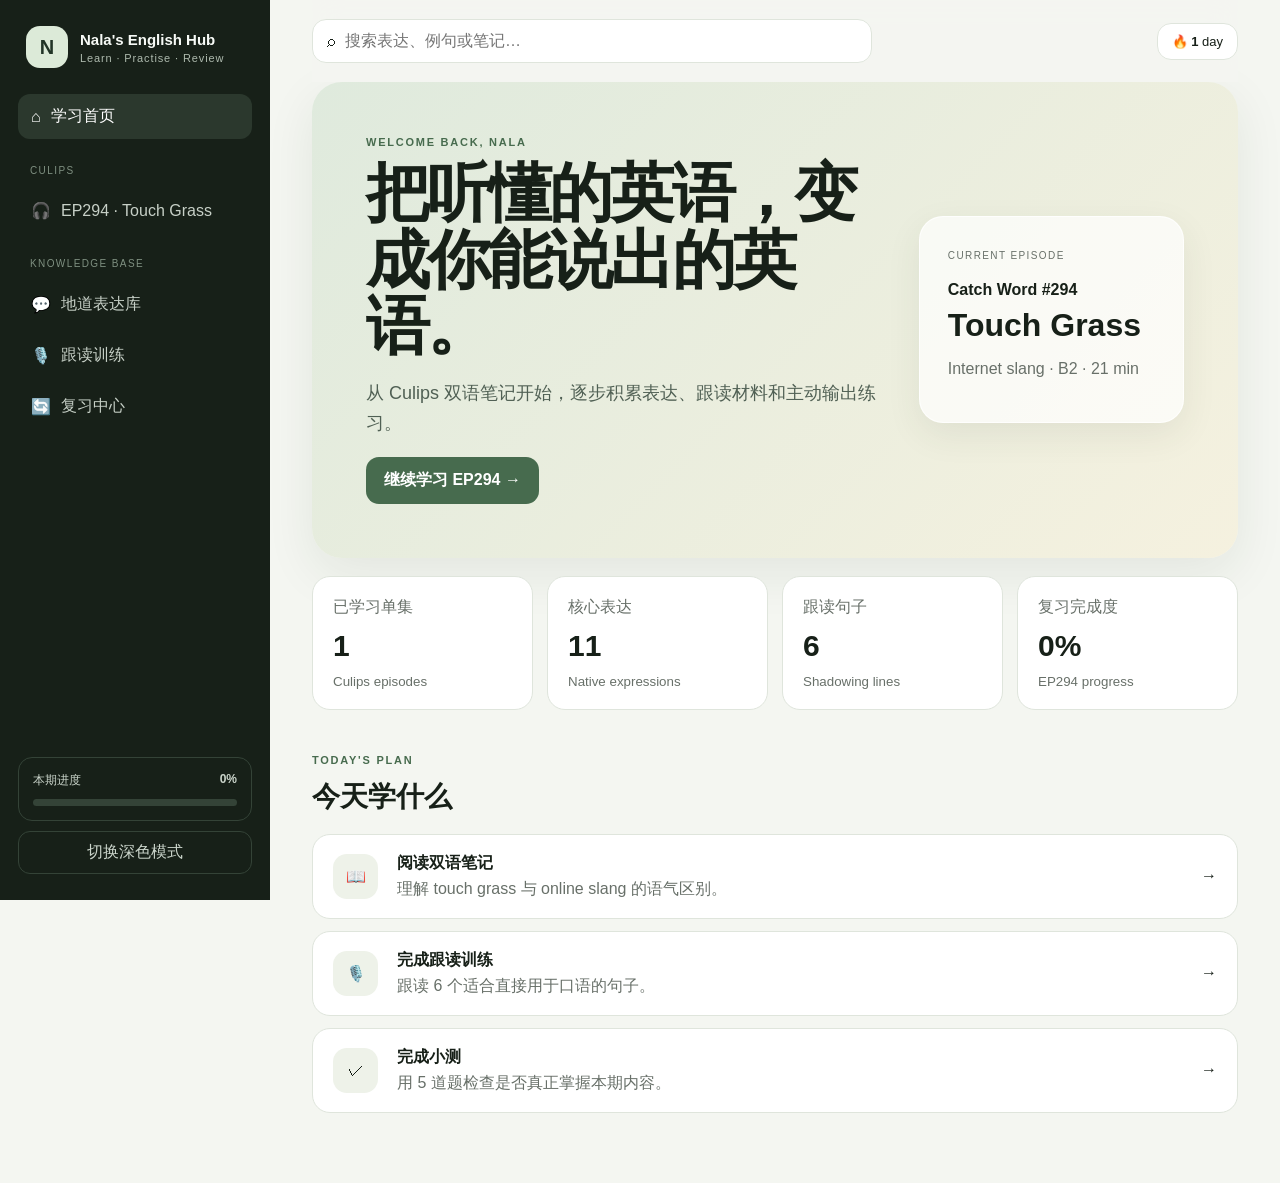
==== index.html @ 91add996 "Add files via upload" ====
<!doctype html>
<html lang="zh-CN">
<head>
  <meta charset="utf-8" />
  <meta name="viewport" content="width=device-width, initial-scale=1" />
  <meta name="description" content="Nala's English Learning Hub — Culips learning notes, vocabulary, shadowing and review." />
  <title>Nala's English Learning Hub</title>
  <link rel="stylesheet" href="styles.css" />
</head>
<body>
  <div class="app-shell">
    <aside class="sidebar" id="sidebar">
      <div class="brand">
        <div class="brand-mark">N</div>
        <div>
          <strong>Nala's English Hub</strong>
          <span>Learn · Practise · Review</span>
        </div>
      </div>

      <nav class="nav">
        <button class="nav-item active" data-page="home"><span>⌂</span>学习首页</button>
        <div class="nav-label">CULIPS</div>
        <button class="nav-item" data-page="ep294"><span>🎧</span>EP294 · Touch Grass</button>
        <div class="nav-label">KNOWLEDGE BASE</div>
        <button class="nav-item" data-page="expressions"><span>💬</span>地道表达库</button>
        <button class="nav-item" data-page="shadowing"><span>🎙️</span>跟读训练</button>
        <button class="nav-item" data-page="review"><span>🔄</span>复习中心</button>
      </nav>

      <div class="sidebar-footer">
        <div class="mini-progress">
          <div class="mini-progress-top"><span>本期进度</span><strong id="sideProgressText">0%</strong></div>
          <div class="progress-track"><div class="progress-bar" id="sideProgressBar"></div></div>
        </div>
        <button class="ghost-button" id="themeToggle">切换深色模式</button>
      </div>
    </aside>

    <main class="main">
      <header class="topbar">
        <button class="menu-button" id="menuButton" aria-label="打开菜单">☰</button>
        <div class="search-wrap">
          <span>⌕</span>
          <input id="globalSearch" type="search" placeholder="搜索表达、例句或笔记…" />
        </div>
        <div class="streak">🔥 <strong id="streakCount">1</strong> day</div>
      </header>

      <section class="page active" id="home">
        <div class="hero">
          <div>
            <p class="eyebrow">WELCOME BACK, NALA</p>
            <h1>把听懂的英语，变成你能说出的英语。</h1>
            <p class="hero-copy">从 Culips 双语笔记开始，逐步积累表达、跟读材料和主动输出练习。</p>
            <button class="primary-button" data-go="ep294">继续学习 EP294 →</button>
          </div>
          <div class="hero-card">
            <span class="hero-card-label">CURRENT EPISODE</span>
            <strong>Catch Word #294</strong>
            <h2>Touch Grass</h2>
            <p>Internet slang · B2 · 21 min</p>
          </div>
        </div>

        <div class="stats-grid">
          <article class="stat-card"><span>已学习单集</span><strong>1</strong><small>Culips episodes</small></article>
          <article class="stat-card"><span>核心表达</span><strong>11</strong><small>Native expressions</small></article>
          <article class="stat-card"><span>跟读句子</span><strong>6</strong><small>Shadowing lines</small></article>
          <article class="stat-card"><span>复习完成度</span><strong id="homeProgress">0%</strong><small>EP294 progress</small></article>
        </div>

        <div class="section-heading">
          <div><p class="eyebrow">TODAY'S PLAN</p><h2>今天学什么</h2></div>
        </div>
        <div class="task-grid">
          <button class="task-card" data-go="ep294">
            <span class="task-icon">📖</span>
            <div><strong>阅读双语笔记</strong><p>理解 touch grass 与 online slang 的语气区别。</p></div>
            <span>→</span>
          </button>
          <button class="task-card" data-go="shadowing">
            <span class="task-icon">🎙️</span>
            <div><strong>完成跟读训练</strong><p>跟读 6 个适合直接用于口语的句子。</p></div>
            <span>→</span>
          </button>
          <button class="task-card" data-go="review">
            <span class="task-icon">✓</span>
            <div><strong>完成小测</strong><p>用 5 道题检查是否真正掌握本期内容。</p></div>
            <span>→</span>
          </button>
        </div>
      </section>

      <section class="page" id="ep294">
        <div class="episode-header">
          <div>
            <p class="eyebrow">CULIPS · CATCH WORD #294</p>
            <h1>Touch Grass</h1>
            <p>如何用英语谈论“泡在网上”“与现实脱节”，以及这些表达在真实交流中的语气差异。</p>
          </div>
          <button class="complete-button" id="markEpisode">标记本期已学完</button>
        </div>

        <div class="toc">
          <button data-anchor="summary">内容摘要</button>
          <button data-anchor="touch-grass">Touch grass</button>
          <button data-anchor="online">Online expressions</button>
          <button data-anchor="vocab">重点表达</button>
          <button data-anchor="output">输出练习</button>
        </div>

        <article class="lesson-card" id="summary">
          <p class="eyebrow">EPISODE SUMMARY</p>
          <h2>本期内容摘要</h2>
          <div class="bilingual-grid">
            <div>
              <h3>English</h3>
              <p>This episode introduces two modern internet expressions: <strong>touch grass</strong> and <strong>chronically/terminally online</strong>. The hosts explain that “touch grass” is a dismissive way to tell someone to log off, reconnect with reality, and spend time with real people. “Chronically online” and “terminally online” describe people who spend too much time online, with “terminally” sounding more exaggerated and humorous.</p>
            </div>
            <div>
              <h3>中文</h3>
              <p>本期介绍了两个现代网络表达：<strong>touch grass</strong> 以及 <strong>chronically/terminally online</strong>。节目说明，touch grass 常用于让某人停止沉迷网络、重新接触现实生活和真实的人；而 chronically online 与 terminally online 都用于形容一个人长期泡在网上，其中 terminally 的夸张和调侃意味更强。</p>
            </div>
          </div>
          <label class="check-row"><input type="checkbox" class="progress-check" data-key="summary"> 我已经读完并理解本期摘要</label>
        </article>

        <article class="lesson-card" id="touch-grass">
          <p class="eyebrow">KEY EXPRESSION 01</p>
          <div class="expression-title">
            <div><h2>touch grass</h2><span class="tone-tag rude">语气较强</span></div>
            <button class="speak-button" data-speak="Go touch grass.">🔊</button>
          </div>
          <p class="definition">To tell someone that they spend too much time online and need to reconnect with real life.</p>
          <div class="meaning-box">
            <strong>自然中文</strong>
            <p>少上点网，回归现实吧；出去接触一下真实世界；别再沉迷网络了。</p>
          </div>
          <h3>核心语感</h3>
          <p>它并不是字面上的“去摸草”，而是一种带有批评、否定或嘲讽意味的网络表达。通常用于一个人过度沉迷网络争论、明星八卦、阴谋论或某个小众网络圈子，以至于对现实产生扭曲认识的情况。</p>
          <div class="warning">
            <strong>使用提醒</strong>
            <p>直接对别人说 <em>Go touch grass</em> 往往显得不耐烦、轻蔑或冒犯。它更常见于网络争论、熟人之间的玩笑，或第三人称吐槽。</p>
          </div>
          <div class="example">
            <span>Podcast example</span>
            <blockquote>John’s a nice guy, but he really needs to touch grass and stop believing in these crazy ideas.</blockquote>
            <p>John 人不错，但他真的应该少泡在网上，别再相信这些疯狂的想法了。</p>
          </div>
          <div class="example">
            <span>Natural example</span>
            <blockquote>You’ve been arguing on Reddit for six hours. Go touch grass.</blockquote>
            <p>你已经在 Reddit 上吵了六个小时了。出去走走、回归现实吧。</p>
          </div>
          <label class="check-row"><input type="checkbox" class="progress-check" data-key="touchgrass"> 我能理解 touch grass 的含义和语气</label>
        </article>

        <article class="lesson-card" id="online">
          <p class="eyebrow">KEY EXPRESSIONS 02–03</p>
          <h2>chronically online vs. terminally online</h2>
          <div class="compare-grid">
            <div class="compare-card">
              <div class="expression-title"><h3>chronically online</h3><button class="speak-button" data-speak="I'm chronically online.">🔊</button></div>
              <p><strong>含义：</strong>长期花很多时间上网，已经形成持续性的习惯。</p>
              <p><strong>语气：</strong>轻度批评，也常用于自嘲。</p>
              <blockquote>I’m chronically online. I check my phone the moment I wake up.</blockquote>
              <p>我真是长期泡在网上，一醒来就看手机。</p>
            </div>
            <div class="compare-card">
              <div class="expression-title"><h3>terminally online</h3><button class="speak-button" data-speak="Everyone is terminally online these days.">🔊</button></div>
              <p><strong>含义：</strong>严重沉迷网络，夸张地形容“上网成瘾到没救”。</p>
              <p><strong>语气：</strong>比 chronically online 更强、更戏谑。</p>
              <blockquote>Everyone’s so terminally online these days.</blockquote>
              <p>现在大家都像是严重沉迷网络一样。</p>
            </div>
          </div>
          <div class="nuance-table">
            <div class="row header"><span>表达</span><span>重点</span><span>常见语气</span></div>
            <div class="row"><span>chronically online</span><span>长期上网过多</span><span>轻微批评／自嘲</span></div>
            <div class="row"><span>terminally online</span><span>夸张强调沉迷</span><span>戏谑／夸张</span></div>
            <div class="row"><span>touch grass</span><span>已经需要回归现实</span><span>强烈／轻蔑／不耐烦</span></div>
          </div>
          <label class="check-row"><input type="checkbox" class="progress-check" data-key="online"> 我能区分这三个表达的语气</label>
        </article>

        <article class="lesson-card" id="vocab">
          <p class="eyebrow">VOCABULARY & CHUNKS</p>
          <h2>本期重点表达</h2>
          <div class="vocab-list">
            <details open>
              <summary><strong>be cooped up inside</strong><span>一直闷在屋里</span></summary>
              <p>She had been cooped up inside all weekend, staring at her laptop.</p>
            </details>
            <details>
              <summary><strong>get too deep into something</strong><span>过度沉迷于某事</span></summary>
              <p>He got too deep into online conspiracy theories.</p>
            </details>
            <details>
              <summary><strong>be wrapped up in</strong><span>全神贯注于／沉浸在</span></summary>
              <p>She is so wrapped up in celebrity drama that she talks about nothing else.</p>
            </details>
            <details>
              <summary><strong>lose touch with reality</strong><span>与现实脱节</span></summary>
              <p>Spending too much time in an online echo chamber can make people lose touch with reality.</p>
            </details>
            <details>
              <summary><strong>a weird corner of the internet</strong><span>互联网某个奇怪的小圈子</span></summary>
              <p>He found the theory in a weird corner of the internet.</p>
            </details>
            <details>
              <summary><strong>get the last word</strong><span>在争论中说最后一句／占据口头上风</span></summary>
              <p>He replied “touch grass” just to get the last word.</p>
            </details>
            <details>
              <summary><strong>one-liner</strong><span>简短有力的一句话</span></summary>
              <p>“Go touch grass” works as a dismissive one-liner online.</p>
            </details>
            <details>
              <summary><strong>doomscroll</strong><span>不停刷负面消息</span></summary>
              <p>I meant to read a book, but I doomscrolled for an hour instead.</p>
            </details>
            <details>
              <summary><strong>That doesn’t shock me one bit.</strong><span>我一点也不意外</span></summary>
              <p>A natural fixed chunk used when something is completely unsurprising.</p>
            </details>
          </div>
          <label class="check-row"><input type="checkbox" class="progress-check" data-key="vocab"> 我已经浏览并朗读重点表达</label>
        </article>

        <article class="lesson-card" id="output">
          <p class="eyebrow">ACTIVE OUTPUT</p>
          <h2>把输入变成输出</h2>
          <div class="prompt-card">
            <h3>Speaking question</h3>
            <p>Do you think people are becoming too chronically online? Why or why not?</p>
            <button class="reveal-button" data-reveal="answerModel">查看参考回答</button>
            <div class="hidden-answer" id="answerModel">
              <p>I think many people are becoming chronically online because our phones are always within reach. Even when we are not actively scrolling, notifications constantly pull our attention back online. I sometimes catch myself doomscrolling before bed, so I’m trying to replace that habit with reading. I don’t think everyone needs to “touch grass,” but most of us could benefit from spending more time away from screens.</p>
            </div>
          </div>
          <div class="writing-area">
            <label for="personalAnswer">写下你的回答（会自动保存在当前浏览器）</label>
            <textarea id="personalAnswer" placeholder="Personally, I think…"></textarea>
          </div>
          <label class="check-row"><input type="checkbox" class="progress-check" data-key="output"> 我已经完成一次口语或写作输出</label>
        </article>
      </section>

      <section class="page" id="expressions">
        <div class="page-header">
          <p class="eyebrow">KNOWLEDGE BASE</p>
          <h1>地道表达库</h1>
          <p>所有从 Culips 中提取的可复用表达，今后会持续累积到这里。</p>
        </div>
        <div class="filter-row">
          <button class="chip active" data-filter="all">全部</button>
          <button class="chip" data-filter="internet">网络生活</button>
          <button class="chip" data-filter="conversation">日常交流</button>
        </div>
        <div class="expression-grid" id="expressionGrid">
          <article class="expression-card" data-category="internet"><span>网络俚语</span><h3>touch grass</h3><p>少上网，回归现实。</p><small>EP294</small></article>
          <article class="expression-card" data-category="internet"><span>网络生活</span><h3>chronically online</h3><p>长期花太多时间上网。</p><small>EP294</small></article>
          <article class="expression-card" data-category="internet"><span>网络生活</span><h3>terminally online</h3><p>夸张地形容严重沉迷网络。</p><small>EP294</small></article>
          <article class="expression-card" data-category="internet"><span>网络生活</span><h3>doomscroll</h3><p>不停地刷负面新闻或内容。</p><small>EP294</small></article>
          <article class="expression-card" data-category="conversation"><span>日常表达</span><h3>That doesn’t shock me one bit.</h3><p>我一点也不意外。</p><small>EP294</small></article>
          <article class="expression-card" data-category="conversation"><span>争论表达</span><h3>get the last word</h3><p>在争论中说最后一句，占据口头上风。</p><small>EP294</small></article>
        </div>
      </section>

      <section class="page" id="shadowing">
        <div class="page-header">
          <p class="eyebrow">SPEAKING LAB</p>
          <h1>跟读训练</h1>
          <p>先听，再模仿节奏和重音，最后脱稿复述。</p>
        </div>
        <div class="shadow-list">
          <article class="shadow-card"><span>01</span><div><p>John really needs to touch grass.</p><small>John 真的需要少上网、回归现实。</small></div><button class="speak-button" data-speak="John really needs to touch grass.">🔊</button></article>
          <article class="shadow-card"><span>02</span><div><p>Everyone is terminally online these days.</p><small>现在大家都像是严重沉迷网络一样。</small></div><button class="speak-button" data-speak="Everyone is terminally online these days.">🔊</button></article>
          <article class="shadow-card"><span>03</span><div><p>That doesn’t shock me one bit.</p><small>我一点也不意外。</small></div><button class="speak-button" data-speak="That doesn't shock me one bit.">🔊</button></article>
          <article class="shadow-card"><span>04</span><div><p>He’s completely lost touch with reality.</p><small>他已经完全与现实脱节了。</small></div><button class="speak-button" data-speak="He's completely lost touch with reality.">🔊</button></article>
          <article class="shadow-card"><span>05</span><div><p>I meant to read, but I doomscrolled instead.</p><small>我本来想读书，结果却一直刷负面消息。</small></div><button class="speak-button" data-speak="I meant to read, but I doomscrolled instead.">🔊</button></article>
          <article class="shadow-card"><span>06</span><div><p>She’s too wrapped up in online drama.</p><small>她太沉迷网络八卦了。</small></div><button class="speak-button" data-speak="She's too wrapped up in online drama.">🔊</button></article>
        </div>
        <label class="check-row standalone"><input type="checkbox" class="progress-check" data-key="shadowing"> 我已经完成本期跟读训练</label>
      </section>

      <section class="page" id="review">
        <div class="page-header">
          <p class="eyebrow">REVIEW SYSTEM</p>
          <h1>EP294 小测</h1>
          <p>完成后点击提交，网站会自动计算得分。</p>
        </div>
        <form class="quiz" id="quizForm">
          <fieldset><legend>1. “Touch grass” 最接近哪一个意思？</legend>
            <label><input type="radio" name="q1" value="a"> 去公园观察植物</label>
            <label><input type="radio" name="q1" value="b"> 停止沉迷网络，重新接触现实</label>
            <label><input type="radio" name="q1" value="c"> 开始户外健身</label>
          </fieldset>
          <fieldset><legend>2. 哪个表达最适合轻松地自嘲自己总在上网？</legend>
            <label><input type="radio" name="q2" value="a"> I’m chronically online.</label>
            <label><input type="radio" name="q2" value="b"> Go touch grass.</label>
            <label><input type="radio" name="q2" value="c"> I’m touching grass.</label>
          </fieldset>
          <fieldset><legend>3. “terminally online” 与 “chronically online” 相比，通常：</legend>
            <label><input type="radio" name="q3" value="a"> 更正式、更中性</label>
            <label><input type="radio" name="q3" value="b"> 更夸张、更有戏谑感</label>
            <label><input type="radio" name="q3" value="c"> 只用于医学场合</label>
          </fieldset>
          <fieldset><legend>4. “doomscroll” 的意思是：</legend>
            <label><input type="radio" name="q4" value="a"> 不停刷负面信息</label>
            <label><input type="radio" name="q4" value="b"> 快速浏览工作邮件</label>
            <label><input type="radio" name="q4" value="c"> 在线阅读小说</label>
          </fieldset>
          <fieldset><legend>5. “That doesn’t shock me one bit.” 表示：</legend>
            <label><input type="radio" name="q5" value="a"> 我非常震惊</label>
            <label><input type="radio" name="q5" value="b"> 我有一点不安</label>
            <label><input type="radio" name="q5" value="c"> 我一点也不意外</label>
          </fieldset>
          <button class="primary-button" type="submit">提交答案</button>
          <div class="quiz-result" id="quizResult"></div>
        </form>
      </section>

      <div class="search-panel" id="searchPanel"></div>
    </main>
  </div>
  <script src="app.js"></script>
</body>
</html>
---- styles.css ----
:root{
  --bg:#f4f6f1;--panel:#ffffff;--panel-soft:#eef2e9;--text:#172018;--muted:#687069;
  --line:#dfe5dc;--accent:#476b4e;--accent-2:#dbe8d8;--shadow:0 16px 50px rgba(27,45,30,.08);
  --danger:#8a4a43;
}
*{box-sizing:border-box}html{scroll-behavior:smooth}body{margin:0;font-family:-apple-system,BlinkMacSystemFont,"Segoe UI","PingFang SC","Hiragino Sans GB","Microsoft YaHei",sans-serif;background:var(--bg);color:var(--text)}
button,input,textarea{font:inherit}.app-shell{min-height:100vh}.sidebar{position:fixed;inset:0 auto 0 0;width:270px;padding:26px 18px;background:#172018;color:#f7faf6;display:flex;flex-direction:column;z-index:20}
.brand{display:flex;align-items:center;gap:12px;padding:0 8px 26px}.brand-mark{width:42px;height:42px;border-radius:14px;background:#dcead8;color:#213426;display:grid;place-items:center;font-weight:800;font-size:20px}.brand strong{display:block;font-size:15px}.brand span{display:block;margin-top:4px;font-size:11px;color:#aebaae;letter-spacing:.08em}
.nav{display:flex;flex-direction:column;gap:6px}.nav-label{padding:20px 12px 7px;color:#7f9081;font-size:10px;letter-spacing:.14em}.nav-item{border:0;background:transparent;color:#c7d0c7;text-align:left;padding:12px 13px;border-radius:12px;cursor:pointer;display:flex;gap:10px;align-items:center}.nav-item:hover,.nav-item.active{background:#2b382d;color:#fff}.sidebar-footer{margin-top:auto}.mini-progress{padding:14px;border:1px solid #344337;border-radius:14px}.mini-progress-top{display:flex;justify-content:space-between;font-size:12px;color:#cbd5cb}.progress-track{height:7px;background:#344337;border-radius:999px;margin-top:10px;overflow:hidden}.progress-bar{height:100%;width:0;background:#c6dfc1;transition:.3s}.ghost-button{width:100%;margin-top:10px;border:1px solid #344337;background:transparent;color:#cbd5cb;border-radius:12px;padding:10px;cursor:pointer}
.main{margin-left:270px;min-height:100vh;padding:0 42px 70px}.topbar{height:82px;display:flex;align-items:center;gap:16px;position:sticky;top:0;background:rgba(244,246,241,.9);backdrop-filter:blur(14px);z-index:10}.menu-button{display:none;border:0;background:var(--panel);border-radius:10px;padding:9px 12px}.search-wrap{max-width:560px;flex:1;background:var(--panel);border:1px solid var(--line);border-radius:14px;padding:0 14px;display:flex;align-items:center;gap:10px}.search-wrap input{width:100%;border:0;outline:0;background:transparent;padding:12px 0;color:var(--text)}.streak{margin-left:auto;background:var(--panel);border:1px solid var(--line);border-radius:14px;padding:10px 14px;font-size:13px}.page{display:none;max-width:1180px;margin:0 auto}.page.active{display:block}.hero{min-height:390px;border-radius:30px;background:linear-gradient(135deg,#dfeadd,#f5f1df);padding:54px;display:grid;grid-template-columns:1.45fr .75fr;gap:40px;align-items:center;box-shadow:var(--shadow)}.eyebrow{font-size:11px;letter-spacing:.16em;color:var(--accent);font-weight:800;margin:0 0 12px}.hero h1,.page-header h1,.episode-header h1{font-size:clamp(34px,5vw,64px);line-height:1.04;margin:0;letter-spacing:-.045em}.hero-copy{font-size:18px;line-height:1.7;color:#506054;max-width:670px}.primary-button,.complete-button{border:0;border-radius:13px;padding:13px 18px;background:var(--accent);color:#fff;font-weight:700;cursor:pointer}.hero-card{background:rgba(255,255,255,.7);border:1px solid rgba(255,255,255,.8);padding:28px;border-radius:24px;box-shadow:0 12px 35px rgba(50,70,48,.08)}.hero-card-label{font-size:10px;letter-spacing:.14em;color:var(--muted)}.hero-card strong{display:block;margin-top:18px}.hero-card h2{font-size:32px;margin:8px 0}.hero-card p{color:var(--muted)}
.stats-grid{display:grid;grid-template-columns:repeat(4,1fr);gap:14px;margin:18px 0 44px}.stat-card{background:var(--panel);border:1px solid var(--line);border-radius:18px;padding:20px}.stat-card span,.stat-card small{display:block;color:var(--muted)}.stat-card strong{display:block;font-size:30px;margin:11px 0}.section-heading h2{font-size:28px;margin:0 0 18px}.task-grid{display:grid;gap:12px}.task-card{width:100%;text-align:left;background:var(--panel);border:1px solid var(--line);border-radius:18px;padding:18px 20px;display:grid;grid-template-columns:48px 1fr auto;align-items:center;gap:16px;cursor:pointer;color:var(--text)}.task-card:hover{transform:translateY(-2px);box-shadow:var(--shadow)}.task-icon{width:45px;height:45px;border-radius:14px;background:var(--panel-soft);display:grid;place-items:center}.task-card p{margin:5px 0 0;color:var(--muted)}
.page-header,.episode-header{padding:36px 0 24px}.page-header p:last-child,.episode-header>div>p:last-child{color:var(--muted);font-size:17px;line-height:1.7;max-width:760px}.episode-header{display:flex;justify-content:space-between;align-items:flex-end;gap:20px}.toc{display:flex;gap:8px;flex-wrap:wrap;position:sticky;top:82px;background:var(--bg);padding:12px 0;z-index:8}.toc button,.chip{border:1px solid var(--line);background:var(--panel);color:var(--text);padding:9px 13px;border-radius:999px;cursor:pointer}.lesson-card{background:var(--panel);border:1px solid var(--line);border-radius:24px;padding:32px;margin:16px 0;box-shadow:0 8px 30px rgba(30,45,32,.035)}.lesson-card h2{font-size:30px;margin:0 0 18px}.lesson-card h3{margin-top:26px}.lesson-card p{line-height:1.8}.bilingual-grid,.compare-grid{display:grid;grid-template-columns:1fr 1fr;gap:18px}.bilingual-grid>div,.compare-card,.meaning-box,.warning,.prompt-card{background:var(--panel-soft);border-radius:18px;padding:20px}.expression-title{display:flex;align-items:center;justify-content:space-between;gap:12px}.expression-title>div{display:flex;align-items:center;gap:12px}.expression-title h2,.expression-title h3{margin:0}.tone-tag{font-size:11px;padding:5px 8px;border-radius:999px;background:#eee}.tone-tag.rude{background:#f3e3df;color:var(--danger)}.speak-button{border:1px solid var(--line);background:var(--panel);border-radius:10px;padding:8px 10px;cursor:pointer}.definition{font-size:20px;color:#3e4a40}.warning{border-left:4px solid #b87567;background:#f6ece9}.example{border-top:1px solid var(--line);padding-top:18px;margin-top:20px}.example span{font-size:11px;text-transform:uppercase;color:var(--accent);font-weight:800;letter-spacing:.12em}blockquote{margin:12px 0;padding-left:16px;border-left:3px solid var(--accent);font-size:18px;line-height:1.65}.check-row{display:flex;gap:10px;align-items:center;margin-top:22px;padding-top:20px;border-top:1px solid var(--line);color:var(--muted)}.check-row input{width:18px;height:18px}.check-row.standalone{background:var(--panel);border:1px solid var(--line);border-radius:18px;padding:18px}.nuance-table{margin-top:20px;border:1px solid var(--line);border-radius:16px;overflow:hidden}.nuance-table .row{display:grid;grid-template-columns:1.2fr 1.2fr 1fr;padding:13px 16px;border-top:1px solid var(--line)}.nuance-table .row:first-child{border-top:0}.nuance-table .header{font-weight:800;background:var(--panel-soft)}.vocab-list details{border-top:1px solid var(--line);padding:14px 0}.vocab-list details:first-child{border-top:0}.vocab-list summary{cursor:pointer;display:flex;justify-content:space-between;gap:12px}.vocab-list summary span{color:var(--muted)}.hidden-answer{display:none;margin-top:14px;border-top:1px solid var(--line);padding-top:12px}.hidden-answer.show{display:block}.reveal-button{border:1px solid var(--line);background:var(--panel);padding:9px 12px;border-radius:10px;cursor:pointer}.writing-area{margin-top:20px}.writing-area label{font-weight:700;display:block;margin-bottom:10px}.writing-area textarea{width:100%;min-height:150px;border:1px solid var(--line);border-radius:14px;padding:14px;background:var(--bg);color:var(--text);resize:vertical}
.filter-row{display:flex;gap:8px;margin-bottom:18px}.chip.active{background:var(--accent);color:#fff;border-color:var(--accent)}.expression-grid{display:grid;grid-template-columns:repeat(3,1fr);gap:14px}.expression-card{background:var(--panel);border:1px solid var(--line);border-radius:18px;padding:20px}.expression-card>span{font-size:10px;color:var(--accent);font-weight:800;letter-spacing:.12em}.expression-card h3{font-size:21px;margin:14px 0 8px}.expression-card p{color:var(--muted);line-height:1.6}.expression-card small{color:var(--muted)}.shadow-list{display:grid;gap:12px}.shadow-card{background:var(--panel);border:1px solid var(--line);border-radius:18px;padding:18px;display:grid;grid-template-columns:44px 1fr auto;gap:14px;align-items:center}.shadow-card>span{width:40px;height:40px;border-radius:13px;background:var(--panel-soft);display:grid;place-items:center;font-weight:800;color:var(--accent)}.shadow-card p{margin:0;font-size:18px}.shadow-card small{display:block;color:var(--muted);margin-top:5px}.quiz{display:grid;gap:14px}.quiz fieldset{border:1px solid var(--line);border-radius:18px;background:var(--panel);padding:20px}.quiz legend{font-weight:800;padding:0 8px}.quiz label{display:block;padding:9px 0;color:var(--muted)}.quiz-result{font-size:20px;font-weight:800;padding:18px 0}.search-panel{display:none;position:fixed;top:72px;left:calc(270px + 42px);right:42px;max-width:720px;background:var(--panel);border:1px solid var(--line);box-shadow:var(--shadow);border-radius:18px;padding:12px;z-index:30}.search-panel.show{display:block}.search-result{padding:12px;border-radius:12px;cursor:pointer}.search-result:hover{background:var(--panel-soft)}.search-result strong{display:block}.search-result small{color:var(--muted)}
body.dark{--bg:#111612;--panel:#192019;--panel-soft:#222b23;--text:#edf4ed;--muted:#a9b3aa;--line:#303b31;--accent:#9bc09f;--accent-2:#2b3b2d;--shadow:0 16px 50px rgba(0,0,0,.25)}body.dark .topbar{background:rgba(17,22,18,.9)}body.dark .hero{background:linear-gradient(135deg,#203225,#3a3528)}
@media(max-width:900px){.sidebar{transform:translateX(-100%);transition:.25s}.sidebar.open{transform:translateX(0)}.main{margin-left:0;padding:0 18px 50px}.menu-button{display:block}.hero{grid-template-columns:1fr;padding:30px}.stats-grid{grid-template-columns:1fr 1fr}.bilingual-grid,.compare-grid,.expression-grid{grid-template-columns:1fr}.search-panel{left:18px;right:18px}.episode-header{align-items:flex-start;flex-direction:column}.toc{top:82px}.topbar{height:70px}.toc{top:70px}}
@media(max-width:560px){.stats-grid{grid-template-columns:1fr}.hero h1,.page-header h1,.episode-header h1{font-size:38px}.lesson-card{padding:22px}.nuance-table .row{grid-template-columns:1fr;gap:4px}.vocab-list summary{display:block}.vocab-list summary span{display:block;margin-top:4px}.streak{display:none}}
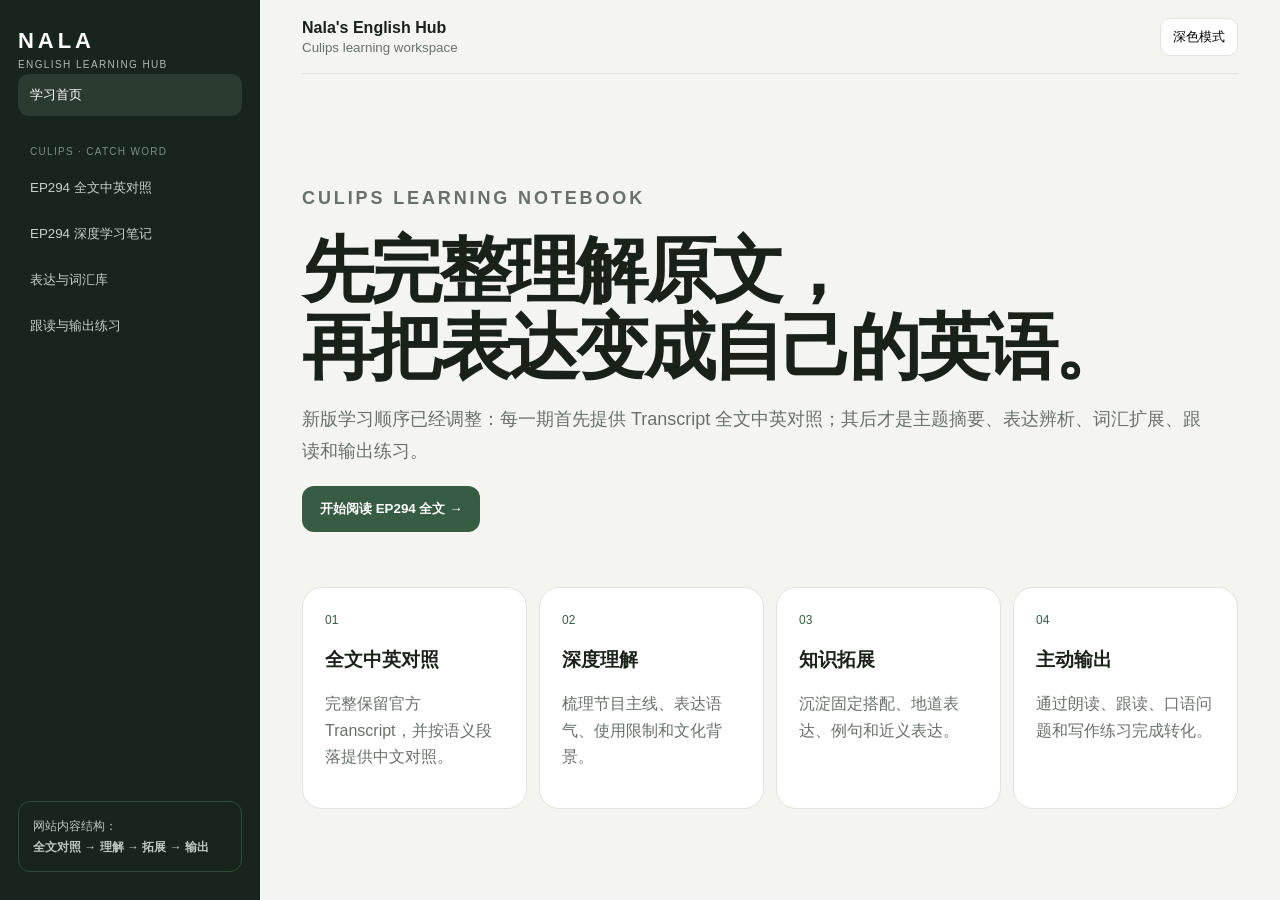
==== commit 337371e4: "Add files via upload" ====
--- a/index.html
+++ b/index.html
@@ -1,330 +1,373 @@
 <!doctype html>
 <html lang="zh-CN">
 <head>
-  <meta charset="utf-8" />
-  <meta name="viewport" content="width=device-width, initial-scale=1" />
-  <meta name="description" content="Nala's English Learning Hub — Culips learning notes, vocabulary, shadowing and review." />
-  <title>Nala's English Learning Hub</title>
-  <link rel="stylesheet" href="styles.css" />
+<meta charset="utf-8"><meta name="viewport" content="width=device-width,initial-scale=1">
+<title>Nala's English Learning Hub</title>
+<link rel="stylesheet" href="styles.css">
 </head>
 <body>
-  <div class="app-shell">
-    <aside class="sidebar" id="sidebar">
-      <div class="brand">
-        <div class="brand-mark">N</div>
-        <div>
-          <strong>Nala's English Hub</strong>
-          <span>Learn · Practise · Review</span>
-        </div>
-      </div>
-
-      <nav class="nav">
-        <button class="nav-item active" data-page="home"><span>⌂</span>学习首页</button>
-        <div class="nav-label">CULIPS</div>
-        <button class="nav-item" data-page="ep294"><span>🎧</span>EP294 · Touch Grass</button>
-        <div class="nav-label">KNOWLEDGE BASE</div>
-        <button class="nav-item" data-page="expressions"><span>💬</span>地道表达库</button>
-        <button class="nav-item" data-page="shadowing"><span>🎙️</span>跟读训练</button>
-        <button class="nav-item" data-page="review"><span>🔄</span>复习中心</button>
-      </nav>
-
-      <div class="sidebar-footer">
-        <div class="mini-progress">
-          <div class="mini-progress-top"><span>本期进度</span><strong id="sideProgressText">0%</strong></div>
-          <div class="progress-track"><div class="progress-bar" id="sideProgressBar"></div></div>
-        </div>
-        <button class="ghost-button" id="themeToggle">切换深色模式</button>
-      </div>
-    </aside>
-
-    <main class="main">
-      <header class="topbar">
-        <button class="menu-button" id="menuButton" aria-label="打开菜单">☰</button>
-        <div class="search-wrap">
-          <span>⌕</span>
-          <input id="globalSearch" type="search" placeholder="搜索表达、例句或笔记…" />
-        </div>
-        <div class="streak">🔥 <strong id="streakCount">1</strong> day</div>
-      </header>
-
-      <section class="page active" id="home">
-        <div class="hero">
-          <div>
-            <p class="eyebrow">WELCOME BACK, NALA</p>
-            <h1>把听懂的英语，变成你能说出的英语。</h1>
-            <p class="hero-copy">从 Culips 双语笔记开始，逐步积累表达、跟读材料和主动输出练习。</p>
-            <button class="primary-button" data-go="ep294">继续学习 EP294 →</button>
-          </div>
-          <div class="hero-card">
-            <span class="hero-card-label">CURRENT EPISODE</span>
-            <strong>Catch Word #294</strong>
-            <h2>Touch Grass</h2>
-            <p>Internet slang · B2 · 21 min</p>
-          </div>
-        </div>
-
-        <div class="stats-grid">
-          <article class="stat-card"><span>已学习单集</span><strong>1</strong><small>Culips episodes</small></article>
-          <article class="stat-card"><span>核心表达</span><strong>11</strong><small>Native expressions</small></article>
-          <article class="stat-card"><span>跟读句子</span><strong>6</strong><small>Shadowing lines</small></article>
-          <article class="stat-card"><span>复习完成度</span><strong id="homeProgress">0%</strong><small>EP294 progress</small></article>
-        </div>
-
-        <div class="section-heading">
-          <div><p class="eyebrow">TODAY'S PLAN</p><h2>今天学什么</h2></div>
-        </div>
-        <div class="task-grid">
-          <button class="task-card" data-go="ep294">
-            <span class="task-icon">📖</span>
-            <div><strong>阅读双语笔记</strong><p>理解 touch grass 与 online slang 的语气区别。</p></div>
-            <span>→</span>
-          </button>
-          <button class="task-card" data-go="shadowing">
-            <span class="task-icon">🎙️</span>
-            <div><strong>完成跟读训练</strong><p>跟读 6 个适合直接用于口语的句子。</p></div>
-            <span>→</span>
-          </button>
-          <button class="task-card" data-go="review">
-            <span class="task-icon">✓</span>
-            <div><strong>完成小测</strong><p>用 5 道题检查是否真正掌握本期内容。</p></div>
-            <span>→</span>
-          </button>
-        </div>
-      </section>
-
-      <section class="page" id="ep294">
-        <div class="episode-header">
-          <div>
-            <p class="eyebrow">CULIPS · CATCH WORD #294</p>
-            <h1>Touch Grass</h1>
-            <p>如何用英语谈论“泡在网上”“与现实脱节”，以及这些表达在真实交流中的语气差异。</p>
-          </div>
-          <button class="complete-button" id="markEpisode">标记本期已学完</button>
-        </div>
-
-        <div class="toc">
-          <button data-anchor="summary">内容摘要</button>
-          <button data-anchor="touch-grass">Touch grass</button>
-          <button data-anchor="online">Online expressions</button>
-          <button data-anchor="vocab">重点表达</button>
-          <button data-anchor="output">输出练习</button>
-        </div>
-
-        <article class="lesson-card" id="summary">
-          <p class="eyebrow">EPISODE SUMMARY</p>
-          <h2>本期内容摘要</h2>
-          <div class="bilingual-grid">
-            <div>
-              <h3>English</h3>
-              <p>This episode introduces two modern internet expressions: <strong>touch grass</strong> and <strong>chronically/terminally online</strong>. The hosts explain that “touch grass” is a dismissive way to tell someone to log off, reconnect with reality, and spend time with real people. “Chronically online” and “terminally online” describe people who spend too much time online, with “terminally” sounding more exaggerated and humorous.</p>
-            </div>
-            <div>
-              <h3>中文</h3>
-              <p>本期介绍了两个现代网络表达：<strong>touch grass</strong> 以及 <strong>chronically/terminally online</strong>。节目说明，touch grass 常用于让某人停止沉迷网络、重新接触现实生活和真实的人；而 chronically online 与 terminally online 都用于形容一个人长期泡在网上，其中 terminally 的夸张和调侃意味更强。</p>
-            </div>
-          </div>
-          <label class="check-row"><input type="checkbox" class="progress-check" data-key="summary"> 我已经读完并理解本期摘要</label>
-        </article>
-
-        <article class="lesson-card" id="touch-grass">
-          <p class="eyebrow">KEY EXPRESSION 01</p>
-          <div class="expression-title">
-            <div><h2>touch grass</h2><span class="tone-tag rude">语气较强</span></div>
-            <button class="speak-button" data-speak="Go touch grass.">🔊</button>
-          </div>
-          <p class="definition">To tell someone that they spend too much time online and need to reconnect with real life.</p>
-          <div class="meaning-box">
-            <strong>自然中文</strong>
-            <p>少上点网，回归现实吧；出去接触一下真实世界；别再沉迷网络了。</p>
-          </div>
-          <h3>核心语感</h3>
-          <p>它并不是字面上的“去摸草”，而是一种带有批评、否定或嘲讽意味的网络表达。通常用于一个人过度沉迷网络争论、明星八卦、阴谋论或某个小众网络圈子，以至于对现实产生扭曲认识的情况。</p>
-          <div class="warning">
-            <strong>使用提醒</strong>
-            <p>直接对别人说 <em>Go touch grass</em> 往往显得不耐烦、轻蔑或冒犯。它更常见于网络争论、熟人之间的玩笑，或第三人称吐槽。</p>
-          </div>
-          <div class="example">
-            <span>Podcast example</span>
-            <blockquote>John’s a nice guy, but he really needs to touch grass and stop believing in these crazy ideas.</blockquote>
-            <p>John 人不错，但他真的应该少泡在网上，别再相信这些疯狂的想法了。</p>
-          </div>
-          <div class="example">
-            <span>Natural example</span>
-            <blockquote>You’ve been arguing on Reddit for six hours. Go touch grass.</blockquote>
-            <p>你已经在 Reddit 上吵了六个小时了。出去走走、回归现实吧。</p>
-          </div>
-          <label class="check-row"><input type="checkbox" class="progress-check" data-key="touchgrass"> 我能理解 touch grass 的含义和语气</label>
-        </article>
-
-        <article class="lesson-card" id="online">
-          <p class="eyebrow">KEY EXPRESSIONS 02–03</p>
-          <h2>chronically online vs. terminally online</h2>
-          <div class="compare-grid">
-            <div class="compare-card">
-              <div class="expression-title"><h3>chronically online</h3><button class="speak-button" data-speak="I'm chronically online.">🔊</button></div>
-              <p><strong>含义：</strong>长期花很多时间上网，已经形成持续性的习惯。</p>
-              <p><strong>语气：</strong>轻度批评，也常用于自嘲。</p>
-              <blockquote>I’m chronically online. I check my phone the moment I wake up.</blockquote>
-              <p>我真是长期泡在网上，一醒来就看手机。</p>
-            </div>
-            <div class="compare-card">
-              <div class="expression-title"><h3>terminally online</h3><button class="speak-button" data-speak="Everyone is terminally online these days.">🔊</button></div>
-              <p><strong>含义：</strong>严重沉迷网络，夸张地形容“上网成瘾到没救”。</p>
-              <p><strong>语气：</strong>比 chronically online 更强、更戏谑。</p>
-              <blockquote>Everyone’s so terminally online these days.</blockquote>
-              <p>现在大家都像是严重沉迷网络一样。</p>
-            </div>
-          </div>
-          <div class="nuance-table">
-            <div class="row header"><span>表达</span><span>重点</span><span>常见语气</span></div>
-            <div class="row"><span>chronically online</span><span>长期上网过多</span><span>轻微批评／自嘲</span></div>
-            <div class="row"><span>terminally online</span><span>夸张强调沉迷</span><span>戏谑／夸张</span></div>
-            <div class="row"><span>touch grass</span><span>已经需要回归现实</span><span>强烈／轻蔑／不耐烦</span></div>
-          </div>
-          <label class="check-row"><input type="checkbox" class="progress-check" data-key="online"> 我能区分这三个表达的语气</label>
-        </article>
-
-        <article class="lesson-card" id="vocab">
-          <p class="eyebrow">VOCABULARY & CHUNKS</p>
-          <h2>本期重点表达</h2>
-          <div class="vocab-list">
-            <details open>
-              <summary><strong>be cooped up inside</strong><span>一直闷在屋里</span></summary>
-              <p>She had been cooped up inside all weekend, staring at her laptop.</p>
-            </details>
-            <details>
-              <summary><strong>get too deep into something</strong><span>过度沉迷于某事</span></summary>
-              <p>He got too deep into online conspiracy theories.</p>
-            </details>
-            <details>
-              <summary><strong>be wrapped up in</strong><span>全神贯注于／沉浸在</span></summary>
-              <p>She is so wrapped up in celebrity drama that she talks about nothing else.</p>
-            </details>
-            <details>
-              <summary><strong>lose touch with reality</strong><span>与现实脱节</span></summary>
-              <p>Spending too much time in an online echo chamber can make people lose touch with reality.</p>
-            </details>
-            <details>
-              <summary><strong>a weird corner of the internet</strong><span>互联网某个奇怪的小圈子</span></summary>
-              <p>He found the theory in a weird corner of the internet.</p>
-            </details>
-            <details>
-              <summary><strong>get the last word</strong><span>在争论中说最后一句／占据口头上风</span></summary>
-              <p>He replied “touch grass” just to get the last word.</p>
-            </details>
-            <details>
-              <summary><strong>one-liner</strong><span>简短有力的一句话</span></summary>
-              <p>“Go touch grass” works as a dismissive one-liner online.</p>
-            </details>
-            <details>
-              <summary><strong>doomscroll</strong><span>不停刷负面消息</span></summary>
-              <p>I meant to read a book, but I doomscrolled for an hour instead.</p>
-            </details>
-            <details>
-              <summary><strong>That doesn’t shock me one bit.</strong><span>我一点也不意外</span></summary>
-              <p>A natural fixed chunk used when something is completely unsurprising.</p>
-            </details>
-          </div>
-          <label class="check-row"><input type="checkbox" class="progress-check" data-key="vocab"> 我已经浏览并朗读重点表达</label>
-        </article>
-
-        <article class="lesson-card" id="output">
-          <p class="eyebrow">ACTIVE OUTPUT</p>
-          <h2>把输入变成输出</h2>
-          <div class="prompt-card">
-            <h3>Speaking question</h3>
-            <p>Do you think people are becoming too chronically online? Why or why not?</p>
-            <button class="reveal-button" data-reveal="answerModel">查看参考回答</button>
-            <div class="hidden-answer" id="answerModel">
-              <p>I think many people are becoming chronically online because our phones are always within reach. Even when we are not actively scrolling, notifications constantly pull our attention back online. I sometimes catch myself doomscrolling before bed, so I’m trying to replace that habit with reading. I don’t think everyone needs to “touch grass,” but most of us could benefit from spending more time away from screens.</p>
-            </div>
-          </div>
-          <div class="writing-area">
-            <label for="personalAnswer">写下你的回答（会自动保存在当前浏览器）</label>
-            <textarea id="personalAnswer" placeholder="Personally, I think…"></textarea>
-          </div>
-          <label class="check-row"><input type="checkbox" class="progress-check" data-key="output"> 我已经完成一次口语或写作输出</label>
-        </article>
-      </section>
-
-      <section class="page" id="expressions">
-        <div class="page-header">
-          <p class="eyebrow">KNOWLEDGE BASE</p>
-          <h1>地道表达库</h1>
-          <p>所有从 Culips 中提取的可复用表达，今后会持续累积到这里。</p>
-        </div>
-        <div class="filter-row">
-          <button class="chip active" data-filter="all">全部</button>
-          <button class="chip" data-filter="internet">网络生活</button>
-          <button class="chip" data-filter="conversation">日常交流</button>
-        </div>
-        <div class="expression-grid" id="expressionGrid">
-          <article class="expression-card" data-category="internet"><span>网络俚语</span><h3>touch grass</h3><p>少上网，回归现实。</p><small>EP294</small></article>
-          <article class="expression-card" data-category="internet"><span>网络生活</span><h3>chronically online</h3><p>长期花太多时间上网。</p><small>EP294</small></article>
-          <article class="expression-card" data-category="internet"><span>网络生活</span><h3>terminally online</h3><p>夸张地形容严重沉迷网络。</p><small>EP294</small></article>
-          <article class="expression-card" data-category="internet"><span>网络生活</span><h3>doomscroll</h3><p>不停地刷负面新闻或内容。</p><small>EP294</small></article>
-          <article class="expression-card" data-category="conversation"><span>日常表达</span><h3>That doesn’t shock me one bit.</h3><p>我一点也不意外。</p><small>EP294</small></article>
-          <article class="expression-card" data-category="conversation"><span>争论表达</span><h3>get the last word</h3><p>在争论中说最后一句，占据口头上风。</p><small>EP294</small></article>
-        </div>
-      </section>
-
-      <section class="page" id="shadowing">
-        <div class="page-header">
-          <p class="eyebrow">SPEAKING LAB</p>
-          <h1>跟读训练</h1>
-          <p>先听，再模仿节奏和重音，最后脱稿复述。</p>
-        </div>
-        <div class="shadow-list">
-          <article class="shadow-card"><span>01</span><div><p>John really needs to touch grass.</p><small>John 真的需要少上网、回归现实。</small></div><button class="speak-button" data-speak="John really needs to touch grass.">🔊</button></article>
-          <article class="shadow-card"><span>02</span><div><p>Everyone is terminally online these days.</p><small>现在大家都像是严重沉迷网络一样。</small></div><button class="speak-button" data-speak="Everyone is terminally online these days.">🔊</button></article>
-          <article class="shadow-card"><span>03</span><div><p>That doesn’t shock me one bit.</p><small>我一点也不意外。</small></div><button class="speak-button" data-speak="That doesn't shock me one bit.">🔊</button></article>
-          <article class="shadow-card"><span>04</span><div><p>He’s completely lost touch with reality.</p><small>他已经完全与现实脱节了。</small></div><button class="speak-button" data-speak="He's completely lost touch with reality.">🔊</button></article>
-          <article class="shadow-card"><span>05</span><div><p>I meant to read, but I doomscrolled instead.</p><small>我本来想读书，结果却一直刷负面消息。</small></div><button class="speak-button" data-speak="I meant to read, but I doomscrolled instead.">🔊</button></article>
-          <article class="shadow-card"><span>06</span><div><p>She’s too wrapped up in online drama.</p><small>她太沉迷网络八卦了。</small></div><button class="speak-button" data-speak="She's too wrapped up in online drama.">🔊</button></article>
-        </div>
-        <label class="check-row standalone"><input type="checkbox" class="progress-check" data-key="shadowing"> 我已经完成本期跟读训练</label>
-      </section>
-
-      <section class="page" id="review">
-        <div class="page-header">
-          <p class="eyebrow">REVIEW SYSTEM</p>
-          <h1>EP294 小测</h1>
-          <p>完成后点击提交，网站会自动计算得分。</p>
-        </div>
-        <form class="quiz" id="quizForm">
-          <fieldset><legend>1. “Touch grass” 最接近哪一个意思？</legend>
-            <label><input type="radio" name="q1" value="a"> 去公园观察植物</label>
-            <label><input type="radio" name="q1" value="b"> 停止沉迷网络，重新接触现实</label>
-            <label><input type="radio" name="q1" value="c"> 开始户外健身</label>
-          </fieldset>
-          <fieldset><legend>2. 哪个表达最适合轻松地自嘲自己总在上网？</legend>
-            <label><input type="radio" name="q2" value="a"> I’m chronically online.</label>
-            <label><input type="radio" name="q2" value="b"> Go touch grass.</label>
-            <label><input type="radio" name="q2" value="c"> I’m touching grass.</label>
-          </fieldset>
-          <fieldset><legend>3. “terminally online” 与 “chronically online” 相比，通常：</legend>
-            <label><input type="radio" name="q3" value="a"> 更正式、更中性</label>
-            <label><input type="radio" name="q3" value="b"> 更夸张、更有戏谑感</label>
-            <label><input type="radio" name="q3" value="c"> 只用于医学场合</label>
-          </fieldset>
-          <fieldset><legend>4. “doomscroll” 的意思是：</legend>
-            <label><input type="radio" name="q4" value="a"> 不停刷负面信息</label>
-            <label><input type="radio" name="q4" value="b"> 快速浏览工作邮件</label>
-            <label><input type="radio" name="q4" value="c"> 在线阅读小说</label>
-          </fieldset>
-          <fieldset><legend>5. “That doesn’t shock me one bit.” 表示：</legend>
-            <label><input type="radio" name="q5" value="a"> 我非常震惊</label>
-            <label><input type="radio" name="q5" value="b"> 我有一点不安</label>
-            <label><input type="radio" name="q5" value="c"> 我一点也不意外</label>
-          </fieldset>
-          <button class="primary-button" type="submit">提交答案</button>
-          <div class="quiz-result" id="quizResult"></div>
-        </form>
-      </section>
-
-      <div class="search-panel" id="searchPanel"></div>
-    </main>
-  </div>
-  <script src="app.js"></script>
-</body>
-</html>
+<aside>
+  <div class="brand"><b>NALA</b><span>ENGLISH LEARNING HUB</span></div>
+  <nav>
+    <button class="active" data-page="home">学习首页</button>
+    <div class="label">CULIPS · CATCH WORD</div>
+    <button data-page="transcript">EP294 全文中英对照</button>
+    <button data-page="notes">EP294 深度学习笔记</button>
+    <button data-page="expressions">表达与词汇库</button>
+    <button data-page="practice">跟读与输出练习</button>
+  </nav>
+  <div class="side-note">网站内容结构：<br><strong>全文对照 → 理解 → 拓展 → 输出</strong></div>
+</aside>
+
+<main>
+<header>
+  <button id="menu">☰</button>
+  <div><strong>Nala's English Hub</strong><small>Culips learning workspace</small></div>
+  <button id="theme">深色模式</button>
+</header>
+
+<section class="page active" id="home">
+  <div class="hero">
+    <p class="eyebrow">CULIPS LEARNING NOTEBOOK</p>
+    <h1>先完整理解原文，<br>再把表达变成自己的英语。</h1>
+    <p>新版学习顺序已经调整：每一期首先提供 Transcript 全文中英对照；其后才是主题摘要、表达辨析、词汇扩展、跟读和输出练习。</p>
+    <button class="primary" data-go="transcript">开始阅读 EP294 全文 →</button>
+  </div>
+  <div class="overview">
+    <article><span>01</span><h3>全文中英对照</h3><p>完整保留官方 Transcript，并按语义段落提供中文对照。</p></article>
+    <article><span>02</span><h3>深度理解</h3><p>梳理节目主线、表达语气、使用限制和文化背景。</p></article>
+    <article><span>03</span><h3>知识拓展</h3><p>沉淀固定搭配、地道表达、例句和近义表达。</p></article>
+    <article><span>04</span><h3>主动输出</h3><p>通过朗读、跟读、口语问题和写作练习完成转化。</p></article>
+  </div>
+</section>
+
+<section class="page" id="transcript">
+  <div class="page-title">
+    <p class="eyebrow">CATCH WORD #294 · 21:03</p>
+    <h1>Touch Grass</h1>
+    <p>全文按照节目时间顺序呈现。左侧为 Transcript 原文，右侧为中文对照。原文保留上传文件中的措辞和时间戳。</p>
+  </div>
+  <div class="toolbar">
+    <button class="view active" data-view="both">中英对照</button>
+    <button class="view" data-view="en">仅英文</button>
+    <button class="view" data-view="zh">仅中文</button>
+    <input id="findText" placeholder="在全文中搜索…">
+  </div>
+  <div id="transcriptContent">
+    <article class="transcript-block" id="part-1">
+      <div class="block-head">
+        <div><span class="part-no">PART 01</span><h2>节目开场与本期主题</h2></div>
+        <span class="time">00:00–02:28</span>
+      </div>
+      <div class="parallel">
+        <section class="lang english"><div class="lang-label">ENGLISH TRANSCRIPT</div><pre>[00:00 - 00:06] Hello and welcome to Catch Word, the QLips vocabulary series where we teach you idioms, slang,
+[00:06 - 00:13] expressions, phrase-overbes and more that will help you build your English vocabulary which will
+[00:13 - 00:19] improve your speaking and listening skills. Joining me today as my co-host is Indiana. Hey there,
+[00:19 - 00:26] Indiana, how are you? Hey, Andrew, I am doing well. How have you been? I&#x27;m doing well as well,
+[00:26 - 00:33] and Indiana, I think we have a couple of fun expressions today. I think maybe to an extent,
+[00:34 - 00:40] they are appropriate for us because I think sometimes you could use these expressions maybe to
+[00:40 - 00:48] talk about the kinds of lifestyles that we have, Indiana, and in fact, maybe you don&#x27;t realize it,
+[00:48 - 00:55] but you are the inspiration for this episode because you used one of these expressions in a recent
+[00:55 - 01:02] QLips episode and I noticed that and I thought, we got to expand on it and teach our listeners
+[01:02 - 01:07] this expression in more detail in Catch Word. And so that&#x27;s what we&#x27;re doing here today.
+[01:07 - 01:13] Guys, we&#x27;re going to teach you two expressions that are kind of new and kind of like hip, slangy
+[01:13 - 01:20] internet expressions that we use to talk about people who are always online and are always using
+[01:20 - 01:26] the internet and in fact, Indiana, I think it&#x27;s not just you and me. It&#x27;s like everybody these days,
+[01:26 - 01:32] we&#x27;re always connected, always online, always using apps and our phones and all of our devices.
+[01:32 - 01:38] So these are very appropriate expressions, I think, for today&#x27;s modern lifestyle. Guys, we&#x27;ll get
+[01:38 - 01:43] into our lesson here in a second and explain them and give you some examples of how to use these
+[01:43 - 01:49] two great expressions. But before we do, I want to let you know that there&#x27;s an interactive transcript
+[01:49 - 01:56] and a study guide that is available for this episode for all QLips members. Inside the study
+[01:56 - 02:03] guide, there will be detailed explanations and real world examples of how you can use all of the
+[02:03 - 02:10] interesting vocabulary that you hear me and Indiana use in this episode. There&#x27;s also a quiz
+[02:10 - 02:16] and more. So all QLips members can get the study guide and the interactive transcript. If you&#x27;re
+[02:16 - 02:21] not a QLips member yet, but you&#x27;d like to sign up, then just visit our website, QLips.com.
+[02:21 - 02:28] You can learn about all of the details and do that there. Okay, let&#x27;s get started with the lesson</pre></section>
+        <section class="lang chinese"><div class="lang-label">中文对照</div><p>大家好，欢迎收听 Catch Word。这个 Culips 词汇系列会教授习语、俚语、固定表达、短语动词等内容，帮助大家扩充英语词汇量，从而提升口语和听力能力。今天和 Andrew 一起主持节目的是 Indiana。两人互相问候后，Andrew 表示，本期要讲的两个表达既有趣，也很符合他们自己的生活方式。事实上，Indiana 还是这一期节目的灵感来源，因为她最近在另一集 Culips 节目中使用了其中一个表达，Andrew 注意到后，觉得应该在 Catch Word 里进行更详细的讲解。</p><p>本期将介绍两个比较新、很流行、带有网络俚语色彩的表达，用来谈论那些总是在线、一直使用互联网的人。Andrew 指出，这种状态并不只属于他和 Indiana，如今几乎每个人都一直保持连接，不断使用应用程序、手机和各种电子设备，所以这些表达非常符合现代生活。</p><p>正式开始讲解前，Andrew 介绍了本期配套的互动式逐字稿和学习指南。Culips 会员可以在学习指南中看到详细解释、真实语境中的例句、测验以及更多学习内容；尚未成为会员的听众可以前往 Culips 官网了解并注册。随后，Andrew 请 Indiana 介绍今天的两个核心表达。</p></section>
+      </div>
+    </article>
+    <article class="transcript-block" id="part-2">
+      <div class="block-head">
+        <div><span class="part-no">PART 02</span><h2>Touch grass 的基本含义</h2></div>
+        <span class="time">02:28–04:36</span>
+      </div>
+      <div class="parallel">
+        <section class="lang english"><div class="lang-label">ENGLISH TRANSCRIPT</div><pre>[02:28 - 02:33] today, Indiana. I&#x27;ll let you do the honors. What are the two key expressions that we&#x27;re going to
+[02:33 - 02:43] teach everyone today? Today we&#x27;re talking about the expression touch grass as an go-touch grass.
+[02:43 - 02:47] You may have seen this online a few times or maybe even heard it in real life.
+[02:47 - 02:56] And we are also talking about being terminally or chronically online. So just grabbing a person
+[02:56 - 03:05] as terminally or chronically online. Okay, very good. The first expression touch grass and the second
+[03:05 - 03:12] one chronically online or terminally online. I think we use them both and they both have the same
+[03:12 - 03:19] meaning. But let&#x27;s start with touch grass. So we know grass is like this plant that grows outside,
+[03:19 - 03:25] right? Maybe you&#x27;d see grass growing in a park or maybe you&#x27;d see grass growing in a field.
+[03:26 - 03:33] So just plant outside. Why would we tell someone to touch grass? When would we use this expression?
+[03:34 - 03:40] You might expect that this would be something like you should reconnect with nature or enjoy
+[03:40 - 03:46] some time outside, get some sun. But it&#x27;s really specifically to tell somebody that they have been
+[03:46 - 03:54] cooped up inside, staring at their phone or computer too long and getting way too deep into the
+[03:54 - 04:02] internet, getting too disconnected from reality and what really matters. So this is sort of like
+[04:02 - 04:09] almost an insult or a joke that you could say. You could tell somebody you need to go touch grass
+[04:09 - 04:15] or Samantha has been online way too much recently. She really needs to touch grass. It&#x27;s this
+[04:15 - 04:20] criticism that you would make saying that somebody needs to reconnect with reality. Like they&#x27;re
+[04:20 - 04:27] getting too deep into the weeds, perhaps in conspiracy theories or like celebrity drama on social
+[04:27 - 04:36] media and no longer in touch with what matters. Yeah, it reminds me of like when I look on Instagram</pre></section>
+        <section class="lang chinese"><div class="lang-label">中文对照</div><p>Indiana 说明，第一个表达是 touch grass，常见形式是 Go touch grass。听众可能已经在网上见过，也可能在现实生活中听别人说过。第二组表达是 terminally online 和 chronically online，用来形容一个人长期或严重地泡在网上。Andrew 总结说，本期重点就是 touch grass，以及 chronically online / terminally online。</p><p>接着，两人从 touch grass 的字面意思讲起。grass 是生长在公园、田野等户外环境中的草。那么，为什么要叫别人“去摸草”呢？表面上看，它好像是在建议某人亲近自然、出去晒太阳，但它实际有非常具体的网络含义：一个人长时间闷在室内，盯着手机或电脑，在互联网里越陷越深，逐渐脱离现实，也忘记真正重要的事情。</p><p>因此，touch grass 往往接近一句带有讽刺意味的批评，有时像玩笑，有时也像轻微侮辱。你可以说 You need to go touch grass，或者说 Samantha 最近上网太多了，她真的需要 touch grass。它是在批评某人应该重新和现实建立联系，因为对方可能在阴谋论、明星八卦等网络内容中钻得太深，已经忽视现实中真正重要的事情。</p></section>
+      </div>
+    </article>
+    <article class="transcript-block" id="part-3">
+      <div class="block-head">
+        <div><span class="part-no">PART 03</span><h2>社交媒体如何扭曲现实</h2></div>
+        <span class="time">04:36–06:46</span>
+      </div>
+      <div class="parallel">
+        <section class="lang english"><div class="lang-label">ENGLISH TRANSCRIPT</div><pre>[04:36 - 04:44] and all I see on Instagram are beautiful people wearing expensive clothes, driving the nicest cars,
+[04:44 - 04:51] traveling all the time. And their lifestyles look really amazing, right? And it&#x27;s really natural to
+[04:51 - 04:56] feel jealous in those kinds of situations. It feels like everybody is living this extravagant,
+[04:56 - 05:03] wonderful lifestyle except me. But then I close the app and I go outside and I notice, well,
+[05:03 - 05:10] the world is filled with just regular people like me. Like Instagram is this weird place where
+[05:10 - 05:17] all we see are these, you know, really fantastic lifestyles that are not really what most people
+[05:17 - 05:25] actually live is not really reality. And so some people don&#x27;t have that experience of seeing
+[05:25 - 05:32] the real world and they&#x27;re just so wrapped up in what they see online and they get a distorted
+[05:32 - 05:38] view of reality. And so we use this expression often to talk about these people where they&#x27;ve lost
+[05:38 - 05:45] what reality actually is. And they found themselves in like a weird corner of the internet or a dark
+[05:45 - 05:52] corner of the internet. It might be about politics, it might be about conspiracy theories, it might be
+[05:52 - 06:00] about ideas, about society. It could be like gender roles in society. It could be religious. It could
+[06:00 - 06:07] be anything, but it&#x27;s like how most normal people think it&#x27;s very different from that. That&#x27;s the
+[06:07 - 06:15] key point. So anyone who has had this break with reality and found themselves in a weird corner
+[06:15 - 06:20] of the internet and are spending too much time there, then we say, hey, you got to touch grass,
+[06:20 - 06:26] you have to go outside and well, actually, it&#x27;s not. This is a good point. When we say touch
+[06:26 - 06:32] grass, we don&#x27;t actually mean for someone to go outside and touch grass, right? It just means
+[06:32 - 06:39] log off the internet, go spend some time with real people and connect and try and get back
+[06:40 - 06:46] to ordinary life. I think that&#x27;s the meaning here. Indiana, did you have anything else to add to that?</pre></section>
+        <section class="lang chinese"><div class="lang-label">中文对照</div><p>Andrew 联想到自己刷 Instagram 时的感受：平台上似乎到处都是外表出众的人，他们穿昂贵的衣服、开最好的车、不断旅行，生活看起来非常精彩。在这种情况下，人很自然会产生嫉妒，好像所有人都过着奢华而美好的生活，只有自己没有。但当他关掉应用、走到外面，就会发现现实世界里大多数都是和自己一样的普通人。Instagram 展示的是一种非常特殊、并不代表多数人真实生活的景象。</p><p>有些人缺少这种“重新看见现实”的过程。他们完全被网上看到的内容包围，因此形成扭曲的现实观。人可能陷入互联网某个奇怪甚至阴暗的角落，内容可能涉及政治、阴谋论、社会观念、性别角色、宗教等。关键在于，这些圈子中的想法往往与普通社会对现实的基本理解相差很大。对于这种已经与现实产生断裂、又在某个网络角落花费过多时间的人，人们就可能说：你得去 touch grass。</p><p>不过，这并不是要求对方真的走出去摸草。它真正的意思是：退出网络，去和现实中的人相处，重新连接普通生活。Indiana 补充说，当一个人把大量注意力和心理能量投入某个主要存在于网络中的小众圈子、阴谋论或明星八卦，并且这种投入已经影响心理健康或人际关系时，就很适合说这个人需要 touch grass。Andrew 也认同：当这种兴趣或执念开始给生活制造问题时，就是这个表达最典型的使用场景。</p></section>
+      </div>
+    </article>
+    <article class="transcript-block" id="part-4">
+      <div class="block-head">
+        <div><span class="part-no">PART 04</span><h2>使用场景、语气与网络争论</h2></div>
+        <span class="time">06:47–10:46</span>
+      </div>
+      <div class="parallel">
+        <section class="lang english"><div class="lang-label">ENGLISH TRANSCRIPT</div><pre>[06:47 - 06:54] Yeah, I think just jumping off on what you said there, like when you&#x27;re spending so much mental
+[06:54 - 07:01] energy and focus on something that really largely just exists online, like you mentioned,
+[07:01 - 07:06] some niche corner of the internet, some small community, maybe you&#x27;re getting really deep into
+[07:06 - 07:14] conspiracy theories, or you&#x27;re just super, super focused on this very kind of small community
+[07:14 - 07:19] of people or small interest, right? And it could be like we mentioned celebrity drama or like
+[07:19 - 07:24] yeah, conspiracy theories. If you&#x27;re spending so much time and energy on that that it&#x27;s affecting
+[07:24 - 07:29] your like mental health relationships, that&#x27;s when I would say, okay, touch grass.
+[07:30 - 07:35] Right. It&#x27;s really causing problems for you, you know, this interest or the subcession.
+[07:36 - 07:42] Yeah, yeah, when it&#x27;s causing problems, right? That&#x27;s a good time to use it. Now, Indiana, I don&#x27;t
+[07:42 - 07:48] know if I would actually say this to somebody&#x27;s face, like for example, Indiana, if you were spending
+[07:48 - 07:54] too much time online and I noticed you behaving in some weird ways because of this, I don&#x27;t think
+[07:54 - 08:00] I would say Indiana go touch grass. Like to me, that seems too rude and too strong and I&#x27;m sure you
+[08:00 - 08:06] probably feel the same way. Now, maybe if I was like in an argument, maybe with a family member,
+[08:06 - 08:11] like if my brother were spending too much time online or something, I could maybe say,
+[08:11 - 08:16] bro, go touch grass dude, like what? You&#x27;ve lost track of what&#x27;s real, you know, maybe in this
+[08:16 - 08:22] situation, I would say something like that. But in general, I don&#x27;t think I would use this with,
+[08:22 - 08:29] you know, work colleagues or acquaintances or even friends, really, it seems too strong.
+[08:29 - 08:33] So what kind of situations would you actually use this expression in?
+[08:33 - 08:40] Yeah, I think it&#x27;s, it sounds very dismissive and insulting. I agree with you to say directly
+[08:40 - 08:44] to somebody, right? If you&#x27;re trying to end an argument and just get the last word, yeah, you say
+[08:45 - 08:52] a touch grass, bro, like come on. But if I was complaining about someone, maybe somebody&#x27;s behavior
+[08:52 - 08:59] to somebody else, I might say like, yeah, Michael really needs to touch grass or Bethany cannot
+[08:59 - 09:04] stop talking about this weird conspiracy theory she&#x27;s getting into, like touch grass girl. Like,
+[09:04 - 09:10] I would say it complaining like that. But yeah, it&#x27;s quite rude to say to someone&#x27;s face about them.
+[09:11 - 09:17] Yeah, or I think we would maybe use it to talk about different groups of people, right? Like in
+[09:17 - 09:22] society, you could say, maybe I don&#x27;t know, high school kids these days, they need to touch grass
+[09:22 - 09:28] or something, right? You could use it to talk about a certain segment of society. But using it to
+[09:28 - 09:36] somebody&#x27;s face, I think, yeah, it is not really how we&#x27;d use it. And I do see this expression
+[09:36 - 09:44] a ton online. So one of my addictions, maybe I need to touch grass, but one of my social media
+[09:44 - 09:50] addictions that&#x27;s hard for me to break is Reddit. So I spend a little bit too much time on Reddit,
+[09:50 - 09:56] probably just reading through different discussions about news and different topics. And I see this
+[09:56 - 10:02] one on Reddit often people will get into an online argument and they&#x27;ll say to somebody, go touch grass,
+[10:02 - 10:09] meaning like log out of Reddit, stop posting so much, it goes spend some time with your family,
+[10:09 - 10:16] this kind of thing. Exactly. It&#x27;s a good one liner to just end an argument or to be dismissive.
+[10:16 - 10:22] So yeah, exactly because everything is so brief, comment based and write X formerly known as
+[10:22 - 10:27] Twitter, like you only have so many characters to use, like these short replies, it&#x27;s easy to just
+[10:27 - 10:34] insult somebody or get the last word. So go touch grass, bro. Yeah. It makes sense. I also see it
+[10:34 - 10:40] mostly online. And then I occasionally will hear it in day-to-day conversation, but mostly on
+[10:40 - 10:46] social media. Yep. Good. Okay. Well, we have one example prepared for you guys. We&#x27;re cutting it</pre></section>
+        <section class="lang chinese"><div class="lang-label">中文对照</div><p>Andrew 接着讨论这个表达的礼貌程度。他表示，即使 Indiana 因为上网太多而表现得有些奇怪，他也不太会当面直接说 Indiana, go touch grass，因为这听起来太强硬、太无礼。若是在和家人争论，例如弟弟因为长期泡在网上而失去对现实的判断，他或许会说 Bro, go touch grass, dude，意思是“你已经搞不清什么是真的了”。但在一般情况下，他不会对同事、普通熟人，甚至朋友直接使用。</p><p>Indiana 同意，这句话当面对别人说时非常轻蔑、很像在侮辱人。如果只是想终止争论并抢到最后一句，可以说 Touch grass, bro。但更常见的是在向第三个人抱怨某人的行为，例如 Michael really needs to touch grass，或者 Bethany 不停谈论她最近沉迷的奇怪阴谋论，于是吐槽说 Touch grass, girl。也可以把它用于某类群体，例如说现在的高中生需要多回归现实。</p><p>Andrew 还提到，他在 Reddit 上经常见到这个表达。他承认自己也有点沉迷 Reddit，经常浏览新闻及各种话题的讨论。在网络争论中，人们会用 Go touch grass 来表示：退出 Reddit，别再发这么多内容，去陪陪家人、过现实生活。Indiana 认为它很适合作为结束争论的简短一句话，因为在 X（原 Twitter）等平台上，人们只能用很短的评论互相回应，于是这种一句话式的嘲讽非常常见。两位主持人都认为，它主要出现在社交媒体上，现实日常对话中偶尔能听到，但频率较低。</p></section>
+      </div>
+    </article>
+    <article class="transcript-block" id="part-5">
+      <div class="block-head">
+        <div><span class="part-no">PART 05</span><h2>节目示例：相信地平说的 John</h2></div>
+        <span class="time">10:46–12:24</span>
+      </div>
+      <div class="parallel">
+        <section class="lang english"><div class="lang-label">ENGLISH TRANSCRIPT</div><pre>[10:46 - 10:51] down just to one example today because like we said, we don&#x27;t really use this expression
+[10:51 - 10:57] too often when talking to people directly. So we have just one example and let&#x27;s take a listen to
+[10:57 - 11:06] it now. Here we go. Oh, I just saw John walk in the door. Listen, if he comes around talking to
+[11:06 - 11:11] about his flat or theory, just try to change the subject. Is he talking about that again?
+[11:12 - 11:18] Man, John&#x27;s a nice guy, but he really needs to touch grass and stop believing in these crazy ideas.
+[11:18 - 11:26] All right. In this example, we heard two friends at a party and they were hanging out at the party,
+[11:26 - 11:32] maybe just talking together and they noticed a new guest arrive at the party. John walked in the
+[11:32 - 11:41] door and John&#x27;s a nice guy, but he seems to really be obsessed and believe in this conspiracy theory,
+[11:41 - 11:47] which is called the flat earth theory. Do you guys know this one? The flat earth theory? Some people
+[11:47 - 11:53] believe that the earth is not round, that it&#x27;s flat. And yeah, there are some people online.
+[11:53 - 11:59] There&#x27;s a community of we call them flat earthers who believe this idea. Now, of course, we know
+[11:59 - 12:05] that the world is not flat. It&#x27;s round. So the two friends are talking about John and they say he
+[12:05 - 12:12] needs to touch grass, meaning he needs to stop believing in these conspiracy theories and instead just
+[12:13 - 12:18] not waste his time doing that kind of thing. So I think this is the kind of situation where you
+[12:18 - 12:24] would hear this expression used and maybe use it in your speaking as well, this kind of situation.</pre></section>
+        <section class="lang chinese"><div class="lang-label">中文对照</div><p>由于 touch grass 很少适合直接对人说，节目只准备了一个示例。情境是两位朋友在聚会上聊天，其中一人看到 John 走进门，便提醒另一人：如果 John 又开始讲他的地平说理论，就想办法换个话题。另一位朋友很惊讶 John 竟然还在谈这个，并说 John 人不错，但他真的需要 touch grass，不要再相信这些疯狂的想法。</p><p>Andrew 解释说，所谓 flat earth theory 就是认为地球不是圆的，而是平的。网上确实存在相信这种观点的群体，人们称他们为 flat earthers。当然，现实中我们知道地球不是平的。两位朋友说 John needs to touch grass，意思并不是让他去户外碰草，而是希望他停止相信这些网络阴谋论，不要继续把时间浪费在这些事情上。主持人认为，这种第三人称谈论某人沉迷网络观念的情境，正是听众最可能听到或使用 touch grass 的场景。</p></section>
+      </div>
+    </article>
+    <article class="transcript-block" id="part-6">
+      <div class="block-head">
+        <div><span class="part-no">PART 06</span><h2>Chronically / terminally online 的来源与含义</h2></div>
+        <span class="time">12:25–15:27</span>
+      </div>
+      <div class="parallel">
+        <section class="lang english"><div class="lang-label">ENGLISH TRANSCRIPT</div><pre>[12:25 - 12:31] In the end, let&#x27;s move on to our second key expression for this episode, which as you mentioned
+[12:31 - 12:40] earlier is terminally online or chronically online. And perhaps we should start by defining
+[12:40 - 12:49] these two words terminally and chronically. What do these mean? So these are both adverbs that are
+[12:49 - 13:00] often used in medical contexts. So if I said terminal illness or terminally ill, this means a
+[13:00 - 13:07] disease that is going to kill you, right? Quite serious. Terminal means like you will die or it will end.
+[13:08 - 13:15] And chronically or chronic, we use this to talk about diseases that are ongoing or conditions
+[13:15 - 13:22] that are ongoing. So like if I said, I have chronically dry skin, then that means like this isn&#x27;t
+[13:22 - 13:28] just oh, this week because it&#x27;s really cold and dry out my skin is dry. Now this means this is
+[13:28 - 13:34] an ongoing problem for me. So it&#x27;s something that I deal with regularly. This is the opposite of
+[13:34 - 13:40] acute, for example. So those are those medical origins with these. We usually see these.
+[13:40 - 13:46] But the reason that we&#x27;re using them for to describe online is because we&#x27;re kind of talking about
+[13:46 - 13:53] this in a negative way. Our internet usage is so problematic that we&#x27;re talking about it like it&#x27;s
+[13:53 - 14:00] a disease. Right. So right, I could say I am terminally online admitting that I am way too
+[14:00 - 14:05] addicted to being online and paying attention to my little corner of the internet, whatever that
+[14:05 - 14:12] is, probably scrolling on X or Reddit, like you mentioned, or chronically online, which is basically
+[14:12 - 14:17] the same thing. But I do think terminally online is just a little stronger because it has this like
+[14:17 - 14:22] this is a fatal disease. I&#x27;m going to die from my internet addiction kind of joke behind it. So
+[14:23 - 14:29] yeah, exactly. And I think a lot of people do use this as a joke, right? You could say,
+[14:29 - 14:34] oh, I&#x27;m terminally online. You know, I think most people these days are really terminally online
+[14:34 - 14:41] because even though we might not be sitting at our device, scrolling 24, 7, we all have smartphones
+[14:41 - 14:48] that are around us, almost 24 hours a day, seven days a week. And we have notifications. And
+[14:48 - 14:54] like anybody can send me a message. And I&#x27;ll pick it up right away and see it. And so that means
+[14:55 - 15:01] we&#x27;re almost always connected 24, seven, right? So we use these expressions terminally online,
+[15:01 - 15:09] chronically online, just to emphasize how much someone does spend on the internet or on apps or
+[15:09 - 15:15] on social media, all of these different things. Okay, so what would be the difference then between
+[15:15 - 15:22] terminally online, chronically online and touch grass? I have a feeling that they&#x27;re pretty
+[15:22 - 15:27] different, although they&#x27;re similar, but the nuance is quite different. What is that nuance exactly?</pre></section>
+        <section class="lang chinese"><div class="lang-label">中文对照</div><p>随后节目进入第二组核心表达：terminally online 和 chronically online。Indiana 先解释 terminally 与 chronically 的原始含义。这两个副词常用于医疗语境。terminal illness 或 terminally ill 指会导致死亡的绝症或病入膏肓的状态，terminal 带有“走到终点、最终会死亡”的意思。chronic / chronically 则描述持续存在、长期反复的问题。例如 I have chronically dry skin，不是说皮肤只在这个星期因为天气寒冷而干燥，而是长期都要面对这个问题。它与 acute，也就是急性的、短期突然发生的情况相反。</p><p>把这些医学词汇与 online 搭配，是为了用负面而夸张的方式形容网络使用：一个人上网的习惯已经严重到像疾病一样。I’m terminally online 是承认自己太沉迷网络，总是在关注属于自己的某个网络角落，可能不停刷 X、Reddit 等。chronically online 的含义基本相同，但 terminally online 更强，因为背后带有“这像致命疾病，我会死于网瘾”的黑色幽默。</p><p>Andrew 认为很多人会把这些表达当作自嘲。现代人即使没有一天二十四小时盯着屏幕，智能手机也几乎始终在身边，各种通知随时出现，别人发来消息后，我们通常马上就会拿起手机查看。因此，人们几乎一直处于连接状态。terminally online 和 chronically online 都是在强调一个人在互联网、应用程序或社交媒体上花费了太多时间。</p></section>
+      </div>
+    </article>
+    <article class="transcript-block" id="part-7">
+      <div class="block-head">
+        <div><span class="part-no">PART 07</span><h2>三个表达的细微差别</h2></div>
+        <span class="time">15:28–17:50</span>
+      </div>
+      <div class="parallel">
+        <section class="lang english"><div class="lang-label">ENGLISH TRANSCRIPT</div><pre>[15:28 - 15:34] I would say like, you know, you could call yourself terminally online or chronically online and
+[15:34 - 15:40] kind of you&#x27;re lightly criticizing your own bad habits of using the internet too much. And you
+[15:40 - 15:46] could say this about a lot of people. And it&#x27;s just not as hurtful or dismissive as touch grass,
+[15:47 - 15:54] you really say touch grass when something is, somebody is online way too much and they&#x27;re way too
+[15:54 - 15:59] deep in some corner of the internet. And it&#x27;s causing a lot of issues for their perception of
+[15:59 - 16:05] reality and their relationships with others. Terminally online, chronically online, like this is not
+[16:05 - 16:12] so strong of a situation. I would say that about, yeah, like if somebody is scrolling through X all
+[16:12 - 16:18] the time and tweeting all the time and checking like, you know, the latest news from their favorite
+[16:18 - 16:22] celebrities. And it&#x27;s just kind of like one of their big interests and, you know, maybe they spent
+[16:22 - 16:28] a little too much time on it, but they&#x27;re not like their life is not being hugely impacted by this.
+[16:28 - 16:33] Like you could just say, yeah, if this terminally online would you agree with me on this one, Andrew,
+[16:33 - 16:38] or do you think there&#x27;s some other distinctions here that I haven&#x27;t covered? No, I think you did a
+[16:38 - 16:45] great job there. I would say, yeah, touch grass is for a very serious situation where somebody has
+[16:45 - 16:52] a break from the mainstream view about how reality works. And they have like these very, very
+[16:52 - 16:58] different ideas about society, politics, science, these kinds of things. That would be somebody who
+[16:58 - 17:04] needs to touch grass because they&#x27;ve lost that connection with reality. Terminally online, chronically
+[17:04 - 17:11] online just means you spend too much time online. I think I realized I was a terminally online
+[17:11 - 17:17] person when, you know, maybe I&#x27;m out for the day in Indiana and then I come home in the evening
+[17:17 - 17:24] and instead of relaxing in the evening before I go to sleep by reading a book, I scroll on my phone,
+[17:24 - 17:30] I doom scroll on my phone. That&#x27;s like terminally online. So when you&#x27;re reaching for your device
+[17:30 - 17:35] instead of doing some other activity and I think, yeah, I probably should be reaching for a book
+[17:35 - 17:41] and reading a novel or something, but instead I look at my phone. That&#x27;s like terminally online.
+[17:43 - 17:50] Not so great, but I admit it&#x27;s true most days. Okay, so now that we&#x27;re clear about what the</pre></section>
+        <section class="lang chinese"><div class="lang-label">中文对照</div><p>Andrew 接着询问：terminally online、chronically online 和 touch grass 到底有什么不同？Indiana 认为，一个人可以说自己 terminally online 或 chronically online，用比较轻松的方式批评自己上网过多的坏习惯；也可以这样形容很多人。这两种说法通常没有 touch grass 那么伤人或轻蔑。</p><p>touch grass 更适合严重情况：某人不仅上网时间太长，还深陷互联网某个角落，以至于现实认知和人际关系都受到明显影响。相较之下，terminally online 或 chronically online 可以只是形容某人不断刷 X、频繁发帖、总在追踪喜欢的明星新闻，并把上网当作很大的兴趣。虽然花费的时间可能有点多，但生活并没有受到巨大破坏。</p><p>Andrew 完全同意。他进一步区分说，touch grass 常用于一个人已经偏离主流社会对现实的基本认识，对社会、政治、科学等形成非常极端且异常的理解，也就是和现实失去连接。terminally online 和 chronically online 通常只是表示花太多时间在线。Andrew 发现自己“病入膏肓地在线”的一个迹象是：白天在外面忙完回家后，他本可以在睡前读书或放松，却选择拿手机不停 doomscroll。明明应该拿起一本小说，最后却伸手去拿手机，这就是 terminally online。他承认，这种情况在多数日子里都真实存在。</p></section>
+      </div>
+    </article>
+    <article class="transcript-block" id="part-8">
+      <div class="block-head">
+        <div><span class="part-no">PART 08</span><h2>第二个示例、实用句块与节目结尾</h2></div>
+        <span class="time">17:50–21:03</span>
+      </div>
+      <div class="parallel">
+        <section class="lang english"><div class="lang-label">ENGLISH TRANSCRIPT</div><pre>[17:50 - 17:56] meaning is and the kind of situations when we use it, let&#x27;s hear an example. Again, we have
+[17:56 - 18:02] another one prepared for you guys. It&#x27;s a little drama here in Indiana and I will read it for you.
+[18:02 - 18:14] So let&#x27;s take a listen now. Here we go. I read that book sales are way, way, way down from a decade ago.
+[18:15 - 18:21] I mean, are you surprised? Everyone&#x27;s so terminally online these days that does not shock me one bit.
+[18:21 - 18:28] All right, so in this short dialogue, a couple of friends are talking about book sales and that
+[18:28 - 18:33] they have become way less than they used to be. They&#x27;re way down from a decade ago.
+[18:34 - 18:39] But one friend is really not so surprised about that because, yeah, everybody is using their phones
+[18:39 - 18:45] all the time. Everybody&#x27;s online. There&#x27;s some, this, this bright screen in our hands is drawing
+[18:45 - 18:51] way more attention from us than the boring flat paper book. And yeah, people just are
+[18:51 - 18:58] truly reading less these days. So she is not surprised. She says everybody is terminally online.
+[18:58 - 19:04] So it&#x27;s really not a shocking piece of news. Indiana, I like that expression that we heard in the
+[19:04 - 19:10] example. That doesn&#x27;t shock me one bit. That doesn&#x27;t shock me one bit, which is just a great, like,
+[19:10 - 19:17] chunk to memorize, right? A really natural phrase that you could say when something is not
+[19:17 - 19:23] shocking or not surprising at all. That doesn&#x27;t shock me one bit. I&#x27;d encourage all of our listeners
+[19:23 - 19:28] just to memorize that chunk. And you can use it when you&#x27;re not surprised by something. Your English
+[19:28 - 19:34] will sound super, super natural. Okay, well, I think we&#x27;re pretty much at the end here for this
+[19:34 - 19:38] episode. Everyone, thank you for listening all the way to the end. You can pat yourself on the
+[19:38 - 19:44] back for finishing a great English lesson here today with me and with Indiana. Of course,
+[19:44 - 19:50] we&#x27;d like to turn things over to you now. You&#x27;ve done some English listening, but it&#x27;s time to be
+[19:50 - 19:58] active with your English. And you can do that by being terminally online. I&#x27;m sorry. The, the,
+[19:58 - 20:03] the ways that we have to connect with you guys are all online. So we do have to be terminally
+[20:03 - 20:09] online to do this, but we have our discord server, which is the place where our community gathers
+[20:09 - 20:14] and we practice our English and grow our skills together. It would be a great place to practice
+[20:14 - 20:19] using some of these expressions. And you could make some example sentences and share them with us.
+[20:19 - 20:25] And our community there, of course, it&#x27;s free to join and the link to do so is in the description
+[20:25 - 20:31] for this episode. Plus, we&#x27;re going to have some speaking classes about this episode. And we&#x27;ll talk
+[20:31 - 20:37] about some of these issues that we&#x27;ve discussed in more detail. It&#x27;s a cool way to talk with me
+[20:37 - 20:43] and to talk with Indiana and other awesome, highly motivated English learners from around the
+[20:43 - 20:48] world, just like yourself. If you want to join the speaking classes, though, you do have to be a
+[20:48 - 20:54] member. Check out our website, qlubs.com for all of the details about membership. And you can sign
+[20:54 - 21:01] up and become a member today. Guys, take care and we&#x27;ll catch you in the next episode. Until then,
+[21:01 - 21:03] goodbye. Bye everybody.</pre></section>
+        <section class="lang chinese"><div class="lang-label">中文对照</div><p>在第二个简短对话中，一位朋友说自己看到一则消息：与十年前相比，如今图书销量大幅下降。另一位朋友回答，她一点也不惊讶，因为现在所有人都太 terminally online 了。主持人解释，大家总在使用手机、始终在线，手中明亮的屏幕比平淡的纸质书更能吸引注意力，因此人们确实比以前读得更少。正因为大家都沉迷网络，图书销量下降并不是什么令人震惊的消息。</p><p>Andrew 特别指出对话中的句块 That doesn’t shock me one bit。这是一个非常自然、值得整体记忆的固定说法，用于表示“这完全不令我意外”或“我一点也不惊讶”。听众可以直接背下整个句块，在遇到毫不意外的事情时使用，会让英语听起来更自然。</p><p>节目临近结束时，两位主持人感谢听众听完整期节目，并说大家可以因为完成了一堂很棒的英语课而表扬自己。接下来，听众需要从被动听力转向主动使用英语。Andrew 开玩笑说，大家可以通过“继续 terminally online”来练习，因为与 Culips 社群互动的方式都在线上。听众可以加入免费的 Discord 社群，用本期表达造句并与其他学习者交流；会员还可以参加围绕本期内容开展的口语课，和主持人以及来自世界各地、学习动力很强的英语学习者深入讨论。最后，两位主持人告别，并表示下一期节目再见。</p></section>
+      </div>
+    </article></div>
+</section>
+
+<section class="page" id="notes">
+  <div class="page-title"><p class="eyebrow">DEEP STUDY NOTES</p><h1>EP294 深度学习笔记</h1><p>这一部分建立在完整 Transcript 之上，不替代原文。</p></div>
+  <article class="card">
+    <h2>一、本期核心内容</h2>
+    <p>节目围绕现代网络生活中的三个表达展开：<strong>touch grass</strong>、<strong>chronically online</strong> 与 <strong>terminally online</strong>。三者都与“花太多时间上网”有关，但严重程度、说话对象和礼貌程度并不相同。</p>
+  </article>
+  <article class="card">
+    <h2>二、表达语气对比</h2>
+    <div class="table">
+      <div class="tr head"><span>表达</span><span>核心含义</span><span>语气与使用</span></div>
+      <div class="tr"><span><b>chronically online</b></span><span>长期花太多时间上网</span><span>较轻，可用于自嘲</span></div>
+      <div class="tr"><span><b>terminally online</b></span><span>夸张地形容严重沉迷网络</span><span>更戏谑、更强烈</span></div>
+      <div class="tr"><span><b>touch grass</b></span><span>停止沉迷网络，重新接触现实</span><span>轻蔑或不耐烦，直接对人说可能冒犯</span></div>
+    </div>
+  </article>
+  <article class="card">
+    <h2>三、节目中的核心逻辑</h2>
+    <ol>
+      <li>社交媒体经常只展示极端、光鲜或小众的生活切片。</li>
+      <li>长期沉浸其中可能使人把网络世界误认为现实世界。</li>
+      <li>当上网只是习惯过度时，可说 chronically/terminally online。</li>
+      <li>当网络内容已经扭曲现实判断和人际关系时，才更接近 need to touch grass。</li>
+    </ol>
+  </article>
+</section>
+
+<section class="page" id="expressions">
+  <div class="page-title"><p class="eyebrow">VOCABULARY BANK</p><h1>表达与词汇库</h1><p>本期 Transcript 中值得反复使用的语言材料。</p></div>
+  <div class="grid">
+    <article class="word"><small>EP294</small><h3>touch grass</h3><p>少上网、回归现实；语气较强，常带否定或嘲讽。</p></article><article class="word"><small>EP294</small><h3>chronically online</h3><p>长期泡在网上；可以轻松地用于自嘲。</p></article><article class="word"><small>EP294</small><h3>terminally online</h3><p>严重沉迷网络；比 chronically online 更夸张。</p></article><article class="word"><small>EP294</small><h3>be cooped up inside</h3><p>长时间闷在屋里或被困在室内。</p></article><article class="word"><small>EP294</small><h3>get too deep into something</h3><p>在某件事中陷得太深、过度投入。</p></article><article class="word"><small>EP294</small><h3>be wrapped up in</h3><p>完全沉浸于某事，注意力都被它占据。</p></article><article class="word"><small>EP294</small><h3>lose touch with reality</h3><p>与现实脱节，无法准确判断真实情况。</p></article><article class="word"><small>EP294</small><h3>a weird corner of the internet</h3><p>互联网中某个奇怪、小众或极端的圈子。</p></article><article class="word"><small>EP294</small><h3>get the last word</h3><p>在争论中说最后一句，抢到口头上的最后优势。</p></article><article class="word"><small>EP294</small><h3>one-liner</h3><p>简短、有力或幽默的一句话。</p></article><article class="word"><small>EP294</small><h3>doomscroll</h3><p>不停地刷负面新闻或令人焦虑的内容。</p></article><article class="word"><small>EP294</small><h3>That doesn’t shock me one bit.</h3><p>这完全不令我意外；我一点也不惊讶。</p></article>
+  </div>
+</section>
+
+<section class="page" id="practice">
+  <div class="page-title"><p class="eyebrow">ACTIVE PRACTICE</p><h1>跟读与输出练习</h1><p>完成全文理解后，再进入主动输出。</p></div>
+  <div class="practice-list">
+    <article><div><b>01</b><p>John really needs to touch grass.</p><small>John 真的需要少上网、回归现实。</small></div><button class="speak" data-speak="John really needs to touch grass.">朗读</button></article><article><div><b>02</b><p>Everyone is terminally online these days.</p><small>现在大家都像是严重沉迷网络一样。</small></div><button class="speak" data-speak="Everyone is terminally online these days.">朗读</button></article><article><div><b>03</b><p>That doesn’t shock me one bit.</p><small>我一点也不意外。</small></div><button class="speak" data-speak="That doesn’t shock me one bit.">朗读</button></article><article><div><b>04</b><p>He has completely lost touch with reality.</p><small>他已经完全与现实脱节了。</small></div><button class="speak" data-speak="He has completely lost touch with reality.">朗读</button></article><article><div><b>05</b><p>I meant to read a book, but I doomscrolled instead.</p><small>我本来想读书，结果却一直刷负面信息。</small></div><button class="speak" data-speak="I meant to read a book, but I doomscrolled instead.">朗读</button></article><article><div><b>06</b><p>She’s too wrapped up in celebrity drama.</p><small>她太沉迷明星八卦了。</small></div><button class="speak" data-speak="She’s too wrapped up in celebrity drama.">朗读</button></article>
+  </div>
+  <article class="card">
+    <h2>口语问题</h2>
+    <p><b>Do you think people are becoming too chronically online? Why or why not?</b></p>
+    <textarea id="answer" placeholder="在这里写下你的英文回答，内容会自动保存在浏览器中。"></textarea>
+  </article>
+</section>
+</main>
+<script src="app.js"></script>
+</body></html>
--- a/styles.css
+++ b/styles.css
@@ -1,16 +1 @@
-:root{
-  --bg:#f4f6f1;--panel:#ffffff;--panel-soft:#eef2e9;--text:#172018;--muted:#687069;
-  --line:#dfe5dc;--accent:#476b4e;--accent-2:#dbe8d8;--shadow:0 16px 50px rgba(27,45,30,.08);
-  --danger:#8a4a43;
-}
-*{box-sizing:border-box}html{scroll-behavior:smooth}body{margin:0;font-family:-apple-system,BlinkMacSystemFont,"Segoe UI","PingFang SC","Hiragino Sans GB","Microsoft YaHei",sans-serif;background:var(--bg);color:var(--text)}
-button,input,textarea{font:inherit}.app-shell{min-height:100vh}.sidebar{position:fixed;inset:0 auto 0 0;width:270px;padding:26px 18px;background:#172018;color:#f7faf6;display:flex;flex-direction:column;z-index:20}
-.brand{display:flex;align-items:center;gap:12px;padding:0 8px 26px}.brand-mark{width:42px;height:42px;border-radius:14px;background:#dcead8;color:#213426;display:grid;place-items:center;font-weight:800;font-size:20px}.brand strong{display:block;font-size:15px}.brand span{display:block;margin-top:4px;font-size:11px;color:#aebaae;letter-spacing:.08em}
-.nav{display:flex;flex-direction:column;gap:6px}.nav-label{padding:20px 12px 7px;color:#7f9081;font-size:10px;letter-spacing:.14em}.nav-item{border:0;background:transparent;color:#c7d0c7;text-align:left;padding:12px 13px;border-radius:12px;cursor:pointer;display:flex;gap:10px;align-items:center}.nav-item:hover,.nav-item.active{background:#2b382d;color:#fff}.sidebar-footer{margin-top:auto}.mini-progress{padding:14px;border:1px solid #344337;border-radius:14px}.mini-progress-top{display:flex;justify-content:space-between;font-size:12px;color:#cbd5cb}.progress-track{height:7px;background:#344337;border-radius:999px;margin-top:10px;overflow:hidden}.progress-bar{height:100%;width:0;background:#c6dfc1;transition:.3s}.ghost-button{width:100%;margin-top:10px;border:1px solid #344337;background:transparent;color:#cbd5cb;border-radius:12px;padding:10px;cursor:pointer}
-.main{margin-left:270px;min-height:100vh;padding:0 42px 70px}.topbar{height:82px;display:flex;align-items:center;gap:16px;position:sticky;top:0;background:rgba(244,246,241,.9);backdrop-filter:blur(14px);z-index:10}.menu-button{display:none;border:0;background:var(--panel);border-radius:10px;padding:9px 12px}.search-wrap{max-width:560px;flex:1;background:var(--panel);border:1px solid var(--line);border-radius:14px;padding:0 14px;display:flex;align-items:center;gap:10px}.search-wrap input{width:100%;border:0;outline:0;background:transparent;padding:12px 0;color:var(--text)}.streak{margin-left:auto;background:var(--panel);border:1px solid var(--line);border-radius:14px;padding:10px 14px;font-size:13px}.page{display:none;max-width:1180px;margin:0 auto}.page.active{display:block}.hero{min-height:390px;border-radius:30px;background:linear-gradient(135deg,#dfeadd,#f5f1df);padding:54px;display:grid;grid-template-columns:1.45fr .75fr;gap:40px;align-items:center;box-shadow:var(--shadow)}.eyebrow{font-size:11px;letter-spacing:.16em;color:var(--accent);font-weight:800;margin:0 0 12px}.hero h1,.page-header h1,.episode-header h1{font-size:clamp(34px,5vw,64px);line-height:1.04;margin:0;letter-spacing:-.045em}.hero-copy{font-size:18px;line-height:1.7;color:#506054;max-width:670px}.primary-button,.complete-button{border:0;border-radius:13px;padding:13px 18px;background:var(--accent);color:#fff;font-weight:700;cursor:pointer}.hero-card{background:rgba(255,255,255,.7);border:1px solid rgba(255,255,255,.8);padding:28px;border-radius:24px;box-shadow:0 12px 35px rgba(50,70,48,.08)}.hero-card-label{font-size:10px;letter-spacing:.14em;color:var(--muted)}.hero-card strong{display:block;margin-top:18px}.hero-card h2{font-size:32px;margin:8px 0}.hero-card p{color:var(--muted)}
-.stats-grid{display:grid;grid-template-columns:repeat(4,1fr);gap:14px;margin:18px 0 44px}.stat-card{background:var(--panel);border:1px solid var(--line);border-radius:18px;padding:20px}.stat-card span,.stat-card small{display:block;color:var(--muted)}.stat-card strong{display:block;font-size:30px;margin:11px 0}.section-heading h2{font-size:28px;margin:0 0 18px}.task-grid{display:grid;gap:12px}.task-card{width:100%;text-align:left;background:var(--panel);border:1px solid var(--line);border-radius:18px;padding:18px 20px;display:grid;grid-template-columns:48px 1fr auto;align-items:center;gap:16px;cursor:pointer;color:var(--text)}.task-card:hover{transform:translateY(-2px);box-shadow:var(--shadow)}.task-icon{width:45px;height:45px;border-radius:14px;background:var(--panel-soft);display:grid;place-items:center}.task-card p{margin:5px 0 0;color:var(--muted)}
-.page-header,.episode-header{padding:36px 0 24px}.page-header p:last-child,.episode-header>div>p:last-child{color:var(--muted);font-size:17px;line-height:1.7;max-width:760px}.episode-header{display:flex;justify-content:space-between;align-items:flex-end;gap:20px}.toc{display:flex;gap:8px;flex-wrap:wrap;position:sticky;top:82px;background:var(--bg);padding:12px 0;z-index:8}.toc button,.chip{border:1px solid var(--line);background:var(--panel);color:var(--text);padding:9px 13px;border-radius:999px;cursor:pointer}.lesson-card{background:var(--panel);border:1px solid var(--line);border-radius:24px;padding:32px;margin:16px 0;box-shadow:0 8px 30px rgba(30,45,32,.035)}.lesson-card h2{font-size:30px;margin:0 0 18px}.lesson-card h3{margin-top:26px}.lesson-card p{line-height:1.8}.bilingual-grid,.compare-grid{display:grid;grid-template-columns:1fr 1fr;gap:18px}.bilingual-grid>div,.compare-card,.meaning-box,.warning,.prompt-card{background:var(--panel-soft);border-radius:18px;padding:20px}.expression-title{display:flex;align-items:center;justify-content:space-between;gap:12px}.expression-title>div{display:flex;align-items:center;gap:12px}.expression-title h2,.expression-title h3{margin:0}.tone-tag{font-size:11px;padding:5px 8px;border-radius:999px;background:#eee}.tone-tag.rude{background:#f3e3df;color:var(--danger)}.speak-button{border:1px solid var(--line);background:var(--panel);border-radius:10px;padding:8px 10px;cursor:pointer}.definition{font-size:20px;color:#3e4a40}.warning{border-left:4px solid #b87567;background:#f6ece9}.example{border-top:1px solid var(--line);padding-top:18px;margin-top:20px}.example span{font-size:11px;text-transform:uppercase;color:var(--accent);font-weight:800;letter-spacing:.12em}blockquote{margin:12px 0;padding-left:16px;border-left:3px solid var(--accent);font-size:18px;line-height:1.65}.check-row{display:flex;gap:10px;align-items:center;margin-top:22px;padding-top:20px;border-top:1px solid var(--line);color:var(--muted)}.check-row input{width:18px;height:18px}.check-row.standalone{background:var(--panel);border:1px solid var(--line);border-radius:18px;padding:18px}.nuance-table{margin-top:20px;border:1px solid var(--line);border-radius:16px;overflow:hidden}.nuance-table .row{display:grid;grid-template-columns:1.2fr 1.2fr 1fr;padding:13px 16px;border-top:1px solid var(--line)}.nuance-table .row:first-child{border-top:0}.nuance-table .header{font-weight:800;background:var(--panel-soft)}.vocab-list details{border-top:1px solid var(--line);padding:14px 0}.vocab-list details:first-child{border-top:0}.vocab-list summary{cursor:pointer;display:flex;justify-content:space-between;gap:12px}.vocab-list summary span{color:var(--muted)}.hidden-answer{display:none;margin-top:14px;border-top:1px solid var(--line);padding-top:12px}.hidden-answer.show{display:block}.reveal-button{border:1px solid var(--line);background:var(--panel);padding:9px 12px;border-radius:10px;cursor:pointer}.writing-area{margin-top:20px}.writing-area label{font-weight:700;display:block;margin-bottom:10px}.writing-area textarea{width:100%;min-height:150px;border:1px solid var(--line);border-radius:14px;padding:14px;background:var(--bg);color:var(--text);resize:vertical}
-.filter-row{display:flex;gap:8px;margin-bottom:18px}.chip.active{background:var(--accent);color:#fff;border-color:var(--accent)}.expression-grid{display:grid;grid-template-columns:repeat(3,1fr);gap:14px}.expression-card{background:var(--panel);border:1px solid var(--line);border-radius:18px;padding:20px}.expression-card>span{font-size:10px;color:var(--accent);font-weight:800;letter-spacing:.12em}.expression-card h3{font-size:21px;margin:14px 0 8px}.expression-card p{color:var(--muted);line-height:1.6}.expression-card small{color:var(--muted)}.shadow-list{display:grid;gap:12px}.shadow-card{background:var(--panel);border:1px solid var(--line);border-radius:18px;padding:18px;display:grid;grid-template-columns:44px 1fr auto;gap:14px;align-items:center}.shadow-card>span{width:40px;height:40px;border-radius:13px;background:var(--panel-soft);display:grid;place-items:center;font-weight:800;color:var(--accent)}.shadow-card p{margin:0;font-size:18px}.shadow-card small{display:block;color:var(--muted);margin-top:5px}.quiz{display:grid;gap:14px}.quiz fieldset{border:1px solid var(--line);border-radius:18px;background:var(--panel);padding:20px}.quiz legend{font-weight:800;padding:0 8px}.quiz label{display:block;padding:9px 0;color:var(--muted)}.quiz-result{font-size:20px;font-weight:800;padding:18px 0}.search-panel{display:none;position:fixed;top:72px;left:calc(270px + 42px);right:42px;max-width:720px;background:var(--panel);border:1px solid var(--line);box-shadow:var(--shadow);border-radius:18px;padding:12px;z-index:30}.search-panel.show{display:block}.search-result{padding:12px;border-radius:12px;cursor:pointer}.search-result:hover{background:var(--panel-soft)}.search-result strong{display:block}.search-result small{color:var(--muted)}
-body.dark{--bg:#111612;--panel:#192019;--panel-soft:#222b23;--text:#edf4ed;--muted:#a9b3aa;--line:#303b31;--accent:#9bc09f;--accent-2:#2b3b2d;--shadow:0 16px 50px rgba(0,0,0,.25)}body.dark .topbar{background:rgba(17,22,18,.9)}body.dark .hero{background:linear-gradient(135deg,#203225,#3a3528)}
-@media(max-width:900px){.sidebar{transform:translateX(-100%);transition:.25s}.sidebar.open{transform:translateX(0)}.main{margin-left:0;padding:0 18px 50px}.menu-button{display:block}.hero{grid-template-columns:1fr;padding:30px}.stats-grid{grid-template-columns:1fr 1fr}.bilingual-grid,.compare-grid,.expression-grid{grid-template-columns:1fr}.search-panel{left:18px;right:18px}.episode-header{align-items:flex-start;flex-direction:column}.toc{top:82px}.topbar{height:70px}.toc{top:70px}}
-@media(max-width:560px){.stats-grid{grid-template-columns:1fr}.hero h1,.page-header h1,.episode-header h1{font-size:38px}.lesson-card{padding:22px}.nuance-table .row{grid-template-columns:1fr;gap:4px}.vocab-list summary{display:block}.vocab-list summary span{display:block;margin-top:4px}.streak{display:none}}
+*{box-sizing:border-box}html{scroll-behavior:smooth}:root{--bg:#f4f5f0;--paper:#fff;--text:#192119;--muted:#697069;--line:#dfe4dc;--green:#365d43;--soft:#e9efe7}body{margin:0;background:var(--bg);color:var(--text);font-family:-apple-system,BlinkMacSystemFont,"Segoe UI","PingFang SC","Microsoft YaHei",sans-serif}aside{position:fixed;inset:0 auto 0 0;width:260px;background:#18251c;color:white;padding:28px 18px;display:flex;flex-direction:column}.brand b{display:block;font-size:22px;letter-spacing:.18em}.brand span{font-size:10px;color:#aebcaf;letter-spacing:.14em}.label{font-size:10px;color:#7e9180;letter-spacing:.13em;margin:28px 12px 8px}nav button{width:100%;border:0;background:transparent;color:#c8d1c9;text-align:left;padding:12px;border-radius:11px;cursor:pointer;margin:2px 0}nav button:hover,nav button.active{background:#2c3b30;color:#fff}.side-note{margin-top:auto;border:1px solid #344b39;padding:14px;border-radius:12px;color:#bdc9be;font-size:12px;line-height:1.7}main{margin-left:260px;padding:0 42px 70px}header{height:74px;display:flex;align-items:center;justify-content:space-between;position:sticky;top:0;background:rgba(244,245,240,.92);backdrop-filter:blur(14px);z-index:10;border-bottom:1px solid var(--line)}header small{display:block;color:var(--muted);margin-top:3px}header button{border:1px solid var(--line);background:var(--paper);padding:9px 12px;border-radius:10px}#menu{display:none}.page{display:none;max-width:1280px;margin:auto}.page.active{display:block}.hero{padding:90px 0 55px;max-width:900px}.eyebrow{font-size:11px;color:var(--green);font-weight:800;letter-spacing:.16em}.hero h1,.page-title h1{font-size:clamp(38px,6vw,72px);line-height:1.06;letter-spacing:-.05em;margin:12px 0}.hero p,.page-title>p:last-child{color:var(--muted);font-size:18px;line-height:1.8}.primary{border:0;background:var(--green);color:white;padding:14px 18px;border-radius:12px;font-weight:700}.overview{display:grid;grid-template-columns:repeat(4,1fr);gap:12px}.overview article,.card,.word,.transcript-block,.practice-list article{background:var(--paper);border:1px solid var(--line);border-radius:20px}.overview article{padding:22px}.overview span{color:var(--green);font-size:12px}.overview p,.word p{color:var(--muted);line-height:1.65}.page-title{padding:54px 0 24px}.toolbar{position:sticky;top:74px;z-index:8;background:var(--bg);padding:12px 0;display:flex;gap:8px;flex-wrap:wrap}.toolbar button{border:1px solid var(--line);background:var(--paper);padding:9px 12px;border-radius:999px}.toolbar button.active{background:var(--green);color:white}.toolbar input{margin-left:auto;min-width:260px;border:1px solid var(--line);border-radius:999px;padding:9px 14px}.transcript-block{margin:16px 0;overflow:hidden}.block-head{display:flex;justify-content:space-between;align-items:flex-end;padding:22px 24px;border-bottom:1px solid var(--line)}.block-head h2{margin:6px 0 0}.part-no{font-size:10px;color:var(--green);font-weight:800;letter-spacing:.13em}.time{color:var(--muted);font-size:13px}.parallel{display:grid;grid-template-columns:1fr 1fr}.lang{padding:24px;min-width:0}.lang+.lang{border-left:1px solid var(--line);background:#fafbf8}.lang-label{font-size:10px;color:var(--green);font-weight:800;letter-spacing:.12em;margin-bottom:15px}.lang pre{white-space:pre-wrap;word-wrap:break-word;font-family:inherit;font-size:15px;line-height:1.85;margin:0}.lang p{line-height:1.95;margin:0 0 1em}.card{padding:28px;margin:14px 0}.card p,.card li{line-height:1.8}.table{border:1px solid var(--line);border-radius:14px;overflow:hidden}.tr{display:grid;grid-template-columns:1fr 1fr 1.4fr;padding:14px;border-top:1px solid var(--line)}.tr:first-child{border-top:0}.tr.head{background:var(--soft);font-weight:700}.grid{display:grid;grid-template-columns:repeat(3,1fr);gap:12px}.word{padding:20px}.word h3{font-size:20px;margin:9px 0}.word small{color:var(--green)}.practice-list{display:grid;gap:10px}.practice-list article{padding:18px 20px;display:flex;align-items:center;justify-content:space-between}.practice-list b{color:var(--green)}.practice-list p{font-size:18px;margin:5px 0}.practice-list small{color:var(--muted)}.speak{border:1px solid var(--line);background:var(--soft);padding:9px 13px;border-radius:10px}textarea{width:100%;min-height:170px;border:1px solid var(--line);border-radius:12px;padding:14px;font:inherit}.hide-en .english{display:none}.hide-en .parallel{grid-template-columns:1fr}.hide-zh .chinese{display:none}.hide-zh .parallel{grid-template-columns:1fr}body.dark{--bg:#111713;--paper:#19211b;--text:#eef4ee;--muted:#aeb8b0;--line:#303b32;--green:#9bc3a2;--soft:#243127}body.dark header{background:rgba(17,23,19,.92)}body.dark .lang+.lang{background:#171e19}@media(max-width:900px){aside{transform:translateX(-100%);z-index:30;transition:.2s}aside.open{transform:translateX(0)}main{margin-left:0;padding:0 18px 50px}#menu{display:block}.overview,.grid{grid-template-columns:1fr 1fr}.parallel{grid-template-columns:1fr}.lang+.lang{border-left:0;border-top:1px solid var(--line)}.toolbar input{width:100%;margin-left:0}}@media(max-width:560px){.overview,.grid{grid-template-columns:1fr}.tr{grid-template-columns:1fr;gap:5px}.block-head{align-items:flex-start;gap:10px;flex-direction:column}.hero{padding-top:55px}}
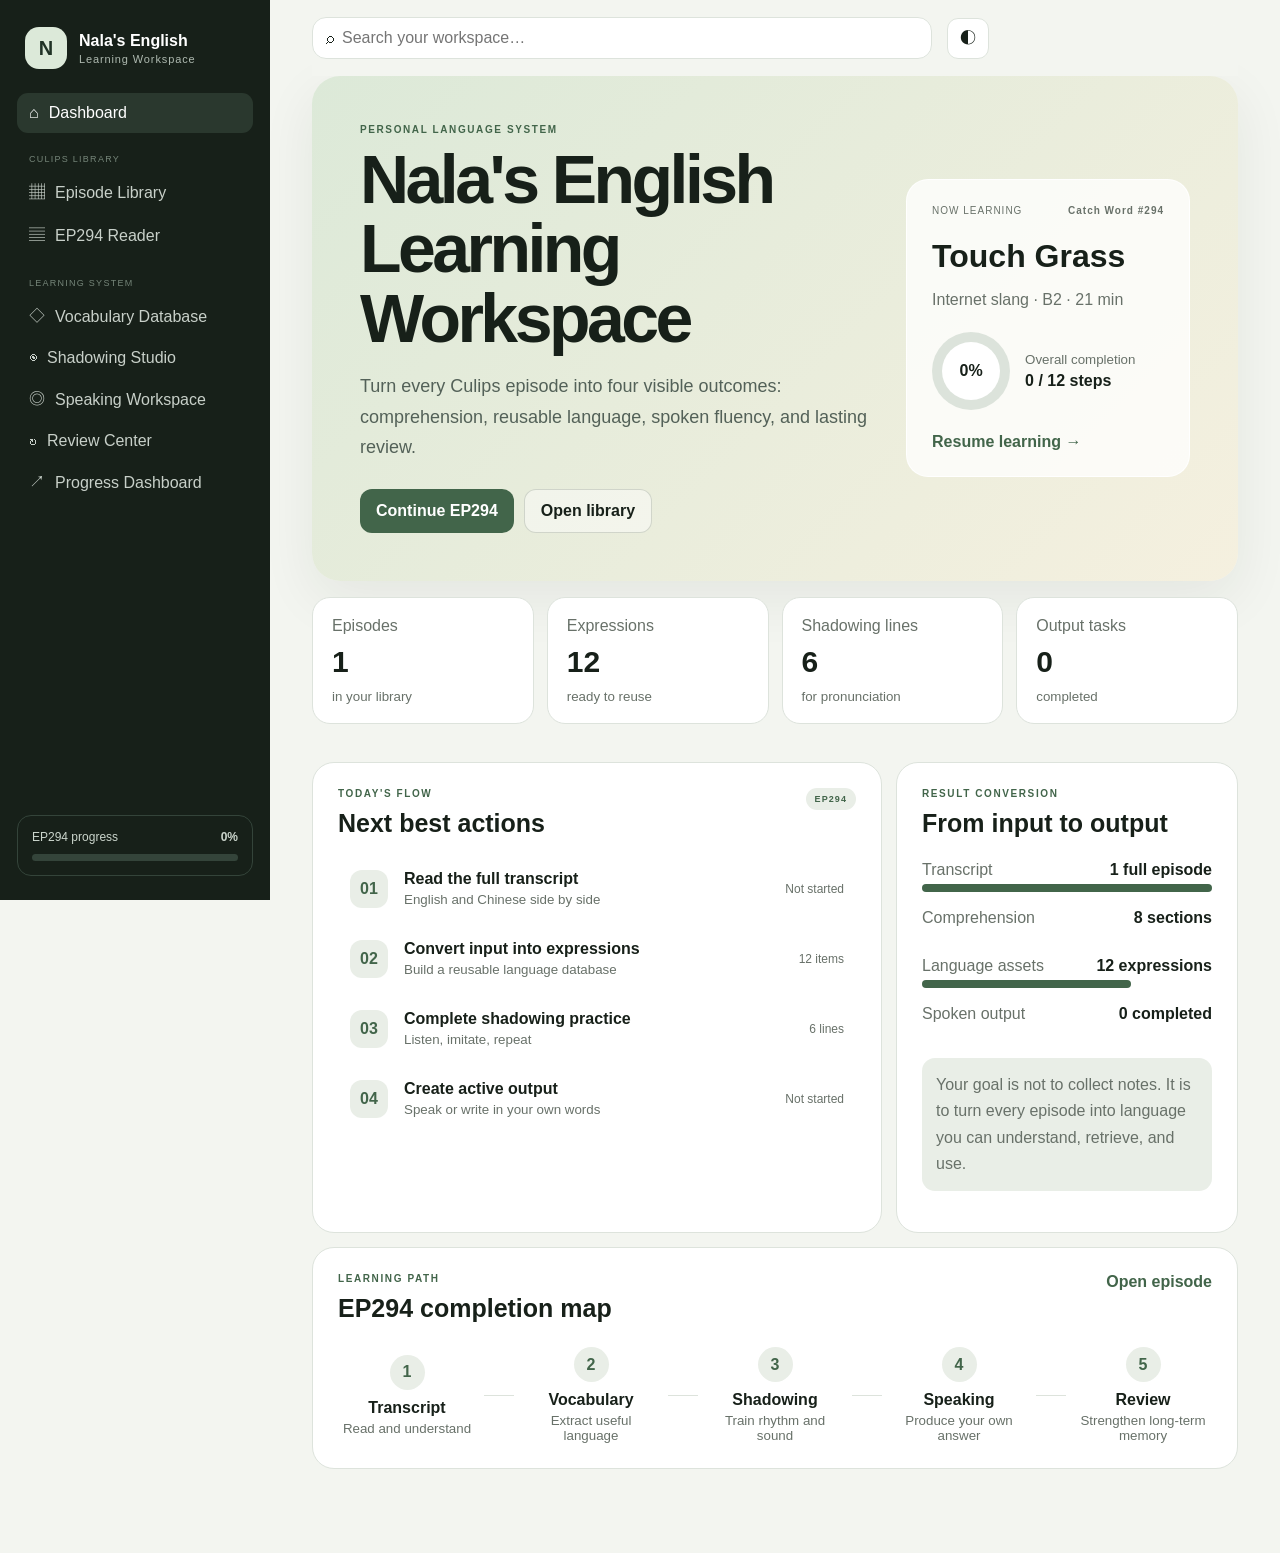
==== commit 785a2d2b: "Add files via upload" ====
--- a/index.html
+++ b/index.html
@@ -1,373 +1,391 @@
 <!doctype html>
 <html lang="zh-CN">
 <head>
-<meta charset="utf-8"><meta name="viewport" content="width=device-width,initial-scale=1">
-<title>Nala's English Learning Hub</title>
+<meta charset="utf-8">
+<meta name="viewport" content="width=device-width,initial-scale=1">
+<meta name="description" content="Nala's English Learning Workspace">
+<title>Nala's English Learning Workspace</title>
 <link rel="stylesheet" href="styles.css">
 </head>
 <body>
-<aside>
-  <div class="brand"><b>NALA</b><span>ENGLISH LEARNING HUB</span></div>
-  <nav>
-    <button class="active" data-page="home">学习首页</button>
-    <div class="label">CULIPS · CATCH WORD</div>
-    <button data-page="transcript">EP294 全文中英对照</button>
-    <button data-page="notes">EP294 深度学习笔记</button>
-    <button data-page="expressions">表达与词汇库</button>
-    <button data-page="practice">跟读与输出练习</button>
-  </nav>
-  <div class="side-note">网站内容结构：<br><strong>全文对照 → 理解 → 拓展 → 输出</strong></div>
-</aside>
-
-<main>
-<header>
-  <button id="menu">☰</button>
-  <div><strong>Nala's English Hub</strong><small>Culips learning workspace</small></div>
-  <button id="theme">深色模式</button>
-</header>
-
-<section class="page active" id="home">
-  <div class="hero">
-    <p class="eyebrow">CULIPS LEARNING NOTEBOOK</p>
-    <h1>先完整理解原文，<br>再把表达变成自己的英语。</h1>
-    <p>新版学习顺序已经调整：每一期首先提供 Transcript 全文中英对照；其后才是主题摘要、表达辨析、词汇扩展、跟读和输出练习。</p>
-    <button class="primary" data-go="transcript">开始阅读 EP294 全文 →</button>
-  </div>
-  <div class="overview">
-    <article><span>01</span><h3>全文中英对照</h3><p>完整保留官方 Transcript，并按语义段落提供中文对照。</p></article>
-    <article><span>02</span><h3>深度理解</h3><p>梳理节目主线、表达语气、使用限制和文化背景。</p></article>
-    <article><span>03</span><h3>知识拓展</h3><p>沉淀固定搭配、地道表达、例句和近义表达。</p></article>
-    <article><span>04</span><h3>主动输出</h3><p>通过朗读、跟读、口语问题和写作练习完成转化。</p></article>
-  </div>
-</section>
-
-<section class="page" id="transcript">
-  <div class="page-title">
-    <p class="eyebrow">CATCH WORD #294 · 21:03</p>
-    <h1>Touch Grass</h1>
-    <p>全文按照节目时间顺序呈现。左侧为 Transcript 原文，右侧为中文对照。原文保留上传文件中的措辞和时间戳。</p>
-  </div>
-  <div class="toolbar">
-    <button class="view active" data-view="both">中英对照</button>
-    <button class="view" data-view="en">仅英文</button>
-    <button class="view" data-view="zh">仅中文</button>
-    <input id="findText" placeholder="在全文中搜索…">
-  </div>
-  <div id="transcriptContent">
-    <article class="transcript-block" id="part-1">
-      <div class="block-head">
-        <div><span class="part-no">PART 01</span><h2>节目开场与本期主题</h2></div>
-        <span class="time">00:00–02:28</span>
-      </div>
-      <div class="parallel">
-        <section class="lang english"><div class="lang-label">ENGLISH TRANSCRIPT</div><pre>[00:00 - 00:06] Hello and welcome to Catch Word, the QLips vocabulary series where we teach you idioms, slang,
-[00:06 - 00:13] expressions, phrase-overbes and more that will help you build your English vocabulary which will
-[00:13 - 00:19] improve your speaking and listening skills. Joining me today as my co-host is Indiana. Hey there,
-[00:19 - 00:26] Indiana, how are you? Hey, Andrew, I am doing well. How have you been? I&#x27;m doing well as well,
-[00:26 - 00:33] and Indiana, I think we have a couple of fun expressions today. I think maybe to an extent,
-[00:34 - 00:40] they are appropriate for us because I think sometimes you could use these expressions maybe to
-[00:40 - 00:48] talk about the kinds of lifestyles that we have, Indiana, and in fact, maybe you don&#x27;t realize it,
-[00:48 - 00:55] but you are the inspiration for this episode because you used one of these expressions in a recent
-[00:55 - 01:02] QLips episode and I noticed that and I thought, we got to expand on it and teach our listeners
-[01:02 - 01:07] this expression in more detail in Catch Word. And so that&#x27;s what we&#x27;re doing here today.
-[01:07 - 01:13] Guys, we&#x27;re going to teach you two expressions that are kind of new and kind of like hip, slangy
-[01:13 - 01:20] internet expressions that we use to talk about people who are always online and are always using
-[01:20 - 01:26] the internet and in fact, Indiana, I think it&#x27;s not just you and me. It&#x27;s like everybody these days,
-[01:26 - 01:32] we&#x27;re always connected, always online, always using apps and our phones and all of our devices.
-[01:32 - 01:38] So these are very appropriate expressions, I think, for today&#x27;s modern lifestyle. Guys, we&#x27;ll get
-[01:38 - 01:43] into our lesson here in a second and explain them and give you some examples of how to use these
-[01:43 - 01:49] two great expressions. But before we do, I want to let you know that there&#x27;s an interactive transcript
-[01:49 - 01:56] and a study guide that is available for this episode for all QLips members. Inside the study
-[01:56 - 02:03] guide, there will be detailed explanations and real world examples of how you can use all of the
-[02:03 - 02:10] interesting vocabulary that you hear me and Indiana use in this episode. There&#x27;s also a quiz
-[02:10 - 02:16] and more. So all QLips members can get the study guide and the interactive transcript. If you&#x27;re
-[02:16 - 02:21] not a QLips member yet, but you&#x27;d like to sign up, then just visit our website, QLips.com.
-[02:21 - 02:28] You can learn about all of the details and do that there. Okay, let&#x27;s get started with the lesson</pre></section>
-        <section class="lang chinese"><div class="lang-label">中文对照</div><p>大家好，欢迎收听 Catch Word。这个 Culips 词汇系列会教授习语、俚语、固定表达、短语动词等内容，帮助大家扩充英语词汇量，从而提升口语和听力能力。今天和 Andrew 一起主持节目的是 Indiana。两人互相问候后，Andrew 表示，本期要讲的两个表达既有趣，也很符合他们自己的生活方式。事实上，Indiana 还是这一期节目的灵感来源，因为她最近在另一集 Culips 节目中使用了其中一个表达，Andrew 注意到后，觉得应该在 Catch Word 里进行更详细的讲解。</p><p>本期将介绍两个比较新、很流行、带有网络俚语色彩的表达，用来谈论那些总是在线、一直使用互联网的人。Andrew 指出，这种状态并不只属于他和 Indiana，如今几乎每个人都一直保持连接，不断使用应用程序、手机和各种电子设备，所以这些表达非常符合现代生活。</p><p>正式开始讲解前，Andrew 介绍了本期配套的互动式逐字稿和学习指南。Culips 会员可以在学习指南中看到详细解释、真实语境中的例句、测验以及更多学习内容；尚未成为会员的听众可以前往 Culips 官网了解并注册。随后，Andrew 请 Indiana 介绍今天的两个核心表达。</p></section>
-      </div>
-    </article>
-    <article class="transcript-block" id="part-2">
-      <div class="block-head">
-        <div><span class="part-no">PART 02</span><h2>Touch grass 的基本含义</h2></div>
-        <span class="time">02:28–04:36</span>
-      </div>
-      <div class="parallel">
-        <section class="lang english"><div class="lang-label">ENGLISH TRANSCRIPT</div><pre>[02:28 - 02:33] today, Indiana. I&#x27;ll let you do the honors. What are the two key expressions that we&#x27;re going to
-[02:33 - 02:43] teach everyone today? Today we&#x27;re talking about the expression touch grass as an go-touch grass.
-[02:43 - 02:47] You may have seen this online a few times or maybe even heard it in real life.
-[02:47 - 02:56] And we are also talking about being terminally or chronically online. So just grabbing a person
-[02:56 - 03:05] as terminally or chronically online. Okay, very good. The first expression touch grass and the second
-[03:05 - 03:12] one chronically online or terminally online. I think we use them both and they both have the same
-[03:12 - 03:19] meaning. But let&#x27;s start with touch grass. So we know grass is like this plant that grows outside,
-[03:19 - 03:25] right? Maybe you&#x27;d see grass growing in a park or maybe you&#x27;d see grass growing in a field.
-[03:26 - 03:33] So just plant outside. Why would we tell someone to touch grass? When would we use this expression?
-[03:34 - 03:40] You might expect that this would be something like you should reconnect with nature or enjoy
-[03:40 - 03:46] some time outside, get some sun. But it&#x27;s really specifically to tell somebody that they have been
-[03:46 - 03:54] cooped up inside, staring at their phone or computer too long and getting way too deep into the
-[03:54 - 04:02] internet, getting too disconnected from reality and what really matters. So this is sort of like
-[04:02 - 04:09] almost an insult or a joke that you could say. You could tell somebody you need to go touch grass
-[04:09 - 04:15] or Samantha has been online way too much recently. She really needs to touch grass. It&#x27;s this
-[04:15 - 04:20] criticism that you would make saying that somebody needs to reconnect with reality. Like they&#x27;re
-[04:20 - 04:27] getting too deep into the weeds, perhaps in conspiracy theories or like celebrity drama on social
-[04:27 - 04:36] media and no longer in touch with what matters. Yeah, it reminds me of like when I look on Instagram</pre></section>
-        <section class="lang chinese"><div class="lang-label">中文对照</div><p>Indiana 说明，第一个表达是 touch grass，常见形式是 Go touch grass。听众可能已经在网上见过，也可能在现实生活中听别人说过。第二组表达是 terminally online 和 chronically online，用来形容一个人长期或严重地泡在网上。Andrew 总结说，本期重点就是 touch grass，以及 chronically online / terminally online。</p><p>接着，两人从 touch grass 的字面意思讲起。grass 是生长在公园、田野等户外环境中的草。那么，为什么要叫别人“去摸草”呢？表面上看，它好像是在建议某人亲近自然、出去晒太阳，但它实际有非常具体的网络含义：一个人长时间闷在室内，盯着手机或电脑，在互联网里越陷越深，逐渐脱离现实，也忘记真正重要的事情。</p><p>因此，touch grass 往往接近一句带有讽刺意味的批评，有时像玩笑，有时也像轻微侮辱。你可以说 You need to go touch grass，或者说 Samantha 最近上网太多了，她真的需要 touch grass。它是在批评某人应该重新和现实建立联系，因为对方可能在阴谋论、明星八卦等网络内容中钻得太深，已经忽视现实中真正重要的事情。</p></section>
-      </div>
-    </article>
-    <article class="transcript-block" id="part-3">
-      <div class="block-head">
-        <div><span class="part-no">PART 03</span><h2>社交媒体如何扭曲现实</h2></div>
-        <span class="time">04:36–06:46</span>
-      </div>
-      <div class="parallel">
-        <section class="lang english"><div class="lang-label">ENGLISH TRANSCRIPT</div><pre>[04:36 - 04:44] and all I see on Instagram are beautiful people wearing expensive clothes, driving the nicest cars,
-[04:44 - 04:51] traveling all the time. And their lifestyles look really amazing, right? And it&#x27;s really natural to
-[04:51 - 04:56] feel jealous in those kinds of situations. It feels like everybody is living this extravagant,
-[04:56 - 05:03] wonderful lifestyle except me. But then I close the app and I go outside and I notice, well,
-[05:03 - 05:10] the world is filled with just regular people like me. Like Instagram is this weird place where
-[05:10 - 05:17] all we see are these, you know, really fantastic lifestyles that are not really what most people
-[05:17 - 05:25] actually live is not really reality. And so some people don&#x27;t have that experience of seeing
-[05:25 - 05:32] the real world and they&#x27;re just so wrapped up in what they see online and they get a distorted
-[05:32 - 05:38] view of reality. And so we use this expression often to talk about these people where they&#x27;ve lost
-[05:38 - 05:45] what reality actually is. And they found themselves in like a weird corner of the internet or a dark
-[05:45 - 05:52] corner of the internet. It might be about politics, it might be about conspiracy theories, it might be
-[05:52 - 06:00] about ideas, about society. It could be like gender roles in society. It could be religious. It could
-[06:00 - 06:07] be anything, but it&#x27;s like how most normal people think it&#x27;s very different from that. That&#x27;s the
-[06:07 - 06:15] key point. So anyone who has had this break with reality and found themselves in a weird corner
-[06:15 - 06:20] of the internet and are spending too much time there, then we say, hey, you got to touch grass,
-[06:20 - 06:26] you have to go outside and well, actually, it&#x27;s not. This is a good point. When we say touch
-[06:26 - 06:32] grass, we don&#x27;t actually mean for someone to go outside and touch grass, right? It just means
-[06:32 - 06:39] log off the internet, go spend some time with real people and connect and try and get back
-[06:40 - 06:46] to ordinary life. I think that&#x27;s the meaning here. Indiana, did you have anything else to add to that?</pre></section>
-        <section class="lang chinese"><div class="lang-label">中文对照</div><p>Andrew 联想到自己刷 Instagram 时的感受：平台上似乎到处都是外表出众的人，他们穿昂贵的衣服、开最好的车、不断旅行，生活看起来非常精彩。在这种情况下，人很自然会产生嫉妒，好像所有人都过着奢华而美好的生活，只有自己没有。但当他关掉应用、走到外面，就会发现现实世界里大多数都是和自己一样的普通人。Instagram 展示的是一种非常特殊、并不代表多数人真实生活的景象。</p><p>有些人缺少这种“重新看见现实”的过程。他们完全被网上看到的内容包围，因此形成扭曲的现实观。人可能陷入互联网某个奇怪甚至阴暗的角落，内容可能涉及政治、阴谋论、社会观念、性别角色、宗教等。关键在于，这些圈子中的想法往往与普通社会对现实的基本理解相差很大。对于这种已经与现实产生断裂、又在某个网络角落花费过多时间的人，人们就可能说：你得去 touch grass。</p><p>不过，这并不是要求对方真的走出去摸草。它真正的意思是：退出网络，去和现实中的人相处，重新连接普通生活。Indiana 补充说，当一个人把大量注意力和心理能量投入某个主要存在于网络中的小众圈子、阴谋论或明星八卦，并且这种投入已经影响心理健康或人际关系时，就很适合说这个人需要 touch grass。Andrew 也认同：当这种兴趣或执念开始给生活制造问题时，就是这个表达最典型的使用场景。</p></section>
-      </div>
-    </article>
-    <article class="transcript-block" id="part-4">
-      <div class="block-head">
-        <div><span class="part-no">PART 04</span><h2>使用场景、语气与网络争论</h2></div>
-        <span class="time">06:47–10:46</span>
-      </div>
-      <div class="parallel">
-        <section class="lang english"><div class="lang-label">ENGLISH TRANSCRIPT</div><pre>[06:47 - 06:54] Yeah, I think just jumping off on what you said there, like when you&#x27;re spending so much mental
-[06:54 - 07:01] energy and focus on something that really largely just exists online, like you mentioned,
-[07:01 - 07:06] some niche corner of the internet, some small community, maybe you&#x27;re getting really deep into
-[07:06 - 07:14] conspiracy theories, or you&#x27;re just super, super focused on this very kind of small community
-[07:14 - 07:19] of people or small interest, right? And it could be like we mentioned celebrity drama or like
-[07:19 - 07:24] yeah, conspiracy theories. If you&#x27;re spending so much time and energy on that that it&#x27;s affecting
-[07:24 - 07:29] your like mental health relationships, that&#x27;s when I would say, okay, touch grass.
-[07:30 - 07:35] Right. It&#x27;s really causing problems for you, you know, this interest or the subcession.
-[07:36 - 07:42] Yeah, yeah, when it&#x27;s causing problems, right? That&#x27;s a good time to use it. Now, Indiana, I don&#x27;t
-[07:42 - 07:48] know if I would actually say this to somebody&#x27;s face, like for example, Indiana, if you were spending
-[07:48 - 07:54] too much time online and I noticed you behaving in some weird ways because of this, I don&#x27;t think
-[07:54 - 08:00] I would say Indiana go touch grass. Like to me, that seems too rude and too strong and I&#x27;m sure you
-[08:00 - 08:06] probably feel the same way. Now, maybe if I was like in an argument, maybe with a family member,
-[08:06 - 08:11] like if my brother were spending too much time online or something, I could maybe say,
-[08:11 - 08:16] bro, go touch grass dude, like what? You&#x27;ve lost track of what&#x27;s real, you know, maybe in this
-[08:16 - 08:22] situation, I would say something like that. But in general, I don&#x27;t think I would use this with,
-[08:22 - 08:29] you know, work colleagues or acquaintances or even friends, really, it seems too strong.
-[08:29 - 08:33] So what kind of situations would you actually use this expression in?
-[08:33 - 08:40] Yeah, I think it&#x27;s, it sounds very dismissive and insulting. I agree with you to say directly
-[08:40 - 08:44] to somebody, right? If you&#x27;re trying to end an argument and just get the last word, yeah, you say
-[08:45 - 08:52] a touch grass, bro, like come on. But if I was complaining about someone, maybe somebody&#x27;s behavior
-[08:52 - 08:59] to somebody else, I might say like, yeah, Michael really needs to touch grass or Bethany cannot
-[08:59 - 09:04] stop talking about this weird conspiracy theory she&#x27;s getting into, like touch grass girl. Like,
-[09:04 - 09:10] I would say it complaining like that. But yeah, it&#x27;s quite rude to say to someone&#x27;s face about them.
-[09:11 - 09:17] Yeah, or I think we would maybe use it to talk about different groups of people, right? Like in
-[09:17 - 09:22] society, you could say, maybe I don&#x27;t know, high school kids these days, they need to touch grass
-[09:22 - 09:28] or something, right? You could use it to talk about a certain segment of society. But using it to
-[09:28 - 09:36] somebody&#x27;s face, I think, yeah, it is not really how we&#x27;d use it. And I do see this expression
-[09:36 - 09:44] a ton online. So one of my addictions, maybe I need to touch grass, but one of my social media
-[09:44 - 09:50] addictions that&#x27;s hard for me to break is Reddit. So I spend a little bit too much time on Reddit,
-[09:50 - 09:56] probably just reading through different discussions about news and different topics. And I see this
-[09:56 - 10:02] one on Reddit often people will get into an online argument and they&#x27;ll say to somebody, go touch grass,
-[10:02 - 10:09] meaning like log out of Reddit, stop posting so much, it goes spend some time with your family,
-[10:09 - 10:16] this kind of thing. Exactly. It&#x27;s a good one liner to just end an argument or to be dismissive.
-[10:16 - 10:22] So yeah, exactly because everything is so brief, comment based and write X formerly known as
-[10:22 - 10:27] Twitter, like you only have so many characters to use, like these short replies, it&#x27;s easy to just
-[10:27 - 10:34] insult somebody or get the last word. So go touch grass, bro. Yeah. It makes sense. I also see it
-[10:34 - 10:40] mostly online. And then I occasionally will hear it in day-to-day conversation, but mostly on
-[10:40 - 10:46] social media. Yep. Good. Okay. Well, we have one example prepared for you guys. We&#x27;re cutting it</pre></section>
-        <section class="lang chinese"><div class="lang-label">中文对照</div><p>Andrew 接着讨论这个表达的礼貌程度。他表示，即使 Indiana 因为上网太多而表现得有些奇怪，他也不太会当面直接说 Indiana, go touch grass，因为这听起来太强硬、太无礼。若是在和家人争论，例如弟弟因为长期泡在网上而失去对现实的判断，他或许会说 Bro, go touch grass, dude，意思是“你已经搞不清什么是真的了”。但在一般情况下，他不会对同事、普通熟人，甚至朋友直接使用。</p><p>Indiana 同意，这句话当面对别人说时非常轻蔑、很像在侮辱人。如果只是想终止争论并抢到最后一句，可以说 Touch grass, bro。但更常见的是在向第三个人抱怨某人的行为，例如 Michael really needs to touch grass，或者 Bethany 不停谈论她最近沉迷的奇怪阴谋论，于是吐槽说 Touch grass, girl。也可以把它用于某类群体，例如说现在的高中生需要多回归现实。</p><p>Andrew 还提到，他在 Reddit 上经常见到这个表达。他承认自己也有点沉迷 Reddit，经常浏览新闻及各种话题的讨论。在网络争论中，人们会用 Go touch grass 来表示：退出 Reddit，别再发这么多内容，去陪陪家人、过现实生活。Indiana 认为它很适合作为结束争论的简短一句话，因为在 X（原 Twitter）等平台上，人们只能用很短的评论互相回应，于是这种一句话式的嘲讽非常常见。两位主持人都认为，它主要出现在社交媒体上，现实日常对话中偶尔能听到，但频率较低。</p></section>
-      </div>
-    </article>
-    <article class="transcript-block" id="part-5">
-      <div class="block-head">
-        <div><span class="part-no">PART 05</span><h2>节目示例：相信地平说的 John</h2></div>
-        <span class="time">10:46–12:24</span>
-      </div>
-      <div class="parallel">
-        <section class="lang english"><div class="lang-label">ENGLISH TRANSCRIPT</div><pre>[10:46 - 10:51] down just to one example today because like we said, we don&#x27;t really use this expression
-[10:51 - 10:57] too often when talking to people directly. So we have just one example and let&#x27;s take a listen to
-[10:57 - 11:06] it now. Here we go. Oh, I just saw John walk in the door. Listen, if he comes around talking to
-[11:06 - 11:11] about his flat or theory, just try to change the subject. Is he talking about that again?
-[11:12 - 11:18] Man, John&#x27;s a nice guy, but he really needs to touch grass and stop believing in these crazy ideas.
-[11:18 - 11:26] All right. In this example, we heard two friends at a party and they were hanging out at the party,
-[11:26 - 11:32] maybe just talking together and they noticed a new guest arrive at the party. John walked in the
-[11:32 - 11:41] door and John&#x27;s a nice guy, but he seems to really be obsessed and believe in this conspiracy theory,
-[11:41 - 11:47] which is called the flat earth theory. Do you guys know this one? The flat earth theory? Some people
-[11:47 - 11:53] believe that the earth is not round, that it&#x27;s flat. And yeah, there are some people online.
-[11:53 - 11:59] There&#x27;s a community of we call them flat earthers who believe this idea. Now, of course, we know
-[11:59 - 12:05] that the world is not flat. It&#x27;s round. So the two friends are talking about John and they say he
-[12:05 - 12:12] needs to touch grass, meaning he needs to stop believing in these conspiracy theories and instead just
-[12:13 - 12:18] not waste his time doing that kind of thing. So I think this is the kind of situation where you
-[12:18 - 12:24] would hear this expression used and maybe use it in your speaking as well, this kind of situation.</pre></section>
-        <section class="lang chinese"><div class="lang-label">中文对照</div><p>由于 touch grass 很少适合直接对人说，节目只准备了一个示例。情境是两位朋友在聚会上聊天，其中一人看到 John 走进门，便提醒另一人：如果 John 又开始讲他的地平说理论，就想办法换个话题。另一位朋友很惊讶 John 竟然还在谈这个，并说 John 人不错，但他真的需要 touch grass，不要再相信这些疯狂的想法。</p><p>Andrew 解释说，所谓 flat earth theory 就是认为地球不是圆的，而是平的。网上确实存在相信这种观点的群体，人们称他们为 flat earthers。当然，现实中我们知道地球不是平的。两位朋友说 John needs to touch grass，意思并不是让他去户外碰草，而是希望他停止相信这些网络阴谋论，不要继续把时间浪费在这些事情上。主持人认为，这种第三人称谈论某人沉迷网络观念的情境，正是听众最可能听到或使用 touch grass 的场景。</p></section>
-      </div>
-    </article>
-    <article class="transcript-block" id="part-6">
-      <div class="block-head">
-        <div><span class="part-no">PART 06</span><h2>Chronically / terminally online 的来源与含义</h2></div>
-        <span class="time">12:25–15:27</span>
-      </div>
-      <div class="parallel">
-        <section class="lang english"><div class="lang-label">ENGLISH TRANSCRIPT</div><pre>[12:25 - 12:31] In the end, let&#x27;s move on to our second key expression for this episode, which as you mentioned
-[12:31 - 12:40] earlier is terminally online or chronically online. And perhaps we should start by defining
-[12:40 - 12:49] these two words terminally and chronically. What do these mean? So these are both adverbs that are
-[12:49 - 13:00] often used in medical contexts. So if I said terminal illness or terminally ill, this means a
-[13:00 - 13:07] disease that is going to kill you, right? Quite serious. Terminal means like you will die or it will end.
-[13:08 - 13:15] And chronically or chronic, we use this to talk about diseases that are ongoing or conditions
-[13:15 - 13:22] that are ongoing. So like if I said, I have chronically dry skin, then that means like this isn&#x27;t
-[13:22 - 13:28] just oh, this week because it&#x27;s really cold and dry out my skin is dry. Now this means this is
-[13:28 - 13:34] an ongoing problem for me. So it&#x27;s something that I deal with regularly. This is the opposite of
-[13:34 - 13:40] acute, for example. So those are those medical origins with these. We usually see these.
-[13:40 - 13:46] But the reason that we&#x27;re using them for to describe online is because we&#x27;re kind of talking about
-[13:46 - 13:53] this in a negative way. Our internet usage is so problematic that we&#x27;re talking about it like it&#x27;s
-[13:53 - 14:00] a disease. Right. So right, I could say I am terminally online admitting that I am way too
-[14:00 - 14:05] addicted to being online and paying attention to my little corner of the internet, whatever that
-[14:05 - 14:12] is, probably scrolling on X or Reddit, like you mentioned, or chronically online, which is basically
-[14:12 - 14:17] the same thing. But I do think terminally online is just a little stronger because it has this like
-[14:17 - 14:22] this is a fatal disease. I&#x27;m going to die from my internet addiction kind of joke behind it. So
-[14:23 - 14:29] yeah, exactly. And I think a lot of people do use this as a joke, right? You could say,
-[14:29 - 14:34] oh, I&#x27;m terminally online. You know, I think most people these days are really terminally online
-[14:34 - 14:41] because even though we might not be sitting at our device, scrolling 24, 7, we all have smartphones
-[14:41 - 14:48] that are around us, almost 24 hours a day, seven days a week. And we have notifications. And
-[14:48 - 14:54] like anybody can send me a message. And I&#x27;ll pick it up right away and see it. And so that means
-[14:55 - 15:01] we&#x27;re almost always connected 24, seven, right? So we use these expressions terminally online,
-[15:01 - 15:09] chronically online, just to emphasize how much someone does spend on the internet or on apps or
-[15:09 - 15:15] on social media, all of these different things. Okay, so what would be the difference then between
-[15:15 - 15:22] terminally online, chronically online and touch grass? I have a feeling that they&#x27;re pretty
-[15:22 - 15:27] different, although they&#x27;re similar, but the nuance is quite different. What is that nuance exactly?</pre></section>
-        <section class="lang chinese"><div class="lang-label">中文对照</div><p>随后节目进入第二组核心表达：terminally online 和 chronically online。Indiana 先解释 terminally 与 chronically 的原始含义。这两个副词常用于医疗语境。terminal illness 或 terminally ill 指会导致死亡的绝症或病入膏肓的状态，terminal 带有“走到终点、最终会死亡”的意思。chronic / chronically 则描述持续存在、长期反复的问题。例如 I have chronically dry skin，不是说皮肤只在这个星期因为天气寒冷而干燥，而是长期都要面对这个问题。它与 acute，也就是急性的、短期突然发生的情况相反。</p><p>把这些医学词汇与 online 搭配，是为了用负面而夸张的方式形容网络使用：一个人上网的习惯已经严重到像疾病一样。I’m terminally online 是承认自己太沉迷网络，总是在关注属于自己的某个网络角落，可能不停刷 X、Reddit 等。chronically online 的含义基本相同，但 terminally online 更强，因为背后带有“这像致命疾病，我会死于网瘾”的黑色幽默。</p><p>Andrew 认为很多人会把这些表达当作自嘲。现代人即使没有一天二十四小时盯着屏幕，智能手机也几乎始终在身边，各种通知随时出现，别人发来消息后，我们通常马上就会拿起手机查看。因此，人们几乎一直处于连接状态。terminally online 和 chronically online 都是在强调一个人在互联网、应用程序或社交媒体上花费了太多时间。</p></section>
-      </div>
-    </article>
-    <article class="transcript-block" id="part-7">
-      <div class="block-head">
-        <div><span class="part-no">PART 07</span><h2>三个表达的细微差别</h2></div>
-        <span class="time">15:28–17:50</span>
-      </div>
-      <div class="parallel">
-        <section class="lang english"><div class="lang-label">ENGLISH TRANSCRIPT</div><pre>[15:28 - 15:34] I would say like, you know, you could call yourself terminally online or chronically online and
-[15:34 - 15:40] kind of you&#x27;re lightly criticizing your own bad habits of using the internet too much. And you
-[15:40 - 15:46] could say this about a lot of people. And it&#x27;s just not as hurtful or dismissive as touch grass,
-[15:47 - 15:54] you really say touch grass when something is, somebody is online way too much and they&#x27;re way too
-[15:54 - 15:59] deep in some corner of the internet. And it&#x27;s causing a lot of issues for their perception of
-[15:59 - 16:05] reality and their relationships with others. Terminally online, chronically online, like this is not
-[16:05 - 16:12] so strong of a situation. I would say that about, yeah, like if somebody is scrolling through X all
-[16:12 - 16:18] the time and tweeting all the time and checking like, you know, the latest news from their favorite
-[16:18 - 16:22] celebrities. And it&#x27;s just kind of like one of their big interests and, you know, maybe they spent
-[16:22 - 16:28] a little too much time on it, but they&#x27;re not like their life is not being hugely impacted by this.
-[16:28 - 16:33] Like you could just say, yeah, if this terminally online would you agree with me on this one, Andrew,
-[16:33 - 16:38] or do you think there&#x27;s some other distinctions here that I haven&#x27;t covered? No, I think you did a
-[16:38 - 16:45] great job there. I would say, yeah, touch grass is for a very serious situation where somebody has
-[16:45 - 16:52] a break from the mainstream view about how reality works. And they have like these very, very
-[16:52 - 16:58] different ideas about society, politics, science, these kinds of things. That would be somebody who
-[16:58 - 17:04] needs to touch grass because they&#x27;ve lost that connection with reality. Terminally online, chronically
-[17:04 - 17:11] online just means you spend too much time online. I think I realized I was a terminally online
-[17:11 - 17:17] person when, you know, maybe I&#x27;m out for the day in Indiana and then I come home in the evening
-[17:17 - 17:24] and instead of relaxing in the evening before I go to sleep by reading a book, I scroll on my phone,
-[17:24 - 17:30] I doom scroll on my phone. That&#x27;s like terminally online. So when you&#x27;re reaching for your device
-[17:30 - 17:35] instead of doing some other activity and I think, yeah, I probably should be reaching for a book
-[17:35 - 17:41] and reading a novel or something, but instead I look at my phone. That&#x27;s like terminally online.
-[17:43 - 17:50] Not so great, but I admit it&#x27;s true most days. Okay, so now that we&#x27;re clear about what the</pre></section>
-        <section class="lang chinese"><div class="lang-label">中文对照</div><p>Andrew 接着询问：terminally online、chronically online 和 touch grass 到底有什么不同？Indiana 认为，一个人可以说自己 terminally online 或 chronically online，用比较轻松的方式批评自己上网过多的坏习惯；也可以这样形容很多人。这两种说法通常没有 touch grass 那么伤人或轻蔑。</p><p>touch grass 更适合严重情况：某人不仅上网时间太长，还深陷互联网某个角落，以至于现实认知和人际关系都受到明显影响。相较之下，terminally online 或 chronically online 可以只是形容某人不断刷 X、频繁发帖、总在追踪喜欢的明星新闻，并把上网当作很大的兴趣。虽然花费的时间可能有点多，但生活并没有受到巨大破坏。</p><p>Andrew 完全同意。他进一步区分说，touch grass 常用于一个人已经偏离主流社会对现实的基本认识，对社会、政治、科学等形成非常极端且异常的理解，也就是和现实失去连接。terminally online 和 chronically online 通常只是表示花太多时间在线。Andrew 发现自己“病入膏肓地在线”的一个迹象是：白天在外面忙完回家后，他本可以在睡前读书或放松，却选择拿手机不停 doomscroll。明明应该拿起一本小说，最后却伸手去拿手机，这就是 terminally online。他承认，这种情况在多数日子里都真实存在。</p></section>
-      </div>
-    </article>
-    <article class="transcript-block" id="part-8">
-      <div class="block-head">
-        <div><span class="part-no">PART 08</span><h2>第二个示例、实用句块与节目结尾</h2></div>
-        <span class="time">17:50–21:03</span>
-      </div>
-      <div class="parallel">
-        <section class="lang english"><div class="lang-label">ENGLISH TRANSCRIPT</div><pre>[17:50 - 17:56] meaning is and the kind of situations when we use it, let&#x27;s hear an example. Again, we have
-[17:56 - 18:02] another one prepared for you guys. It&#x27;s a little drama here in Indiana and I will read it for you.
-[18:02 - 18:14] So let&#x27;s take a listen now. Here we go. I read that book sales are way, way, way down from a decade ago.
-[18:15 - 18:21] I mean, are you surprised? Everyone&#x27;s so terminally online these days that does not shock me one bit.
-[18:21 - 18:28] All right, so in this short dialogue, a couple of friends are talking about book sales and that
-[18:28 - 18:33] they have become way less than they used to be. They&#x27;re way down from a decade ago.
-[18:34 - 18:39] But one friend is really not so surprised about that because, yeah, everybody is using their phones
-[18:39 - 18:45] all the time. Everybody&#x27;s online. There&#x27;s some, this, this bright screen in our hands is drawing
-[18:45 - 18:51] way more attention from us than the boring flat paper book. And yeah, people just are
-[18:51 - 18:58] truly reading less these days. So she is not surprised. She says everybody is terminally online.
-[18:58 - 19:04] So it&#x27;s really not a shocking piece of news. Indiana, I like that expression that we heard in the
-[19:04 - 19:10] example. That doesn&#x27;t shock me one bit. That doesn&#x27;t shock me one bit, which is just a great, like,
-[19:10 - 19:17] chunk to memorize, right? A really natural phrase that you could say when something is not
-[19:17 - 19:23] shocking or not surprising at all. That doesn&#x27;t shock me one bit. I&#x27;d encourage all of our listeners
-[19:23 - 19:28] just to memorize that chunk. And you can use it when you&#x27;re not surprised by something. Your English
-[19:28 - 19:34] will sound super, super natural. Okay, well, I think we&#x27;re pretty much at the end here for this
-[19:34 - 19:38] episode. Everyone, thank you for listening all the way to the end. You can pat yourself on the
-[19:38 - 19:44] back for finishing a great English lesson here today with me and with Indiana. Of course,
-[19:44 - 19:50] we&#x27;d like to turn things over to you now. You&#x27;ve done some English listening, but it&#x27;s time to be
-[19:50 - 19:58] active with your English. And you can do that by being terminally online. I&#x27;m sorry. The, the,
-[19:58 - 20:03] the ways that we have to connect with you guys are all online. So we do have to be terminally
-[20:03 - 20:09] online to do this, but we have our discord server, which is the place where our community gathers
-[20:09 - 20:14] and we practice our English and grow our skills together. It would be a great place to practice
-[20:14 - 20:19] using some of these expressions. And you could make some example sentences and share them with us.
-[20:19 - 20:25] And our community there, of course, it&#x27;s free to join and the link to do so is in the description
-[20:25 - 20:31] for this episode. Plus, we&#x27;re going to have some speaking classes about this episode. And we&#x27;ll talk
-[20:31 - 20:37] about some of these issues that we&#x27;ve discussed in more detail. It&#x27;s a cool way to talk with me
-[20:37 - 20:43] and to talk with Indiana and other awesome, highly motivated English learners from around the
-[20:43 - 20:48] world, just like yourself. If you want to join the speaking classes, though, you do have to be a
-[20:48 - 20:54] member. Check out our website, qlubs.com for all of the details about membership. And you can sign
-[20:54 - 21:01] up and become a member today. Guys, take care and we&#x27;ll catch you in the next episode. Until then,
-[21:01 - 21:03] goodbye. Bye everybody.</pre></section>
-        <section class="lang chinese"><div class="lang-label">中文对照</div><p>在第二个简短对话中，一位朋友说自己看到一则消息：与十年前相比，如今图书销量大幅下降。另一位朋友回答，她一点也不惊讶，因为现在所有人都太 terminally online 了。主持人解释，大家总在使用手机、始终在线，手中明亮的屏幕比平淡的纸质书更能吸引注意力，因此人们确实比以前读得更少。正因为大家都沉迷网络，图书销量下降并不是什么令人震惊的消息。</p><p>Andrew 特别指出对话中的句块 That doesn’t shock me one bit。这是一个非常自然、值得整体记忆的固定说法，用于表示“这完全不令我意外”或“我一点也不惊讶”。听众可以直接背下整个句块，在遇到毫不意外的事情时使用，会让英语听起来更自然。</p><p>节目临近结束时，两位主持人感谢听众听完整期节目，并说大家可以因为完成了一堂很棒的英语课而表扬自己。接下来，听众需要从被动听力转向主动使用英语。Andrew 开玩笑说，大家可以通过“继续 terminally online”来练习，因为与 Culips 社群互动的方式都在线上。听众可以加入免费的 Discord 社群，用本期表达造句并与其他学习者交流；会员还可以参加围绕本期内容开展的口语课，和主持人以及来自世界各地、学习动力很强的英语学习者深入讨论。最后，两位主持人告别，并表示下一期节目再见。</p></section>
-      </div>
-    </article></div>
-</section>
-
-<section class="page" id="notes">
-  <div class="page-title"><p class="eyebrow">DEEP STUDY NOTES</p><h1>EP294 深度学习笔记</h1><p>这一部分建立在完整 Transcript 之上，不替代原文。</p></div>
-  <article class="card">
-    <h2>一、本期核心内容</h2>
-    <p>节目围绕现代网络生活中的三个表达展开：<strong>touch grass</strong>、<strong>chronically online</strong> 与 <strong>terminally online</strong>。三者都与“花太多时间上网”有关，但严重程度、说话对象和礼貌程度并不相同。</p>
-  </article>
-  <article class="card">
-    <h2>二、表达语气对比</h2>
-    <div class="table">
-      <div class="tr head"><span>表达</span><span>核心含义</span><span>语气与使用</span></div>
-      <div class="tr"><span><b>chronically online</b></span><span>长期花太多时间上网</span><span>较轻，可用于自嘲</span></div>
-      <div class="tr"><span><b>terminally online</b></span><span>夸张地形容严重沉迷网络</span><span>更戏谑、更强烈</span></div>
-      <div class="tr"><span><b>touch grass</b></span><span>停止沉迷网络，重新接触现实</span><span>轻蔑或不耐烦，直接对人说可能冒犯</span></div>
+<div class="app">
+  <aside id="sidebar">
+    <a class="brand" href="#dashboard">
+      <span class="brand-mark">N</span>
+      <span><b>Nala's English</b><small>Learning Workspace</small></span>
+    </a>
+    <nav>
+      <button class="nav active" data-page="dashboard">⌂ <span>Dashboard</span></button>
+      <div class="nav-label">CULIPS LIBRARY</div>
+      <button class="nav" data-page="library">▦ <span>Episode Library</span></button>
+      <button class="nav" data-page="reader">▤ <span>EP294 Reader</span></button>
+      <div class="nav-label">LEARNING SYSTEM</div>
+      <button class="nav" data-page="vocabulary">◇ <span>Vocabulary Database</span></button>
+      <button class="nav" data-page="shadowing">◉ <span>Shadowing Studio</span></button>
+      <button class="nav" data-page="speaking">◎ <span>Speaking Workspace</span></button>
+      <button class="nav" data-page="review">↻ <span>Review Center</span></button>
+      <button class="nav" data-page="progress">↗ <span>Progress Dashboard</span></button>
+    </nav>
+    <div class="sidebar-progress">
+      <div><span>EP294 progress</span><b id="sidePct">0%</b></div>
+      <div class="track"><span id="sideBar"></span></div>
     </div>
-  </article>
-  <article class="card">
-    <h2>三、节目中的核心逻辑</h2>
-    <ol>
-      <li>社交媒体经常只展示极端、光鲜或小众的生活切片。</li>
-      <li>长期沉浸其中可能使人把网络世界误认为现实世界。</li>
-      <li>当上网只是习惯过度时，可说 chronically/terminally online。</li>
-      <li>当网络内容已经扭曲现实判断和人际关系时，才更接近 need to touch grass。</li>
-    </ol>
-  </article>
-</section>
-
-<section class="page" id="expressions">
-  <div class="page-title"><p class="eyebrow">VOCABULARY BANK</p><h1>表达与词汇库</h1><p>本期 Transcript 中值得反复使用的语言材料。</p></div>
-  <div class="grid">
-    <article class="word"><small>EP294</small><h3>touch grass</h3><p>少上网、回归现实；语气较强，常带否定或嘲讽。</p></article><article class="word"><small>EP294</small><h3>chronically online</h3><p>长期泡在网上；可以轻松地用于自嘲。</p></article><article class="word"><small>EP294</small><h3>terminally online</h3><p>严重沉迷网络；比 chronically online 更夸张。</p></article><article class="word"><small>EP294</small><h3>be cooped up inside</h3><p>长时间闷在屋里或被困在室内。</p></article><article class="word"><small>EP294</small><h3>get too deep into something</h3><p>在某件事中陷得太深、过度投入。</p></article><article class="word"><small>EP294</small><h3>be wrapped up in</h3><p>完全沉浸于某事，注意力都被它占据。</p></article><article class="word"><small>EP294</small><h3>lose touch with reality</h3><p>与现实脱节，无法准确判断真实情况。</p></article><article class="word"><small>EP294</small><h3>a weird corner of the internet</h3><p>互联网中某个奇怪、小众或极端的圈子。</p></article><article class="word"><small>EP294</small><h3>get the last word</h3><p>在争论中说最后一句，抢到口头上的最后优势。</p></article><article class="word"><small>EP294</small><h3>one-liner</h3><p>简短、有力或幽默的一句话。</p></article><article class="word"><small>EP294</small><h3>doomscroll</h3><p>不停地刷负面新闻或令人焦虑的内容。</p></article><article class="word"><small>EP294</small><h3>That doesn’t shock me one bit.</h3><p>这完全不令我意外；我一点也不惊讶。</p></article>
-  </div>
-</section>
-
-<section class="page" id="practice">
-  <div class="page-title"><p class="eyebrow">ACTIVE PRACTICE</p><h1>跟读与输出练习</h1><p>完成全文理解后，再进入主动输出。</p></div>
-  <div class="practice-list">
-    <article><div><b>01</b><p>John really needs to touch grass.</p><small>John 真的需要少上网、回归现实。</small></div><button class="speak" data-speak="John really needs to touch grass.">朗读</button></article><article><div><b>02</b><p>Everyone is terminally online these days.</p><small>现在大家都像是严重沉迷网络一样。</small></div><button class="speak" data-speak="Everyone is terminally online these days.">朗读</button></article><article><div><b>03</b><p>That doesn’t shock me one bit.</p><small>我一点也不意外。</small></div><button class="speak" data-speak="That doesn’t shock me one bit.">朗读</button></article><article><div><b>04</b><p>He has completely lost touch with reality.</p><small>他已经完全与现实脱节了。</small></div><button class="speak" data-speak="He has completely lost touch with reality.">朗读</button></article><article><div><b>05</b><p>I meant to read a book, but I doomscrolled instead.</p><small>我本来想读书，结果却一直刷负面信息。</small></div><button class="speak" data-speak="I meant to read a book, but I doomscrolled instead.">朗读</button></article><article><div><b>06</b><p>She’s too wrapped up in celebrity drama.</p><small>她太沉迷明星八卦了。</small></div><button class="speak" data-speak="She’s too wrapped up in celebrity drama.">朗读</button></article>
-  </div>
-  <article class="card">
-    <h2>口语问题</h2>
-    <p><b>Do you think people are becoming too chronically online? Why or why not?</b></p>
-    <textarea id="answer" placeholder="在这里写下你的英文回答，内容会自动保存在浏览器中。"></textarea>
-  </article>
-</section>
-</main>
+  </aside>
+
+  <main>
+    <header>
+      <button id="menu">☰</button>
+      <div class="quick-search"><span>⌕</span><input id="globalSearch" placeholder="Search your workspace…"></div>
+      <button id="theme">◐</button>
+    </header>
+
+    <section class="page active" id="dashboard">
+      <div class="workspace-hero">
+        <div>
+          <p class="eyebrow">PERSONAL LANGUAGE SYSTEM</p>
+          <h1>Nala's English<br>Learning Workspace</h1>
+          <p class="hero-copy">Turn every Culips episode into four visible outcomes: comprehension, reusable language, spoken fluency, and lasting review.</p>
+          <div class="hero-actions">
+            <button class="primary" data-go="reader">Continue EP294</button>
+            <button class="secondary" data-go="library">Open library</button>
+          </div>
+        </div>
+        <div class="focus-card">
+          <div class="focus-top"><span>NOW LEARNING</span><b>Catch Word #294</b></div>
+          <h2>Touch Grass</h2>
+          <p>Internet slang · B2 · 21 min</p>
+          <div class="ring-wrap">
+            <div class="ring" id="heroRing"><span id="heroPct">0%</span></div>
+            <div><small>Overall completion</small><strong id="completedSteps">0 / 12 steps</strong></div>
+          </div>
+          <button data-go="reader">Resume learning →</button>
+        </div>
+      </div>
+
+      <div class="metric-grid">
+        <article class="metric"><span>Episodes</span><strong>1</strong><small>in your library</small></article>
+        <article class="metric"><span>Expressions</span><strong>12</strong><small>ready to reuse</small></article>
+        <article class="metric"><span>Shadowing lines</span><strong>6</strong><small>for pronunciation</small></article>
+        <article class="metric"><span>Output tasks</span><strong id="outputCount">0</strong><small>completed</small></article>
+      </div>
+
+      <div class="dashboard-grid">
+        <article class="panel today-panel">
+          <div class="panel-head"><div><p class="eyebrow">TODAY'S FLOW</p><h2>Next best actions</h2></div><span class="date-pill">EP294</span></div>
+          <div class="action-list">
+            <button data-go="reader"><span class="action-icon">01</span><div><b>Read the full transcript</b><small>English and Chinese side by side</small></div><em id="readStatus">In progress</em></button>
+            <button data-go="vocabulary"><span class="action-icon">02</span><div><b>Convert input into expressions</b><small>Build a reusable language database</small></div><em>12 items</em></button>
+            <button data-go="shadowing"><span class="action-icon">03</span><div><b>Complete shadowing practice</b><small>Listen, imitate, repeat</small></div><em>6 lines</em></button>
+            <button data-go="speaking"><span class="action-icon">04</span><div><b>Create active output</b><small>Speak or write in your own words</small></div><em id="outputStatus">Not started</em></button>
+          </div>
+        </article>
+
+        <article class="panel conversion-panel">
+          <div class="panel-head"><div><p class="eyebrow">RESULT CONVERSION</p><h2>From input to output</h2></div></div>
+          <div class="funnel">
+            <div><span>Transcript</span><b>1 full episode</b><i style="width:100%"></i></div>
+            <div><span>Comprehension</span><b>8 sections</b><i id="comprehensionBar" style="width:0%"></i></div>
+            <div><span>Language assets</span><b>12 expressions</b><i style="width:72%"></i></div>
+            <div><span>Spoken output</span><b id="spokenValue">0 completed</b><i id="spokenBar" style="width:0%"></i></div>
+          </div>
+          <p class="insight">Your goal is not to collect notes. It is to turn every episode into language you can understand, retrieve, and use.</p>
+        </article>
+      </div>
+
+      <article class="panel pathway">
+        <div class="panel-head"><div><p class="eyebrow">LEARNING PATH</p><h2>EP294 completion map</h2></div><button data-go="reader">Open episode</button></div>
+        <div class="path">
+          <div class="path-step"><span>1</span><b>Transcript</b><small>Read and understand</small></div>
+          <i></i>
+          <div class="path-step"><span>2</span><b>Vocabulary</b><small>Extract useful language</small></div>
+          <i></i>
+          <div class="path-step"><span>3</span><b>Shadowing</b><small>Train rhythm and sound</small></div>
+          <i></i>
+          <div class="path-step"><span>4</span><b>Speaking</b><small>Produce your own answer</small></div>
+          <i></i>
+          <div class="path-step"><span>5</span><b>Review</b><small>Strengthen long-term memory</small></div>
+        </div>
+      </article>
+    </section>
+
+    <section class="page" id="library">
+      <div class="page-title"><p class="eyebrow">CULIPS LIBRARY</p><h1>Episode Library</h1><p>Every episode becomes one complete learning unit.</p></div>
+      <div class="episode-card">
+        <div class="episode-number">294</div>
+        <div><span class="badge">CATCH WORD</span><h2>Touch Grass</h2><p>Internet slang · chronically online · terminally online</p></div>
+        <div class="episode-meta"><b id="libraryPct">0%</b><button data-go="reader">Open episode</button></div>
+      </div>
+    </section>
+
+    <section class="page" id="reader">
+      <div class="page-title reader-title">
+        <div><p class="eyebrow">CATCH WORD #294</p><h1>Touch Grass</h1><p>Complete transcript · timestamps removed · English and Chinese side by side</p></div>
+        <div class="reader-progress"><span>Reading progress</span><b id="readerPct">0%</b></div>
+      </div>
+      <div class="reader-toolbar">
+        <button class="view active" data-view="both">中英对照</button>
+        <button class="view" data-view="en">仅英文</button>
+        <button class="view" data-view="zh">仅中文</button>
+        <input id="readerSearch" placeholder="Search inside this episode…">
+      </div>
+      <article class="source-note">原文按你上传的 Transcript 保留，仅删除全部时间戳；中文按相同语义段落对照呈现。</article>
+      <div id="readerContent">
+    <article class="reader-section" data-search="opening and episode focus hello and welcome to catch word, the qlips vocabulary series where we teach you idioms, slang, expressions, phrase-overbes and more that will help you build your english vocabulary which will improve your speaking and listening skills. joining me today as my co-host is indiana. hey there, indiana, how are you? hey, andrew, i am doing well. how have you been? i&#x27;m doing well as well, and indiana, i think we have a couple of fun expressions today. i think maybe to an extent, they are appropriate for us because i think sometimes you could use these expressions maybe to talk about the kinds of lifestyles that we have, indiana, and in fact, maybe you don&#x27;t realize it, but you are the inspiration for this episode because you used one of these expressions in a recent qlips episode and i noticed that and i thought, we got to expand on it and teach our listeners this expression in more detail in catch word. and so that&#x27;s what we&#x27;re doing here today. guys, we&#x27;re going to teach you two expressions that are kind of new and kind of like hip, slangy internet expressions that we use to talk about people who are always online and are always using the internet and in fact, indiana, i think it&#x27;s not just you and me. it&#x27;s like everybody these days, we&#x27;re always connected, always online, always using apps and our phones and all of our devices. so these are very appropriate expressions, i think, for today&#x27;s modern lifestyle. guys, we&#x27;ll get into our lesson here in a second and explain them and give you some examples of how to use these two great expressions. but before we do, i want to let you know that there&#x27;s an interactive transcript and a study guide that is available for this episode for all qlips members. inside the study guide, there will be detailed explanations and real world examples of how you can use all of the interesting vocabulary that you hear me and indiana use in this episode. there&#x27;s also a quiz and more. so all qlips members can get the study guide and the interactive transcript. if you&#x27;re not a qlips member yet, but you&#x27;d like to sign up, then just visit our website, qlips.com. you can learn about all of the details and do that there. okay, let&#x27;s get started with the lesson today, indiana. i&#x27;ll let you do the honors. what are the two key expressions that we&#x27;re going to teach everyone today? today we&#x27;re talking about the expression touch grass as an go-touch grass. 大家好，欢迎收听 catch word。这是 culips 的词汇系列节目，我们会教授习语、俚语、固定表达、短语动词等内容，帮助大家扩充英语词汇量，从而提升口语和听力能力。今天和 andrew 一起主持节目的是 indiana。两人互相问候后，andrew 说，今天要讲的几个表达既有趣，也在一定程度上很适合用来形容他们的生活方式。事实上，indiana 还是这一期节目的灵感来源，因为她最近在另一集 culips 节目中用过其中一个表达。andrew 注意到了，觉得应该在 catch word 中进一步展开，并向听众更详细地讲解。
+
+本期节目将介绍两个比较新、很流行、带有网络俚语色彩的表达，用来谈论那些总是在线、一直使用互联网的人。andrew 认为，这种情况并不只属于他和 indiana；如今几乎所有人都一直保持连接，不断使用应用程序、手机和各种电子设备，因此这些表达非常符合现代生活。节目稍后会详细解释它们，并提供实际例子。
+
+正式进入课程之前，andrew 提醒听众，本期节目配有互动式逐字稿和学习指南，culips 会员可以使用。学习指南中包含详细解释、更多真实例句、测验以及其他学习内容。尚未成为会员的听众可以前往 culips 官网了解并注册。随后，andrew 请 indiana 介绍今天要学习的两个表达。">
+      <div class="section-kicker">PART 01</div>
+      <h2>Opening and episode focus</h2>
+      <div class="parallel-reader">
+        <div class="language-column">
+          <div class="language-label">ENGLISH</div>
+          <p>Hello and welcome to Catch Word, the QLips vocabulary series where we teach you idioms, slang, expressions, phrase-overbes and more that will help you build your English vocabulary which will improve your speaking and listening skills. Joining me today as my co-host is Indiana. Hey there, Indiana, how are you? Hey, Andrew, I am doing well. How have you been? I&#x27;m doing well as well, and Indiana, I think we have a couple of fun expressions today. I think maybe to an extent, they are appropriate for us because I think sometimes you could use these expressions maybe to talk about the kinds of lifestyles that we have, Indiana, and in fact, maybe you don&#x27;t realize it, but you are the inspiration for this episode because you used one of these expressions in a recent QLips episode and I noticed that and I thought, we got to expand on it and teach our listeners this expression in more detail in Catch Word. And so that&#x27;s what we&#x27;re doing here today. Guys, we&#x27;re going to teach you two expressions that are kind of new and kind of like hip, slangy internet expressions that we use to talk about people who are always online and are always using the internet and in fact, Indiana, I think it&#x27;s not just you and me. It&#x27;s like everybody these days, we&#x27;re always connected, always online, always using apps and our phones and all of our devices. So these are very appropriate expressions, I think, for today&#x27;s modern lifestyle. Guys, we&#x27;ll get into our lesson here in a second and explain them and give you some examples of how to use these two great expressions. But before we do, I want to let you know that there&#x27;s an interactive transcript and a study guide that is available for this episode for all QLips members. Inside the study guide, there will be detailed explanations and real world examples of how you can use all of the interesting vocabulary that you hear me and Indiana use in this episode. There&#x27;s also a quiz and more. So all QLips members can get the study guide and the interactive transcript. If you&#x27;re not a QLips member yet, but you&#x27;d like to sign up, then just visit our website, QLips.com. You can learn about all of the details and do that there. Okay, let&#x27;s get started with the lesson today, Indiana. I&#x27;ll let you do the honors. What are the two key expressions that we&#x27;re going to teach everyone today? Today we&#x27;re talking about the expression touch grass as an go-touch grass.</p>
+        </div>
+        <div class="language-column translation">
+          <div class="language-label">中文对照</div>
+          <p>大家好，欢迎收听 Catch Word。这是 Culips 的词汇系列节目，我们会教授习语、俚语、固定表达、短语动词等内容，帮助大家扩充英语词汇量，从而提升口语和听力能力。今天和 Andrew 一起主持节目的是 Indiana。两人互相问候后，Andrew 说，今天要讲的几个表达既有趣，也在一定程度上很适合用来形容他们的生活方式。事实上，Indiana 还是这一期节目的灵感来源，因为她最近在另一集 Culips 节目中用过其中一个表达。Andrew 注意到了，觉得应该在 Catch Word 中进一步展开，并向听众更详细地讲解。
+
+本期节目将介绍两个比较新、很流行、带有网络俚语色彩的表达，用来谈论那些总是在线、一直使用互联网的人。Andrew 认为，这种情况并不只属于他和 Indiana；如今几乎所有人都一直保持连接，不断使用应用程序、手机和各种电子设备，因此这些表达非常符合现代生活。节目稍后会详细解释它们，并提供实际例子。
+
+正式进入课程之前，Andrew 提醒听众，本期节目配有互动式逐字稿和学习指南，Culips 会员可以使用。学习指南中包含详细解释、更多真实例句、测验以及其他学习内容。尚未成为会员的听众可以前往 Culips 官网了解并注册。随后，Andrew 请 Indiana 介绍今天要学习的两个表达。</p>
+        </div>
+      </div>
+      <label class="section-check"><input type="checkbox" data-progress="read-1"> 完成本部分阅读</label>
+    </article>
+    
+    <article class="reader-section" data-search="what “touch grass” means you may have seen this online a few times or maybe even heard it in real life. and we are also talking about being terminally or chronically online. so just grabbing a person as terminally or chronically online. okay, very good. the first expression touch grass and the second one chronically online or terminally online. i think we use them both and they both have the same meaning. but let&#x27;s start with touch grass. so we know grass is like this plant that grows outside, right? maybe you&#x27;d see grass growing in a park or maybe you&#x27;d see grass growing in a field. so just plant outside. why would we tell someone to touch grass? when would we use this expression? you might expect that this would be something like you should reconnect with nature or enjoy some time outside, get some sun. but it&#x27;s really specifically to tell somebody that they have been cooped up inside, staring at their phone or computer too long and getting way too deep into the internet, getting too disconnected from reality and what really matters. so this is sort of like almost an insult or a joke that you could say. you could tell somebody you need to go touch grass or samantha has been online way too much recently. she really needs to touch grass. it&#x27;s this criticism that you would make saying that somebody needs to reconnect with reality. like they&#x27;re getting too deep into the weeds, perhaps in conspiracy theories or like celebrity drama on social media and no longer in touch with what matters. yeah, it reminds me of like when i look on instagram and all i see on instagram are beautiful people wearing expensive clothes, driving the nicest cars, traveling all the time. and their lifestyles look really amazing, right? and it&#x27;s really natural to feel jealous in those kinds of situations. it feels like everybody is living this extravagant, wonderful lifestyle except me. but then i close the app and i go outside and i notice, well, the world is filled with just regular people like me. like instagram is this weird place where all we see are these, you know, really fantastic lifestyles that are not really what most people actually live is not really reality. and so some people don&#x27;t have that experience of seeing indiana 说，第一个表达是 touch grass，常见说法是 go touch grass。听众可能已经在网上见过，也可能在现实生活中听别人使用过。第二组表达是 terminally online 和 chronically online，用于形容一个人长期或严重地泡在网上。andrew 总结说，本期重点就是 touch grass，以及 chronically online 和 terminally online。
+
+接着，两人从 touch grass 的字面意思讲起。grass 是长在公园、田野等户外环境中的草。那么，为什么要让别人“去摸草”呢？从表面上看，这句话似乎是在建议某人亲近自然、出去晒太阳，但它实际上有非常具体的网络含义：一个人长时间闷在室内，盯着手机或电脑，在互联网中越陷越深，逐渐脱离现实，也忘记现实生活中真正重要的事情。
+
+因此，touch grass 往往接近一句带有讽刺意味的批评，有时像玩笑，有时也带有轻微侮辱。你可以说 you need to go touch grass，也可以说 samantha 最近上网太多了，她真的需要 touch grass。它是在批评某人应该重新与现实建立联系，因为对方可能在阴谋论、明星八卦等网络内容中钻得太深，已经忽视现实中真正重要的事情。">
+      <div class="section-kicker">PART 02</div>
+      <h2>What “touch grass” means</h2>
+      <div class="parallel-reader">
+        <div class="language-column">
+          <div class="language-label">ENGLISH</div>
+          <p>You may have seen this online a few times or maybe even heard it in real life. And we are also talking about being terminally or chronically online. So just grabbing a person as terminally or chronically online. Okay, very good. The first expression touch grass and the second one chronically online or terminally online. I think we use them both and they both have the same meaning. But let&#x27;s start with touch grass. So we know grass is like this plant that grows outside, right? Maybe you&#x27;d see grass growing in a park or maybe you&#x27;d see grass growing in a field. So just plant outside. Why would we tell someone to touch grass? When would we use this expression? You might expect that this would be something like you should reconnect with nature or enjoy some time outside, get some sun. But it&#x27;s really specifically to tell somebody that they have been cooped up inside, staring at their phone or computer too long and getting way too deep into the internet, getting too disconnected from reality and what really matters. So this is sort of like almost an insult or a joke that you could say. You could tell somebody you need to go touch grass or Samantha has been online way too much recently. She really needs to touch grass. It&#x27;s this criticism that you would make saying that somebody needs to reconnect with reality. Like they&#x27;re getting too deep into the weeds, perhaps in conspiracy theories or like celebrity drama on social media and no longer in touch with what matters. Yeah, it reminds me of like when I look on Instagram and all I see on Instagram are beautiful people wearing expensive clothes, driving the nicest cars, traveling all the time. And their lifestyles look really amazing, right? And it&#x27;s really natural to feel jealous in those kinds of situations. It feels like everybody is living this extravagant, wonderful lifestyle except me. But then I close the app and I go outside and I notice, well, the world is filled with just regular people like me. Like Instagram is this weird place where all we see are these, you know, really fantastic lifestyles that are not really what most people actually live is not really reality. And so some people don&#x27;t have that experience of seeing</p>
+        </div>
+        <div class="language-column translation">
+          <div class="language-label">中文对照</div>
+          <p>Indiana 说，第一个表达是 touch grass，常见说法是 Go touch grass。听众可能已经在网上见过，也可能在现实生活中听别人使用过。第二组表达是 terminally online 和 chronically online，用于形容一个人长期或严重地泡在网上。Andrew 总结说，本期重点就是 touch grass，以及 chronically online 和 terminally online。
+
+接着，两人从 touch grass 的字面意思讲起。grass 是长在公园、田野等户外环境中的草。那么，为什么要让别人“去摸草”呢？从表面上看，这句话似乎是在建议某人亲近自然、出去晒太阳，但它实际上有非常具体的网络含义：一个人长时间闷在室内，盯着手机或电脑，在互联网中越陷越深，逐渐脱离现实，也忘记现实生活中真正重要的事情。
+
+因此，touch grass 往往接近一句带有讽刺意味的批评，有时像玩笑，有时也带有轻微侮辱。你可以说 You need to go touch grass，也可以说 Samantha 最近上网太多了，她真的需要 touch grass。它是在批评某人应该重新与现实建立联系，因为对方可能在阴谋论、明星八卦等网络内容中钻得太深，已经忽视现实中真正重要的事情。</p>
+        </div>
+      </div>
+      <label class="section-check"><input type="checkbox" data-progress="read-2"> 完成本部分阅读</label>
+    </article>
+    
+    <article class="reader-section" data-search="how the internet can distort reality the real world and they&#x27;re just so wrapped up in what they see online and they get a distorted view of reality. and so we use this expression often to talk about these people where they&#x27;ve lost what reality actually is. and they found themselves in like a weird corner of the internet or a dark corner of the internet. it might be about politics, it might be about conspiracy theories, it might be about ideas, about society. it could be like gender roles in society. it could be religious. it could be anything, but it&#x27;s like how most normal people think it&#x27;s very different from that. that&#x27;s the key point. so anyone who has had this break with reality and found themselves in a weird corner of the internet and are spending too much time there, then we say, hey, you got to touch grass, you have to go outside and well, actually, it&#x27;s not. this is a good point. when we say touch grass, we don&#x27;t actually mean for someone to go outside and touch grass, right? it just means log off the internet, go spend some time with real people and connect and try and get back to ordinary life. i think that&#x27;s the meaning here. indiana, did you have anything else to add to that? yeah, i think just jumping off on what you said there, like when you&#x27;re spending so much mental energy and focus on something that really largely just exists online, like you mentioned, some niche corner of the internet, some small community, maybe you&#x27;re getting really deep into conspiracy theories, or you&#x27;re just super, super focused on this very kind of small community of people or small interest, right? and it could be like we mentioned celebrity drama or like yeah, conspiracy theories. if you&#x27;re spending so much time and energy on that that it&#x27;s affecting your like mental health relationships, that&#x27;s when i would say, okay, touch grass. right. it&#x27;s really causing problems for you, you know, this interest or the subcession. yeah, yeah, when it&#x27;s causing problems, right? that&#x27;s a good time to use it. now, indiana, i don&#x27;t know if i would actually say this to somebody&#x27;s face, like for example, indiana, if you were spending too much time online and i noticed you behaving in some weird ways because of this, i don&#x27;t think i would say indiana go touch grass. like to me, that seems too rude and too strong and i&#x27;m sure you andrew 联想到自己刷 instagram 时的感受。平台上似乎到处都是外表出众的人，他们穿着昂贵的衣服、开着最好的车、不断旅行，生活看起来非常精彩。看到这些内容时，人很容易产生嫉妒，好像所有人都过着奢华而美好的生活，只有自己没有。但当 andrew 关掉应用、走到外面，就会发现现实世界里大多数都是和自己一样的普通人。instagram 展示的是一种非常特殊、并不能代表多数人真实生活的景象。
+
+有些人缺少这种重新看见现实的过程。他们完全被网上看到的内容包围，于是形成扭曲的现实观。人可能陷入互联网某个奇怪甚至阴暗的角落，内容可能涉及政治、阴谋论、社会观念、性别角色、宗教等。关键在于，这些圈子中的想法往往与普通社会对现实的基本理解相差很大。对于这种已经与现实产生断裂、又在某个网络角落花费过多时间的人，人们就可能说：你得去 touch grass。
+
+不过，这并不是要求对方真的走出去摸草。它真正的意思是：退出网络，去和现实中的人相处，重新连接普通生活。indiana 补充说，当一个人把大量注意力和心理能量投入某个主要存在于网络中的小众圈子、阴谋论或明星八卦，并且这种投入已经影响心理健康或人际关系时，就很适合说这个人需要 touch grass。andrew 也认同：当这种兴趣或执念开始给生活制造问题时，就是这个表达最典型的使用场景。">
+      <div class="section-kicker">PART 03</div>
+      <h2>How the internet can distort reality</h2>
+      <div class="parallel-reader">
+        <div class="language-column">
+          <div class="language-label">ENGLISH</div>
+          <p>the real world and they&#x27;re just so wrapped up in what they see online and they get a distorted view of reality. And so we use this expression often to talk about these people where they&#x27;ve lost what reality actually is. And they found themselves in like a weird corner of the internet or a dark corner of the internet. It might be about politics, it might be about conspiracy theories, it might be about ideas, about society. It could be like gender roles in society. It could be religious. It could be anything, but it&#x27;s like how most normal people think it&#x27;s very different from that. That&#x27;s the key point. So anyone who has had this break with reality and found themselves in a weird corner of the internet and are spending too much time there, then we say, hey, you got to touch grass, you have to go outside and well, actually, it&#x27;s not. This is a good point. When we say touch grass, we don&#x27;t actually mean for someone to go outside and touch grass, right? It just means log off the internet, go spend some time with real people and connect and try and get back to ordinary life. I think that&#x27;s the meaning here. Indiana, did you have anything else to add to that? Yeah, I think just jumping off on what you said there, like when you&#x27;re spending so much mental energy and focus on something that really largely just exists online, like you mentioned, some niche corner of the internet, some small community, maybe you&#x27;re getting really deep into conspiracy theories, or you&#x27;re just super, super focused on this very kind of small community of people or small interest, right? And it could be like we mentioned celebrity drama or like yeah, conspiracy theories. If you&#x27;re spending so much time and energy on that that it&#x27;s affecting your like mental health relationships, that&#x27;s when I would say, okay, touch grass. Right. It&#x27;s really causing problems for you, you know, this interest or the subcession. Yeah, yeah, when it&#x27;s causing problems, right? That&#x27;s a good time to use it. Now, Indiana, I don&#x27;t know if I would actually say this to somebody&#x27;s face, like for example, Indiana, if you were spending too much time online and I noticed you behaving in some weird ways because of this, I don&#x27;t think I would say Indiana go touch grass. Like to me, that seems too rude and too strong and I&#x27;m sure you</p>
+        </div>
+        <div class="language-column translation">
+          <div class="language-label">中文对照</div>
+          <p>Andrew 联想到自己刷 Instagram 时的感受。平台上似乎到处都是外表出众的人，他们穿着昂贵的衣服、开着最好的车、不断旅行，生活看起来非常精彩。看到这些内容时，人很容易产生嫉妒，好像所有人都过着奢华而美好的生活，只有自己没有。但当 Andrew 关掉应用、走到外面，就会发现现实世界里大多数都是和自己一样的普通人。Instagram 展示的是一种非常特殊、并不能代表多数人真实生活的景象。
+
+有些人缺少这种重新看见现实的过程。他们完全被网上看到的内容包围，于是形成扭曲的现实观。人可能陷入互联网某个奇怪甚至阴暗的角落，内容可能涉及政治、阴谋论、社会观念、性别角色、宗教等。关键在于，这些圈子中的想法往往与普通社会对现实的基本理解相差很大。对于这种已经与现实产生断裂、又在某个网络角落花费过多时间的人，人们就可能说：你得去 touch grass。
+
+不过，这并不是要求对方真的走出去摸草。它真正的意思是：退出网络，去和现实中的人相处，重新连接普通生活。Indiana 补充说，当一个人把大量注意力和心理能量投入某个主要存在于网络中的小众圈子、阴谋论或明星八卦，并且这种投入已经影响心理健康或人际关系时，就很适合说这个人需要 touch grass。Andrew 也认同：当这种兴趣或执念开始给生活制造问题时，就是这个表达最典型的使用场景。</p>
+        </div>
+      </div>
+      <label class="section-check"><input type="checkbox" data-progress="read-3"> 完成本部分阅读</label>
+    </article>
+    
+    <article class="reader-section" data-search="tone, usage, and online arguments probably feel the same way. now, maybe if i was like in an argument, maybe with a family member, like if my brother were spending too much time online or something, i could maybe say, bro, go touch grass dude, like what? you&#x27;ve lost track of what&#x27;s real, you know, maybe in this situation, i would say something like that. but in general, i don&#x27;t think i would use this with, you know, work colleagues or acquaintances or even friends, really, it seems too strong. so what kind of situations would you actually use this expression in? yeah, i think it&#x27;s, it sounds very dismissive and insulting. i agree with you to say directly to somebody, right? if you&#x27;re trying to end an argument and just get the last word, yeah, you say a touch grass, bro, like come on. but if i was complaining about someone, maybe somebody&#x27;s behavior to somebody else, i might say like, yeah, michael really needs to touch grass or bethany cannot stop talking about this weird conspiracy theory she&#x27;s getting into, like touch grass girl. like, i would say it complaining like that. but yeah, it&#x27;s quite rude to say to someone&#x27;s face about them. yeah, or i think we would maybe use it to talk about different groups of people, right? like in society, you could say, maybe i don&#x27;t know, high school kids these days, they need to touch grass or something, right? you could use it to talk about a certain segment of society. but using it to somebody&#x27;s face, i think, yeah, it is not really how we&#x27;d use it. and i do see this expression a ton online. so one of my addictions, maybe i need to touch grass, but one of my social media addictions that&#x27;s hard for me to break is reddit. so i spend a little bit too much time on reddit, probably just reading through different discussions about news and different topics. and i see this one on reddit often people will get into an online argument and they&#x27;ll say to somebody, go touch grass, meaning like log out of reddit, stop posting so much, it goes spend some time with your family, this kind of thing. exactly. it&#x27;s a good one liner to just end an argument or to be dismissive. so yeah, exactly because everything is so brief, comment based and write x formerly known as twitter, like you only have so many characters to use, like these short replies, it&#x27;s easy to just insult somebody or get the last word. so go touch grass, bro. yeah. it makes sense. i also see it andrew 接着讨论这个表达的礼貌程度。他表示，即使 indiana 因为上网太多而表现得有些奇怪，他也不太会当面直接说 indiana, go touch grass，因为这听起来太强硬、太无礼。若是在和家人争论，例如弟弟因为长期泡在网上而失去对现实的判断，他或许会说 bro, go touch grass, dude，意思是“你已经搞不清什么是真的了”。但在一般情况下，他不会对同事、普通熟人，甚至朋友直接使用。
+
+indiana 同意，这句话当面对别人说时非常轻蔑，很像在侮辱人。如果只是想终止争论并抢到最后一句，可以说 touch grass, bro。但更常见的是在向第三个人抱怨某人的行为，例如 michael really needs to touch grass，或者 bethany 不停谈论她最近沉迷的奇怪阴谋论，于是吐槽说 touch grass, girl。也可以把它用于某类群体，例如说现在的高中生需要多回归现实。
+
+andrew 还提到，他在 reddit 上经常见到这个表达。他承认自己也有点沉迷 reddit，经常浏览新闻以及各种话题的讨论。在网络争论中，人们会用 go touch grass 来表示：退出 reddit，别再发这么多内容，去陪陪家人、过现实生活。indiana 认为它很适合作为结束争论的简短一句话，因为在 x，也就是以前的 twitter 等平台上，人们只能用很短的评论互相回应，于是这种一句话式的嘲讽非常常见。两位主持人都认为，它主要出现在社交媒体上，现实日常对话中偶尔能听到，但频率较低。">
+      <div class="section-kicker">PART 04</div>
+      <h2>Tone, usage, and online arguments</h2>
+      <div class="parallel-reader">
+        <div class="language-column">
+          <div class="language-label">ENGLISH</div>
+          <p>probably feel the same way. Now, maybe if I was like in an argument, maybe with a family member, like if my brother were spending too much time online or something, I could maybe say, bro, go touch grass dude, like what? You&#x27;ve lost track of what&#x27;s real, you know, maybe in this situation, I would say something like that. But in general, I don&#x27;t think I would use this with, you know, work colleagues or acquaintances or even friends, really, it seems too strong. So what kind of situations would you actually use this expression in? Yeah, I think it&#x27;s, it sounds very dismissive and insulting. I agree with you to say directly to somebody, right? If you&#x27;re trying to end an argument and just get the last word, yeah, you say a touch grass, bro, like come on. But if I was complaining about someone, maybe somebody&#x27;s behavior to somebody else, I might say like, yeah, Michael really needs to touch grass or Bethany cannot stop talking about this weird conspiracy theory she&#x27;s getting into, like touch grass girl. Like, I would say it complaining like that. But yeah, it&#x27;s quite rude to say to someone&#x27;s face about them. Yeah, or I think we would maybe use it to talk about different groups of people, right? Like in society, you could say, maybe I don&#x27;t know, high school kids these days, they need to touch grass or something, right? You could use it to talk about a certain segment of society. But using it to somebody&#x27;s face, I think, yeah, it is not really how we&#x27;d use it. And I do see this expression a ton online. So one of my addictions, maybe I need to touch grass, but one of my social media addictions that&#x27;s hard for me to break is Reddit. So I spend a little bit too much time on Reddit, probably just reading through different discussions about news and different topics. And I see this one on Reddit often people will get into an online argument and they&#x27;ll say to somebody, go touch grass, meaning like log out of Reddit, stop posting so much, it goes spend some time with your family, this kind of thing. Exactly. It&#x27;s a good one liner to just end an argument or to be dismissive. So yeah, exactly because everything is so brief, comment based and write X formerly known as Twitter, like you only have so many characters to use, like these short replies, it&#x27;s easy to just insult somebody or get the last word. So go touch grass, bro. Yeah. It makes sense. I also see it</p>
+        </div>
+        <div class="language-column translation">
+          <div class="language-label">中文对照</div>
+          <p>Andrew 接着讨论这个表达的礼貌程度。他表示，即使 Indiana 因为上网太多而表现得有些奇怪，他也不太会当面直接说 Indiana, go touch grass，因为这听起来太强硬、太无礼。若是在和家人争论，例如弟弟因为长期泡在网上而失去对现实的判断，他或许会说 Bro, go touch grass, dude，意思是“你已经搞不清什么是真的了”。但在一般情况下，他不会对同事、普通熟人，甚至朋友直接使用。
+
+Indiana 同意，这句话当面对别人说时非常轻蔑，很像在侮辱人。如果只是想终止争论并抢到最后一句，可以说 Touch grass, bro。但更常见的是在向第三个人抱怨某人的行为，例如 Michael really needs to touch grass，或者 Bethany 不停谈论她最近沉迷的奇怪阴谋论，于是吐槽说 Touch grass, girl。也可以把它用于某类群体，例如说现在的高中生需要多回归现实。
+
+Andrew 还提到，他在 Reddit 上经常见到这个表达。他承认自己也有点沉迷 Reddit，经常浏览新闻以及各种话题的讨论。在网络争论中，人们会用 Go touch grass 来表示：退出 Reddit，别再发这么多内容，去陪陪家人、过现实生活。Indiana 认为它很适合作为结束争论的简短一句话，因为在 X，也就是以前的 Twitter 等平台上，人们只能用很短的评论互相回应，于是这种一句话式的嘲讽非常常见。两位主持人都认为，它主要出现在社交媒体上，现实日常对话中偶尔能听到，但频率较低。</p>
+        </div>
+      </div>
+      <label class="section-check"><input type="checkbox" data-progress="read-4"> 完成本部分阅读</label>
+    </article>
+    
+    <article class="reader-section" data-search="example: john and the flat-earth theory mostly online. and then i occasionally will hear it in day-to-day conversation, but mostly on social media. yep. good. okay. well, we have one example prepared for you guys. we&#x27;re cutting it down just to one example today because like we said, we don&#x27;t really use this expression too often when talking to people directly. so we have just one example and let&#x27;s take a listen to it now. here we go. oh, i just saw john walk in the door. listen, if he comes around talking to about his flat or theory, just try to change the subject. is he talking about that again? man, john&#x27;s a nice guy, but he really needs to touch grass and stop believing in these crazy ideas. all right. in this example, we heard two friends at a party and they were hanging out at the party, maybe just talking together and they noticed a new guest arrive at the party. john walked in the door and john&#x27;s a nice guy, but he seems to really be obsessed and believe in this conspiracy theory, which is called the flat earth theory. do you guys know this one? the flat earth theory? some people believe that the earth is not round, that it&#x27;s flat. and yeah, there are some people online. there&#x27;s a community of we call them flat earthers who believe this idea. now, of course, we know that the world is not flat. it&#x27;s round. so the two friends are talking about john and they say he needs to touch grass, meaning he needs to stop believing in these conspiracy theories and instead just not waste his time doing that kind of thing. so i think this is the kind of situation where you would hear this expression used and maybe use it in your speaking as well, this kind of situation. in the end, let&#x27;s move on to our second key expression for this episode, which as you mentioned earlier is terminally online or chronically online. and perhaps we should start by defining these two words terminally and chronically. what do these mean? so these are both adverbs that are often used in medical contexts. so if i said terminal illness or terminally ill, this means a 由于 touch grass 很少适合直接对人说，节目只准备了一个示例。情境是两位朋友在聚会上聊天，其中一人看到 john 走进门，便提醒另一人：如果 john 又开始讲他的地平说理论，就想办法换个话题。另一位朋友很惊讶 john 竟然还在谈这个，并说 john 人不错，但他真的需要 touch grass，不要再相信这些疯狂的想法。
+
+andrew 解释说，所谓 flat-earth theory，就是认为地球不是圆的，而是平的。网上确实存在相信这种观点的群体，人们称他们为 flat earthers。当然，现实中我们知道地球不是平的。两位朋友说 john needs to touch grass，意思并不是让他去户外碰草，而是希望他停止相信这些网络阴谋论，不要继续把时间浪费在这些事情上。主持人认为，这种第三人称谈论某人沉迷网络观念的情境，正是听众最可能听到或使用 touch grass 的场景。">
+      <div class="section-kicker">PART 05</div>
+      <h2>Example: John and the flat-earth theory</h2>
+      <div class="parallel-reader">
+        <div class="language-column">
+          <div class="language-label">ENGLISH</div>
+          <p>mostly online. And then I occasionally will hear it in day-to-day conversation, but mostly on social media. Yep. Good. Okay. Well, we have one example prepared for you guys. We&#x27;re cutting it down just to one example today because like we said, we don&#x27;t really use this expression too often when talking to people directly. So we have just one example and let&#x27;s take a listen to it now. Here we go. Oh, I just saw John walk in the door. Listen, if he comes around talking to about his flat or theory, just try to change the subject. Is he talking about that again? Man, John&#x27;s a nice guy, but he really needs to touch grass and stop believing in these crazy ideas. All right. In this example, we heard two friends at a party and they were hanging out at the party, maybe just talking together and they noticed a new guest arrive at the party. John walked in the door and John&#x27;s a nice guy, but he seems to really be obsessed and believe in this conspiracy theory, which is called the flat earth theory. Do you guys know this one? The flat earth theory? Some people believe that the earth is not round, that it&#x27;s flat. And yeah, there are some people online. There&#x27;s a community of we call them flat earthers who believe this idea. Now, of course, we know that the world is not flat. It&#x27;s round. So the two friends are talking about John and they say he needs to touch grass, meaning he needs to stop believing in these conspiracy theories and instead just not waste his time doing that kind of thing. So I think this is the kind of situation where you would hear this expression used and maybe use it in your speaking as well, this kind of situation. In the end, let&#x27;s move on to our second key expression for this episode, which as you mentioned earlier is terminally online or chronically online. And perhaps we should start by defining these two words terminally and chronically. What do these mean? So these are both adverbs that are often used in medical contexts. So if I said terminal illness or terminally ill, this means a</p>
+        </div>
+        <div class="language-column translation">
+          <div class="language-label">中文对照</div>
+          <p>由于 touch grass 很少适合直接对人说，节目只准备了一个示例。情境是两位朋友在聚会上聊天，其中一人看到 John 走进门，便提醒另一人：如果 John 又开始讲他的地平说理论，就想办法换个话题。另一位朋友很惊讶 John 竟然还在谈这个，并说 John 人不错，但他真的需要 touch grass，不要再相信这些疯狂的想法。
+
+Andrew 解释说，所谓 flat-earth theory，就是认为地球不是圆的，而是平的。网上确实存在相信这种观点的群体，人们称他们为 flat earthers。当然，现实中我们知道地球不是平的。两位朋友说 John needs to touch grass，意思并不是让他去户外碰草，而是希望他停止相信这些网络阴谋论，不要继续把时间浪费在这些事情上。主持人认为，这种第三人称谈论某人沉迷网络观念的情境，正是听众最可能听到或使用 touch grass 的场景。</p>
+        </div>
+      </div>
+      <label class="section-check"><input type="checkbox" data-progress="read-5"> 完成本部分阅读</label>
+    </article>
+    
+    <article class="reader-section" data-search="chronically online and terminally online disease that is going to kill you, right? quite serious. terminal means like you will die or it will end. and chronically or chronic, we use this to talk about diseases that are ongoing or conditions that are ongoing. so like if i said, i have chronically dry skin, then that means like this isn&#x27;t just oh, this week because it&#x27;s really cold and dry out my skin is dry. now this means this is an ongoing problem for me. so it&#x27;s something that i deal with regularly. this is the opposite of acute, for example. so those are those medical origins with these. we usually see these. but the reason that we&#x27;re using them for to describe online is because we&#x27;re kind of talking about this in a negative way. our internet usage is so problematic that we&#x27;re talking about it like it&#x27;s a disease. right. so right, i could say i am terminally online admitting that i am way too addicted to being online and paying attention to my little corner of the internet, whatever that is, probably scrolling on x or reddit, like you mentioned, or chronically online, which is basically the same thing. but i do think terminally online is just a little stronger because it has this like this is a fatal disease. i&#x27;m going to die from my internet addiction kind of joke behind it. so yeah, exactly. and i think a lot of people do use this as a joke, right? you could say, oh, i&#x27;m terminally online. you know, i think most people these days are really terminally online because even though we might not be sitting at our device, scrolling 24, 7, we all have smartphones that are around us, almost 24 hours a day, seven days a week. and we have notifications. and like anybody can send me a message. and i&#x27;ll pick it up right away and see it. and so that means we&#x27;re almost always connected 24, seven, right? so we use these expressions terminally online, chronically online, just to emphasize how much someone does spend on the internet or on apps or on social media, all of these different things. okay, so what would be the difference then between terminally online, chronically online and touch grass? i have a feeling that they&#x27;re pretty different, although they&#x27;re similar, but the nuance is quite different. what is that nuance exactly? i would say like, you know, you could call yourself terminally online or chronically online and kind of you&#x27;re lightly criticizing your own bad habits of using the internet too much. and you 随后节目进入第二组核心表达：terminally online 和 chronically online。indiana 先解释 terminally 与 chronically 的原始含义。这两个副词常用于医疗语境。terminal illness 或 terminally ill 指会导致死亡的绝症或病入膏肓的状态，terminal 带有“走到终点、最终会死亡”的意思。chronic 或 chronically 则描述持续存在、长期反复的问题。例如 i have chronically dry skin，并不是说皮肤只在这个星期因为天气寒冷而干燥，而是长期都要面对这个问题。它与 acute，也就是急性的、短期突然发生的情况相反。
+
+把这些医学词汇与 online 搭配，是为了用负面而夸张的方式形容网络使用：一个人上网的习惯已经严重到像疾病一样。i’m terminally online 是承认自己太沉迷网络，总是在关注属于自己的某个网络角落，可能不停刷 x、reddit 等。chronically online 的含义基本相同，但 terminally online 更强，因为背后带有“这像致命疾病，我会死于网瘾”的黑色幽默。
+
+andrew 认为很多人会把这些表达当作自嘲。现代人即使没有一天二十四小时盯着屏幕，智能手机也几乎始终在身边，各种通知随时出现，别人发来消息后，我们通常马上就会拿起手机查看。因此，人们几乎一直处于连接状态。terminally online 和 chronically online 都是在强调一个人在互联网、应用程序或社交媒体上花费了太多时间。">
+      <div class="section-kicker">PART 06</div>
+      <h2>Chronically online and terminally online</h2>
+      <div class="parallel-reader">
+        <div class="language-column">
+          <div class="language-label">ENGLISH</div>
+          <p>disease that is going to kill you, right? Quite serious. Terminal means like you will die or it will end. And chronically or chronic, we use this to talk about diseases that are ongoing or conditions that are ongoing. So like if I said, I have chronically dry skin, then that means like this isn&#x27;t just oh, this week because it&#x27;s really cold and dry out my skin is dry. Now this means this is an ongoing problem for me. So it&#x27;s something that I deal with regularly. This is the opposite of acute, for example. So those are those medical origins with these. We usually see these. But the reason that we&#x27;re using them for to describe online is because we&#x27;re kind of talking about this in a negative way. Our internet usage is so problematic that we&#x27;re talking about it like it&#x27;s a disease. Right. So right, I could say I am terminally online admitting that I am way too addicted to being online and paying attention to my little corner of the internet, whatever that is, probably scrolling on X or Reddit, like you mentioned, or chronically online, which is basically the same thing. But I do think terminally online is just a little stronger because it has this like this is a fatal disease. I&#x27;m going to die from my internet addiction kind of joke behind it. So yeah, exactly. And I think a lot of people do use this as a joke, right? You could say, oh, I&#x27;m terminally online. You know, I think most people these days are really terminally online because even though we might not be sitting at our device, scrolling 24, 7, we all have smartphones that are around us, almost 24 hours a day, seven days a week. And we have notifications. And like anybody can send me a message. And I&#x27;ll pick it up right away and see it. And so that means we&#x27;re almost always connected 24, seven, right? So we use these expressions terminally online, chronically online, just to emphasize how much someone does spend on the internet or on apps or on social media, all of these different things. Okay, so what would be the difference then between terminally online, chronically online and touch grass? I have a feeling that they&#x27;re pretty different, although they&#x27;re similar, but the nuance is quite different. What is that nuance exactly? I would say like, you know, you could call yourself terminally online or chronically online and kind of you&#x27;re lightly criticizing your own bad habits of using the internet too much. And you</p>
+        </div>
+        <div class="language-column translation">
+          <div class="language-label">中文对照</div>
+          <p>随后节目进入第二组核心表达：terminally online 和 chronically online。Indiana 先解释 terminally 与 chronically 的原始含义。这两个副词常用于医疗语境。terminal illness 或 terminally ill 指会导致死亡的绝症或病入膏肓的状态，terminal 带有“走到终点、最终会死亡”的意思。chronic 或 chronically 则描述持续存在、长期反复的问题。例如 I have chronically dry skin，并不是说皮肤只在这个星期因为天气寒冷而干燥，而是长期都要面对这个问题。它与 acute，也就是急性的、短期突然发生的情况相反。
+
+把这些医学词汇与 online 搭配，是为了用负面而夸张的方式形容网络使用：一个人上网的习惯已经严重到像疾病一样。I’m terminally online 是承认自己太沉迷网络，总是在关注属于自己的某个网络角落，可能不停刷 X、Reddit 等。chronically online 的含义基本相同，但 terminally online 更强，因为背后带有“这像致命疾病，我会死于网瘾”的黑色幽默。
+
+Andrew 认为很多人会把这些表达当作自嘲。现代人即使没有一天二十四小时盯着屏幕，智能手机也几乎始终在身边，各种通知随时出现，别人发来消息后，我们通常马上就会拿起手机查看。因此，人们几乎一直处于连接状态。terminally online 和 chronically online 都是在强调一个人在互联网、应用程序或社交媒体上花费了太多时间。</p>
+        </div>
+      </div>
+      <label class="section-check"><input type="checkbox" data-progress="read-6"> 完成本部分阅读</label>
+    </article>
+    
+    <article class="reader-section" data-search="the difference between the three expressions could say this about a lot of people. and it&#x27;s just not as hurtful or dismissive as touch grass, you really say touch grass when something is, somebody is online way too much and they&#x27;re way too deep in some corner of the internet. and it&#x27;s causing a lot of issues for their perception of reality and their relationships with others. terminally online, chronically online, like this is not so strong of a situation. i would say that about, yeah, like if somebody is scrolling through x all the time and tweeting all the time and checking like, you know, the latest news from their favorite celebrities. and it&#x27;s just kind of like one of their big interests and, you know, maybe they spent a little too much time on it, but they&#x27;re not like their life is not being hugely impacted by this. like you could just say, yeah, if this terminally online would you agree with me on this one, andrew, or do you think there&#x27;s some other distinctions here that i haven&#x27;t covered? no, i think you did a great job there. i would say, yeah, touch grass is for a very serious situation where somebody has a break from the mainstream view about how reality works. and they have like these very, very different ideas about society, politics, science, these kinds of things. that would be somebody who needs to touch grass because they&#x27;ve lost that connection with reality. terminally online, chronically online just means you spend too much time online. i think i realized i was a terminally online person when, you know, maybe i&#x27;m out for the day in indiana and then i come home in the evening and instead of relaxing in the evening before i go to sleep by reading a book, i scroll on my phone, i doom scroll on my phone. that&#x27;s like terminally online. so when you&#x27;re reaching for your device instead of doing some other activity and i think, yeah, i probably should be reaching for a book and reading a novel or something, but instead i look at my phone. that&#x27;s like terminally online. not so great, but i admit it&#x27;s true most days. okay, so now that we&#x27;re clear about what the meaning is and the kind of situations when we use it, let&#x27;s hear an example. again, we have another one prepared for you guys. it&#x27;s a little drama here in indiana and i will read it for you. so let&#x27;s take a listen now. here we go. i read that book sales are way, way, way down from a decade ago. i mean, are you surprised? everyone&#x27;s so terminally online these days that does not shock me one bit. andrew 接着询问：terminally online、chronically online 和 touch grass 到底有什么不同？indiana 认为，一个人可以说自己 terminally online 或 chronically online，用比较轻松的方式批评自己上网过多的坏习惯；也可以这样形容很多人。这两种说法通常没有 touch grass 那么伤人或轻蔑。
+
+touch grass 更适合严重情况：某人不仅上网时间太长，还深陷互联网某个角落，以至于现实认知和人际关系都受到明显影响。相较之下，terminally online 或 chronically online 可以只是形容某人不断刷 x、频繁发帖、总在追踪喜欢的明星新闻，并把上网当作很大的兴趣。虽然花费的时间可能有点多，但生活并没有受到巨大破坏。
+
+andrew 完全同意。他进一步区分说，touch grass 常用于一个人已经偏离主流社会对现实的基本认识，对社会、政治、科学等形成非常极端且异常的理解，也就是和现实失去连接。terminally online 和 chronically online 通常只是表示花太多时间在线。andrew 发现自己“病入膏肓地在线”的一个迹象是：白天在外面忙完回家后，他本可以在睡前读书或放松，却选择拿手机不停 doomscroll。明明应该拿起一本小说，最后却伸手去拿手机，这就是 terminally online。他承认，这种情况在多数日子里都真实存在。">
+      <div class="section-kicker">PART 07</div>
+      <h2>The difference between the three expressions</h2>
+      <div class="parallel-reader">
+        <div class="language-column">
+          <div class="language-label">ENGLISH</div>
+          <p>could say this about a lot of people. And it&#x27;s just not as hurtful or dismissive as touch grass, you really say touch grass when something is, somebody is online way too much and they&#x27;re way too deep in some corner of the internet. And it&#x27;s causing a lot of issues for their perception of reality and their relationships with others. Terminally online, chronically online, like this is not so strong of a situation. I would say that about, yeah, like if somebody is scrolling through X all the time and tweeting all the time and checking like, you know, the latest news from their favorite celebrities. And it&#x27;s just kind of like one of their big interests and, you know, maybe they spent a little too much time on it, but they&#x27;re not like their life is not being hugely impacted by this. Like you could just say, yeah, if this terminally online would you agree with me on this one, Andrew, or do you think there&#x27;s some other distinctions here that I haven&#x27;t covered? No, I think you did a great job there. I would say, yeah, touch grass is for a very serious situation where somebody has a break from the mainstream view about how reality works. And they have like these very, very different ideas about society, politics, science, these kinds of things. That would be somebody who needs to touch grass because they&#x27;ve lost that connection with reality. Terminally online, chronically online just means you spend too much time online. I think I realized I was a terminally online person when, you know, maybe I&#x27;m out for the day in Indiana and then I come home in the evening and instead of relaxing in the evening before I go to sleep by reading a book, I scroll on my phone, I doom scroll on my phone. That&#x27;s like terminally online. So when you&#x27;re reaching for your device instead of doing some other activity and I think, yeah, I probably should be reaching for a book and reading a novel or something, but instead I look at my phone. That&#x27;s like terminally online. Not so great, but I admit it&#x27;s true most days. Okay, so now that we&#x27;re clear about what the meaning is and the kind of situations when we use it, let&#x27;s hear an example. Again, we have another one prepared for you guys. It&#x27;s a little drama here in Indiana and I will read it for you. So let&#x27;s take a listen now. Here we go. I read that book sales are way, way, way down from a decade ago. I mean, are you surprised? Everyone&#x27;s so terminally online these days that does not shock me one bit.</p>
+        </div>
+        <div class="language-column translation">
+          <div class="language-label">中文对照</div>
+          <p>Andrew 接着询问：terminally online、chronically online 和 touch grass 到底有什么不同？Indiana 认为，一个人可以说自己 terminally online 或 chronically online，用比较轻松的方式批评自己上网过多的坏习惯；也可以这样形容很多人。这两种说法通常没有 touch grass 那么伤人或轻蔑。
+
+touch grass 更适合严重情况：某人不仅上网时间太长，还深陷互联网某个角落，以至于现实认知和人际关系都受到明显影响。相较之下，terminally online 或 chronically online 可以只是形容某人不断刷 X、频繁发帖、总在追踪喜欢的明星新闻，并把上网当作很大的兴趣。虽然花费的时间可能有点多，但生活并没有受到巨大破坏。
+
+Andrew 完全同意。他进一步区分说，touch grass 常用于一个人已经偏离主流社会对现实的基本认识，对社会、政治、科学等形成非常极端且异常的理解，也就是和现实失去连接。terminally online 和 chronically online 通常只是表示花太多时间在线。Andrew 发现自己“病入膏肓地在线”的一个迹象是：白天在外面忙完回家后，他本可以在睡前读书或放松，却选择拿手机不停 doomscroll。明明应该拿起一本小说，最后却伸手去拿手机，这就是 terminally online。他承认，这种情况在多数日子里都真实存在。</p>
+        </div>
+      </div>
+      <label class="section-check"><input type="checkbox" data-progress="read-7"> 完成本部分阅读</label>
+    </article>
+    
+    <article class="reader-section" data-search="final example, useful chunks, and closing all right, so in this short dialogue, a couple of friends are talking about book sales and that they have become way less than they used to be. they&#x27;re way down from a decade ago. but one friend is really not so surprised about that because, yeah, everybody is using their phones all the time. everybody&#x27;s online. there&#x27;s some, this, this bright screen in our hands is drawing way more attention from us than the boring flat paper book. and yeah, people just are truly reading less these days. so she is not surprised. she says everybody is terminally online. so it&#x27;s really not a shocking piece of news. indiana, i like that expression that we heard in the example. that doesn&#x27;t shock me one bit. that doesn&#x27;t shock me one bit, which is just a great, like, chunk to memorize, right? a really natural phrase that you could say when something is not shocking or not surprising at all. that doesn&#x27;t shock me one bit. i&#x27;d encourage all of our listeners just to memorize that chunk. and you can use it when you&#x27;re not surprised by something. your english will sound super, super natural. okay, well, i think we&#x27;re pretty much at the end here for this episode. everyone, thank you for listening all the way to the end. you can pat yourself on the back for finishing a great english lesson here today with me and with indiana. of course, we&#x27;d like to turn things over to you now. you&#x27;ve done some english listening, but it&#x27;s time to be active with your english. and you can do that by being terminally online. i&#x27;m sorry. the, the, the ways that we have to connect with you guys are all online. so we do have to be terminally online to do this, but we have our discord server, which is the place where our community gathers and we practice our english and grow our skills together. it would be a great place to practice using some of these expressions. and you could make some example sentences and share them with us. and our community there, of course, it&#x27;s free to join and the link to do so is in the description for this episode. plus, we&#x27;re going to have some speaking classes about this episode. and we&#x27;ll talk about some of these issues that we&#x27;ve discussed in more detail. it&#x27;s a cool way to talk with me and to talk with indiana and other awesome, highly motivated english learners from around the world, just like yourself. if you want to join the speaking classes, though, you do have to be a member. check out our website, qlubs.com for all of the details about membership. and you can sign up and become a member today. guys, take care and we&#x27;ll catch you in the next episode. until then, goodbye. bye everybody. 在第二个简短对话中，一位朋友说自己看到一则消息：与十年前相比，如今图书销量大幅下降。另一位朋友回答，她一点也不惊讶，因为现在所有人都太 terminally online 了。主持人解释，大家总在使用手机、始终在线，手中明亮的屏幕比平淡的纸质书更能吸引注意力，因此人们确实比以前读得更少。正因为大家都沉迷网络，图书销量下降并不是什么令人震惊的消息。
+
+andrew 特别指出对话中的句块 that doesn’t shock me one bit。这是一个非常自然、值得整体记忆的固定说法，用于表示“这完全不令我意外”或“我一点也不惊讶”。听众可以直接背下整个句块，在遇到毫不意外的事情时使用，会让英语听起来更自然。
+
+节目临近结束时，两位主持人感谢听众听完整期节目，并说大家可以因为完成了一堂很棒的英语课而表扬自己。接下来，听众需要从被动听力转向主动使用英语。andrew 开玩笑说，大家可以通过“继续 terminally online”来练习，因为与 culips 社群互动的方式都在线上。听众可以加入免费的 discord 社群，用本期表达造句并与其他学习者交流；会员还可以参加围绕本期内容开展的口语课，和主持人以及来自世界各地、学习动力很强的英语学习者深入讨论。最后，两位主持人告别，并表示下一期节目再见。">
+      <div class="section-kicker">PART 08</div>
+      <h2>Final example, useful chunks, and closing</h2>
+      <div class="parallel-reader">
+        <div class="language-column">
+          <div class="language-label">ENGLISH</div>
+          <p>All right, so in this short dialogue, a couple of friends are talking about book sales and that they have become way less than they used to be. They&#x27;re way down from a decade ago. But one friend is really not so surprised about that because, yeah, everybody is using their phones all the time. Everybody&#x27;s online. There&#x27;s some, this, this bright screen in our hands is drawing way more attention from us than the boring flat paper book. And yeah, people just are truly reading less these days. So she is not surprised. She says everybody is terminally online. So it&#x27;s really not a shocking piece of news. Indiana, I like that expression that we heard in the example. That doesn&#x27;t shock me one bit. That doesn&#x27;t shock me one bit, which is just a great, like, chunk to memorize, right? A really natural phrase that you could say when something is not shocking or not surprising at all. That doesn&#x27;t shock me one bit. I&#x27;d encourage all of our listeners just to memorize that chunk. And you can use it when you&#x27;re not surprised by something. Your English will sound super, super natural. Okay, well, I think we&#x27;re pretty much at the end here for this episode. Everyone, thank you for listening all the way to the end. You can pat yourself on the back for finishing a great English lesson here today with me and with Indiana. Of course, we&#x27;d like to turn things over to you now. You&#x27;ve done some English listening, but it&#x27;s time to be active with your English. And you can do that by being terminally online. I&#x27;m sorry. The, the, the ways that we have to connect with you guys are all online. So we do have to be terminally online to do this, but we have our discord server, which is the place where our community gathers and we practice our English and grow our skills together. It would be a great place to practice using some of these expressions. And you could make some example sentences and share them with us. And our community there, of course, it&#x27;s free to join and the link to do so is in the description for this episode. Plus, we&#x27;re going to have some speaking classes about this episode. And we&#x27;ll talk about some of these issues that we&#x27;ve discussed in more detail. It&#x27;s a cool way to talk with me and to talk with Indiana and other awesome, highly motivated English learners from around the world, just like yourself. If you want to join the speaking classes, though, you do have to be a member. Check out our website, qlubs.com for all of the details about membership. And you can sign up and become a member today. Guys, take care and we&#x27;ll catch you in the next episode. Until then, goodbye. Bye everybody.</p>
+        </div>
+        <div class="language-column translation">
+          <div class="language-label">中文对照</div>
+          <p>在第二个简短对话中，一位朋友说自己看到一则消息：与十年前相比，如今图书销量大幅下降。另一位朋友回答，她一点也不惊讶，因为现在所有人都太 terminally online 了。主持人解释，大家总在使用手机、始终在线，手中明亮的屏幕比平淡的纸质书更能吸引注意力，因此人们确实比以前读得更少。正因为大家都沉迷网络，图书销量下降并不是什么令人震惊的消息。
+
+Andrew 特别指出对话中的句块 That doesn’t shock me one bit。这是一个非常自然、值得整体记忆的固定说法，用于表示“这完全不令我意外”或“我一点也不惊讶”。听众可以直接背下整个句块，在遇到毫不意外的事情时使用，会让英语听起来更自然。
+
+节目临近结束时，两位主持人感谢听众听完整期节目，并说大家可以因为完成了一堂很棒的英语课而表扬自己。接下来，听众需要从被动听力转向主动使用英语。Andrew 开玩笑说，大家可以通过“继续 terminally online”来练习，因为与 Culips 社群互动的方式都在线上。听众可以加入免费的 Discord 社群，用本期表达造句并与其他学习者交流；会员还可以参加围绕本期内容开展的口语课，和主持人以及来自世界各地、学习动力很强的英语学习者深入讨论。最后，两位主持人告别，并表示下一期节目再见。</p>
+        </div>
+      </div>
+      <label class="section-check"><input type="checkbox" data-progress="read-8"> 完成本部分阅读</label>
+    </article>
+    </div>
+    </section>
+
+    <section class="page" id="vocabulary">
+      <div class="page-title"><p class="eyebrow">VOCABULARY DATABASE</p><h1>Reusable Language</h1><p>Each item is designed for retrieval and real-life use, not passive collection.</p></div>
+      <div class="word-grid">
+      <article class="word-card"><span class="badge">INTERNET SLANG</span><h2>touch grass</h2><p>少上网、回归现实；常带批评、否定或嘲讽。</p><div class="word-meta"><span>B2</span><span>EP294</span></div><button class="speak" data-speak="touch grass">Listen</button></article><article class="word-card"><span class="badge">ONLINE LIFE</span><h2>chronically online</h2><p>长期花太多时间上网；可以用于轻松自嘲。</p><div class="word-meta"><span>B2</span><span>EP294</span></div><button class="speak" data-speak="chronically online">Listen</button></article><article class="word-card"><span class="badge">ONLINE LIFE</span><h2>terminally online</h2><p>夸张地形容严重沉迷网络，语气更戏谑。</p><div class="word-meta"><span>B2</span><span>EP294</span></div><button class="speak" data-speak="terminally online">Listen</button></article><article class="word-card"><span class="badge">DAILY LIFE</span><h2>be cooped up inside</h2><p>长时间闷在屋里或被困在室内。</p><div class="word-meta"><span>B2</span><span>EP294</span></div><button class="speak" data-speak="be cooped up inside">Listen</button></article><article class="word-card"><span class="badge">COLLOCATION</span><h2>get too deep into something</h2><p>在某件事中陷得太深、投入过度。</p><div class="word-meta"><span>B2</span><span>EP294</span></div><button class="speak" data-speak="get too deep into something">Listen</button></article><article class="word-card"><span class="badge">COLLOCATION</span><h2>be wrapped up in</h2><p>完全沉浸于某事，注意力都被占据。</p><div class="word-meta"><span>B2</span><span>EP294</span></div><button class="speak" data-speak="be wrapped up in">Listen</button></article><article class="word-card"><span class="badge">FIXED PHRASE</span><h2>lose touch with reality</h2><p>与现实脱节，无法准确判断真实情况。</p><div class="word-meta"><span>B2</span><span>EP294</span></div><button class="speak" data-speak="lose touch with reality">Listen</button></article><article class="word-card"><span class="badge">INTERNET</span><h2>a weird corner of the internet</h2><p>互联网中某个奇怪、小众或极端的圈子。</p><div class="word-meta"><span>B2</span><span>EP294</span></div><button class="speak" data-speak="a weird corner of the internet">Listen</button></article><article class="word-card"><span class="badge">CONVERSATION</span><h2>get the last word</h2><p>在争论中说最后一句，占据口头上的最后优势。</p><div class="word-meta"><span>B2</span><span>EP294</span></div><button class="speak" data-speak="get the last word">Listen</button></article><article class="word-card"><span class="badge">CONVERSATION</span><h2>one-liner</h2><p>简短、有力或幽默的一句话。</p><div class="word-meta"><span>B2</span><span>EP294</span></div><button class="speak" data-speak="one-liner">Listen</button></article><article class="word-card"><span class="badge">ONLINE LIFE</span><h2>doomscroll</h2><p>不停刷负面新闻或令人焦虑的内容。</p><div class="word-meta"><span>B2</span><span>EP294</span></div><button class="speak" data-speak="doomscroll">Listen</button></article><article class="word-card"><span class="badge">NATIVE CHUNK</span><h2>That doesn’t shock me one bit.</h2><p>这完全不令我意外；我一点也不惊讶。</p><div class="word-meta"><span>B2</span><span>EP294</span></div><button class="speak" data-speak="That doesn’t shock me one bit.">Listen</button></article>
+      </div>
+      <label class="completion"><input type="checkbox" data-progress="vocab"> I have reviewed the vocabulary database.</label>
+    </section>
+
+    <section class="page" id="shadowing">
+      <div class="page-title"><p class="eyebrow">SHADOWING STUDIO</p><h1>Listen. Imitate. Repeat.</h1><p>Train rhythm, stress, and connected speech with six reusable lines.</p></div>
+      <div class="shadow-list">
+      <article><span>01</span><div><p>John really needs to touch grass.</p><small>John 真的需要少上网、回归现实。</small></div><button class="speak" data-speak="John really needs to touch grass.">▶</button></article><article><span>02</span><div><p>Everyone is terminally online these days.</p><small>现在大家都像是严重沉迷网络一样。</small></div><button class="speak" data-speak="Everyone is terminally online these days.">▶</button></article><article><span>03</span><div><p>That doesn’t shock me one bit.</p><small>我一点也不意外。</small></div><button class="speak" data-speak="That doesn’t shock me one bit.">▶</button></article><article><span>04</span><div><p>He has completely lost touch with reality.</p><small>他已经完全与现实脱节了。</small></div><button class="speak" data-speak="He has completely lost touch with reality.">▶</button></article><article><span>05</span><div><p>I meant to read a book, but I doomscrolled instead.</p><small>我本来想读书，结果却一直刷负面信息。</small></div><button class="speak" data-speak="I meant to read a book, but I doomscrolled instead.">▶</button></article><article><span>06</span><div><p>She’s too wrapped up in celebrity drama.</p><small>她太沉迷明星八卦了。</small></div><button class="speak" data-speak="She’s too wrapped up in celebrity drama.">▶</button></article>
+      </div>
+      <label class="completion"><input type="checkbox" data-progress="shadowing"> I have completed the shadowing session.</label>
+    </section>
+
+    <section class="page" id="speaking">
+      <div class="page-title"><p class="eyebrow">SPEAKING WORKSPACE</p><h1>Build your own answer</h1><p>Use the episode language to express a real opinion.</p></div>
+      <article class="prompt">
+        <span class="badge">EP294 SPEAKING TASK</span>
+        <h2>Do you think people are becoming too chronically online? Why or why not?</h2>
+        <div class="support-grid">
+          <div><b>Useful opening</b><p>Personally, I think…</p></div>
+          <div><b>Episode language</b><p>chronically online · doomscroll · lose touch with reality</p></div>
+          <div><b>Suggested structure</b><p>Opinion → reason → personal example → solution</p></div>
+        </div>
+        <label for="answer">Your answer</label>
+        <textarea id="answer" placeholder="Personally, I think many people are becoming chronically online because…"></textarea>
+        <div class="word-count"><span id="wordCount">0 words</span><span>Target: 80–120 words</span></div>
+      </article>
+      <label class="completion"><input type="checkbox" data-progress="speaking"> I have spoken or recorded this answer aloud.</label>
+    </section>
+
+    <section class="page" id="review">
+      <div class="page-title"><p class="eyebrow">REVIEW CENTER</p><h1>Make it stick</h1><p>Use quick retrieval instead of rereading everything.</p></div>
+      <div class="review-grid">
+        <article><span>01</span><h2>Meaning recall</h2><p>Explain “touch grass” without looking at the notes.</p></article>
+        <article><span>02</span><h2>Nuance recall</h2><p>Compare chronically online and terminally online.</p></article>
+        <article><span>03</span><h2>Personal sentence</h2><p>Use doomscroll in a sentence about your own life.</p></article>
+        <article><span>04</span><h2>One-minute output</h2><p>Answer the speaking question without reading your draft.</p></article>
+      </div>
+      <label class="completion"><input type="checkbox" data-progress="review"> I have completed the EP294 review.</label>
+    </section>
+
+    <section class="page" id="progress">
+      <div class="page-title"><p class="eyebrow">PROGRESS DASHBOARD</p><h1>Visible growth</h1><p>Progress is measured by completed learning actions and usable output.</p></div>
+      <div class="metric-grid">
+        <article class="metric"><span>Transcript sections</span><strong id="progressRead">0 / 8</strong><small>completed</small></article>
+        <article class="metric"><span>Language assets</span><strong>12</strong><small>stored</small></article>
+        <article class="metric"><span>Practice modules</span><strong id="practiceDone">0 / 4</strong><small>completed</small></article>
+        <article class="metric"><span>Workspace completion</span><strong id="progressTotal">0%</strong><small>EP294</small></article>
+      </div>
+      <article class="panel">
+        <div class="panel-head"><div><p class="eyebrow">OUTCOME MAP</p><h2>What this episode has produced</h2></div></div>
+        <div class="outcome-map">
+          <div><b>Input</b><strong>1 complete transcript</strong><p>Original English text with a full Chinese counterpart.</p></div>
+          <div><b>Knowledge</b><strong>12 reusable expressions</strong><p>Meanings, nuance, and topic labels.</p></div>
+          <div><b>Pronunciation</b><strong>6 shadowing lines</strong><p>High-value sentences for repeated practice.</p></div>
+          <div><b>Output</b><strong id="outputOutcome">Not completed</strong><p>Your own spoken and written response.</p></div>
+        </div>
+      </article>
+    </section>
+
+    <div id="searchResults"></div>
+  </main>
+</div>
 <script src="app.js"></script>
-</body></html>+</body>
+</html>
--- a/styles.css
+++ b/styles.css
@@ -1 +1,12 @@
-*{box-sizing:border-box}html{scroll-behavior:smooth}:root{--bg:#f4f5f0;--paper:#fff;--text:#192119;--muted:#697069;--line:#dfe4dc;--green:#365d43;--soft:#e9efe7}body{margin:0;background:var(--bg);color:var(--text);font-family:-apple-system,BlinkMacSystemFont,"Segoe UI","PingFang SC","Microsoft YaHei",sans-serif}aside{position:fixed;inset:0 auto 0 0;width:260px;background:#18251c;color:white;padding:28px 18px;display:flex;flex-direction:column}.brand b{display:block;font-size:22px;letter-spacing:.18em}.brand span{font-size:10px;color:#aebcaf;letter-spacing:.14em}.label{font-size:10px;color:#7e9180;letter-spacing:.13em;margin:28px 12px 8px}nav button{width:100%;border:0;background:transparent;color:#c8d1c9;text-align:left;padding:12px;border-radius:11px;cursor:pointer;margin:2px 0}nav button:hover,nav button.active{background:#2c3b30;color:#fff}.side-note{margin-top:auto;border:1px solid #344b39;padding:14px;border-radius:12px;color:#bdc9be;font-size:12px;line-height:1.7}main{margin-left:260px;padding:0 42px 70px}header{height:74px;display:flex;align-items:center;justify-content:space-between;position:sticky;top:0;background:rgba(244,245,240,.92);backdrop-filter:blur(14px);z-index:10;border-bottom:1px solid var(--line)}header small{display:block;color:var(--muted);margin-top:3px}header button{border:1px solid var(--line);background:var(--paper);padding:9px 12px;border-radius:10px}#menu{display:none}.page{display:none;max-width:1280px;margin:auto}.page.active{display:block}.hero{padding:90px 0 55px;max-width:900px}.eyebrow{font-size:11px;color:var(--green);font-weight:800;letter-spacing:.16em}.hero h1,.page-title h1{font-size:clamp(38px,6vw,72px);line-height:1.06;letter-spacing:-.05em;margin:12px 0}.hero p,.page-title>p:last-child{color:var(--muted);font-size:18px;line-height:1.8}.primary{border:0;background:var(--green);color:white;padding:14px 18px;border-radius:12px;font-weight:700}.overview{display:grid;grid-template-columns:repeat(4,1fr);gap:12px}.overview article,.card,.word,.transcript-block,.practice-list article{background:var(--paper);border:1px solid var(--line);border-radius:20px}.overview article{padding:22px}.overview span{color:var(--green);font-size:12px}.overview p,.word p{color:var(--muted);line-height:1.65}.page-title{padding:54px 0 24px}.toolbar{position:sticky;top:74px;z-index:8;background:var(--bg);padding:12px 0;display:flex;gap:8px;flex-wrap:wrap}.toolbar button{border:1px solid var(--line);background:var(--paper);padding:9px 12px;border-radius:999px}.toolbar button.active{background:var(--green);color:white}.toolbar input{margin-left:auto;min-width:260px;border:1px solid var(--line);border-radius:999px;padding:9px 14px}.transcript-block{margin:16px 0;overflow:hidden}.block-head{display:flex;justify-content:space-between;align-items:flex-end;padding:22px 24px;border-bottom:1px solid var(--line)}.block-head h2{margin:6px 0 0}.part-no{font-size:10px;color:var(--green);font-weight:800;letter-spacing:.13em}.time{color:var(--muted);font-size:13px}.parallel{display:grid;grid-template-columns:1fr 1fr}.lang{padding:24px;min-width:0}.lang+.lang{border-left:1px solid var(--line);background:#fafbf8}.lang-label{font-size:10px;color:var(--green);font-weight:800;letter-spacing:.12em;margin-bottom:15px}.lang pre{white-space:pre-wrap;word-wrap:break-word;font-family:inherit;font-size:15px;line-height:1.85;margin:0}.lang p{line-height:1.95;margin:0 0 1em}.card{padding:28px;margin:14px 0}.card p,.card li{line-height:1.8}.table{border:1px solid var(--line);border-radius:14px;overflow:hidden}.tr{display:grid;grid-template-columns:1fr 1fr 1.4fr;padding:14px;border-top:1px solid var(--line)}.tr:first-child{border-top:0}.tr.head{background:var(--soft);font-weight:700}.grid{display:grid;grid-template-columns:repeat(3,1fr);gap:12px}.word{padding:20px}.word h3{font-size:20px;margin:9px 0}.word small{color:var(--green)}.practice-list{display:grid;gap:10px}.practice-list article{padding:18px 20px;display:flex;align-items:center;justify-content:space-between}.practice-list b{color:var(--green)}.practice-list p{font-size:18px;margin:5px 0}.practice-list small{color:var(--muted)}.speak{border:1px solid var(--line);background:var(--soft);padding:9px 13px;border-radius:10px}textarea{width:100%;min-height:170px;border:1px solid var(--line);border-radius:12px;padding:14px;font:inherit}.hide-en .english{display:none}.hide-en .parallel{grid-template-columns:1fr}.hide-zh .chinese{display:none}.hide-zh .parallel{grid-template-columns:1fr}body.dark{--bg:#111713;--paper:#19211b;--text:#eef4ee;--muted:#aeb8b0;--line:#303b32;--green:#9bc3a2;--soft:#243127}body.dark header{background:rgba(17,23,19,.92)}body.dark .lang+.lang{background:#171e19}@media(max-width:900px){aside{transform:translateX(-100%);z-index:30;transition:.2s}aside.open{transform:translateX(0)}main{margin-left:0;padding:0 18px 50px}#menu{display:block}.overview,.grid{grid-template-columns:1fr 1fr}.parallel{grid-template-columns:1fr}.lang+.lang{border-left:0;border-top:1px solid var(--line)}.toolbar input{width:100%;margin-left:0}}@media(max-width:560px){.overview,.grid{grid-template-columns:1fr}.tr{grid-template-columns:1fr;gap:5px}.block-head{align-items:flex-start;gap:10px;flex-direction:column}.hero{padding-top:55px}}+
+:root{--bg:#f3f5f0;--surface:#fff;--surface2:#e9eee7;--text:#172019;--muted:#687169;--line:#dde3dc;--accent:#42654a;--dark:#172019;--shadow:0 18px 55px rgba(28,45,31,.07)}
+*{box-sizing:border-box}html{scroll-behavior:smooth}body{margin:0;background:var(--bg);color:var(--text);font-family:-apple-system,BlinkMacSystemFont,"Segoe UI","PingFang SC","Microsoft YaHei",sans-serif}.app{min-height:100vh}button,input,textarea{font:inherit}
+aside{position:fixed;inset:0 auto 0 0;width:270px;background:var(--dark);color:#fff;padding:24px 17px;display:flex;flex-direction:column;z-index:30}.brand{display:flex;gap:12px;align-items:center;color:#fff;text-decoration:none;padding:3px 8px 24px}.brand-mark{width:42px;height:42px;background:#dce9d9;color:#203226;border-radius:14px;display:grid;place-items:center;font-size:20px;font-weight:800}.brand b,.brand small{display:block}.brand small{margin-top:3px;color:#aeb9b0;font-size:11px;letter-spacing:.08em}.nav-label{font-size:9px;color:#758579;letter-spacing:.14em;margin:21px 12px 7px}.nav{width:100%;display:flex;gap:10px;align-items:center;border:0;background:transparent;color:#c8d0c9;padding:11px 12px;border-radius:11px;text-align:left;cursor:pointer}.nav:hover,.nav.active{background:#2a382e;color:#fff}.nav span{flex:1}.sidebar-progress{margin-top:auto;border:1px solid #34443a;border-radius:14px;padding:14px}.sidebar-progress>div:first-child{display:flex;justify-content:space-between;font-size:12px;color:#cbd5cc}.track{height:7px;background:#34443a;border-radius:999px;margin-top:10px;overflow:hidden}.track span{display:block;height:100%;width:0;background:#c3dbc0;transition:.25s}
+main{margin-left:270px;padding:0 42px 70px}header{height:76px;position:sticky;top:0;z-index:20;background:rgba(243,245,240,.9);backdrop-filter:blur(15px);display:flex;align-items:center;gap:15px}.quick-search{max-width:620px;flex:1;background:var(--surface);border:1px solid var(--line);border-radius:14px;padding:0 13px;display:flex;align-items:center;gap:8px}.quick-search input{width:100%;border:0;background:transparent;outline:0;padding:11px 0;color:var(--text)}header>button{border:1px solid var(--line);background:var(--surface);color:var(--text);border-radius:11px;padding:9px 12px}#menu{display:none}.page{display:none;max-width:1220px;margin:auto}.page.active{display:block}.eyebrow{font-size:10px;color:var(--accent);font-weight:800;letter-spacing:.16em;margin:0 0 10px}
+.workspace-hero{background:linear-gradient(135deg,#dce9d8,#f5f0df);border-radius:28px;min-height:400px;padding:48px;display:grid;grid-template-columns:1.35fr .75fr;gap:35px;align-items:center;box-shadow:var(--shadow)}.workspace-hero h1,.page-title h1{font-size:clamp(38px,5.6vw,68px);line-height:1.02;letter-spacing:-.052em;margin:0}.hero-copy{font-size:18px;color:#536158;line-height:1.7;max-width:700px}.hero-actions{display:flex;gap:10px;margin-top:26px}.primary,.secondary{border-radius:12px;padding:12px 16px;font-weight:700;cursor:pointer}.primary{border:0;background:var(--accent);color:white}.secondary{border:1px solid rgba(50,70,54,.18);background:rgba(255,255,255,.45);color:var(--text)}.focus-card{background:rgba(255,255,255,.76);border:1px solid rgba(255,255,255,.9);padding:25px;border-radius:22px}.focus-top{display:flex;justify-content:space-between;font-size:10px;letter-spacing:.1em;color:var(--muted)}.focus-card h2{font-size:32px;margin:22px 0 6px}.focus-card>p{color:var(--muted)}.ring-wrap{display:flex;align-items:center;gap:15px;margin:23px 0}.ring{width:78px;height:78px;border-radius:50%;display:grid;place-items:center;background:conic-gradient(var(--accent) 0deg,#dce3db 0deg);position:relative}.ring:before{content:"";position:absolute;width:58px;height:58px;background:white;border-radius:50%}.ring span{position:relative;font-weight:800}.ring-wrap small,.ring-wrap strong{display:block}.ring-wrap small{color:var(--muted);margin-bottom:5px}.focus-card>button,.panel-head>button,.episode-card button{border:0;background:transparent;color:var(--accent);font-weight:700;cursor:pointer;padding:0}
+.metric-grid{display:grid;grid-template-columns:repeat(4,1fr);gap:13px;margin:16px 0 38px}.metric{background:var(--surface);border:1px solid var(--line);border-radius:18px;padding:19px}.metric span,.metric small{display:block;color:var(--muted)}.metric strong{display:block;font-size:30px;margin:10px 0}.dashboard-grid{display:grid;grid-template-columns:1.25fr .75fr;gap:14px}.panel{background:var(--surface);border:1px solid var(--line);border-radius:22px;padding:25px;margin-bottom:14px}.panel-head{display:flex;justify-content:space-between;align-items:flex-start}.panel h2{margin:0;font-size:25px}.date-pill,.badge{font-size:9px;letter-spacing:.12em;padding:6px 9px;border-radius:999px;background:var(--surface2);color:var(--accent);font-weight:800}.action-list{display:grid;gap:8px;margin-top:20px}.action-list button{border:0;background:transparent;color:var(--text);display:grid;grid-template-columns:42px 1fr auto;gap:12px;align-items:center;text-align:left;padding:12px;border-radius:14px;cursor:pointer}.action-list button:hover{background:var(--surface2)}.action-icon{width:38px;height:38px;background:var(--surface2);border-radius:12px;display:grid;place-items:center;color:var(--accent);font-weight:800}.action-list b,.action-list small{display:block}.action-list small{color:var(--muted);margin-top:4px}.action-list em{font-style:normal;color:var(--muted);font-size:12px}.funnel{display:grid;gap:17px;margin-top:23px}.funnel div{position:relative;padding-bottom:13px}.funnel span,.funnel b{display:inline-block}.funnel span{color:var(--muted)}.funnel b{float:right}.funnel i{position:absolute;bottom:0;left:0;height:8px;background:var(--accent);border-radius:999px}.funnel div:after{content:"";position:absolute;bottom:0;left:0;right:0;height:8px;background:var(--surface2);border-radius:999px;z-index:-1}.insight{background:var(--surface2);border-radius:13px;padding:14px;line-height:1.65;color:var(--muted);margin-top:22px}.pathway{margin-top:0}.path{display:grid;grid-template-columns:1fr auto 1fr auto 1fr auto 1fr auto 1fr;align-items:center;gap:8px;margin-top:24px}.path>i{width:30px;height:1px;background:var(--line)}.path-step{text-align:center}.path-step span{width:35px;height:35px;border-radius:50%;display:grid;place-items:center;background:var(--surface2);color:var(--accent);font-weight:800;margin:auto}.path-step b,.path-step small{display:block}.path-step b{margin:9px 0 4px}.path-step small{color:var(--muted)}
+.page-title{padding:44px 0 25px}.page-title>p:last-child{font-size:17px;color:var(--muted);line-height:1.7}.reader-title{display:flex;justify-content:space-between;align-items:flex-end}.reader-progress{text-align:right}.reader-progress span,.reader-progress b{display:block}.reader-progress span{color:var(--muted);font-size:12px}.reader-progress b{font-size:30px}.reader-toolbar{position:sticky;top:76px;z-index:14;background:var(--bg);padding:11px 0;display:flex;gap:8px;flex-wrap:wrap}.reader-toolbar button{border:1px solid var(--line);background:var(--surface);color:var(--text);padding:9px 12px;border-radius:999px}.reader-toolbar button.active{background:var(--accent);color:#fff}.reader-toolbar input{margin-left:auto;min-width:280px;border:1px solid var(--line);background:var(--surface);color:var(--text);padding:9px 13px;border-radius:999px}.source-note{background:var(--surface2);border-radius:14px;padding:13px 15px;color:var(--muted);font-size:13px}.reader-section{background:var(--surface);border:1px solid var(--line);border-radius:22px;padding:27px;margin:14px 0}.section-kicker,.language-label{font-size:9px;letter-spacing:.15em;color:var(--accent);font-weight:800}.reader-section h2{font-size:26px;margin:7px 0 22px}.parallel-reader{display:grid;grid-template-columns:1fr 1fr;gap:0;border:1px solid var(--line);border-radius:17px;overflow:hidden}.language-column{padding:24px;min-width:0}.language-column.translation{border-left:1px solid var(--line);background:#fafbf8}.language-column p{font-size:16px;line-height:1.95;margin:14px 0 0;white-space:pre-line}.section-check,.completion{display:flex;gap:9px;align-items:center;color:var(--muted);margin-top:18px}.section-check input,.completion input{width:18px;height:18px}.view-en .translation{display:none}.view-en .parallel-reader{grid-template-columns:1fr}.view-zh .language-column:first-child{display:none}.view-zh .parallel-reader{grid-template-columns:1fr}.episode-card{background:var(--surface);border:1px solid var(--line);border-radius:21px;padding:22px;display:grid;grid-template-columns:75px 1fr auto;gap:18px;align-items:center}.episode-number{font-size:34px;font-weight:800;color:var(--accent)}.episode-card h2{margin:8px 0}.episode-card p{color:var(--muted)}.episode-meta{text-align:right}.episode-meta b{display:block;font-size:24px;margin-bottom:10px}.word-grid{display:grid;grid-template-columns:repeat(3,1fr);gap:12px}.word-card{background:var(--surface);border:1px solid var(--line);border-radius:18px;padding:20px}.word-card h2{font-size:21px;margin:15px 0 8px}.word-card p{color:var(--muted);line-height:1.65}.word-meta{display:flex;gap:6px;margin:18px 0}.word-meta span{font-size:10px;padding:5px 7px;background:var(--surface2);border-radius:999px}.speak{border:1px solid var(--line);background:transparent;color:var(--accent);border-radius:10px;padding:8px 11px}.shadow-list{display:grid;gap:10px}.shadow-list article{background:var(--surface);border:1px solid var(--line);border-radius:17px;padding:17px;display:grid;grid-template-columns:40px 1fr auto;gap:13px;align-items:center}.shadow-list article>span{width:38px;height:38px;background:var(--surface2);border-radius:11px;display:grid;place-items:center;color:var(--accent);font-weight:800}.shadow-list p{font-size:18px;margin:0}.shadow-list small{display:block;color:var(--muted);margin-top:4px}.prompt{background:var(--surface);border:1px solid var(--line);border-radius:22px;padding:27px}.prompt h2{font-size:29px;max-width:850px}.support-grid{display:grid;grid-template-columns:repeat(3,1fr);gap:10px;margin:20px 0}.support-grid div{background:var(--surface2);padding:15px;border-radius:13px}.support-grid p{color:var(--muted);line-height:1.6}.prompt label{display:block;font-weight:700;margin:20px 0 9px}.prompt textarea{width:100%;min-height:190px;border:1px solid var(--line);background:var(--bg);color:var(--text);border-radius:14px;padding:14px;resize:vertical}.word-count{display:flex;justify-content:space-between;color:var(--muted);font-size:12px;margin-top:8px}.review-grid,.outcome-map{display:grid;grid-template-columns:repeat(4,1fr);gap:12px}.review-grid article,.outcome-map div{background:var(--surface);border:1px solid var(--line);border-radius:18px;padding:20px}.review-grid span,.outcome-map b{color:var(--accent);font-size:11px}.review-grid h2{font-size:20px}.review-grid p,.outcome-map p{color:var(--muted);line-height:1.6}.outcome-map strong{display:block;margin:10px 0}.completion{background:var(--surface);border:1px solid var(--line);border-radius:16px;padding:17px}
+#searchResults{display:none;position:fixed;top:68px;left:312px;right:42px;max-width:620px;background:var(--surface);border:1px solid var(--line);border-radius:16px;box-shadow:var(--shadow);padding:10px;z-index:40}.search-item{padding:11px;border-radius:11px;cursor:pointer}.search-item:hover{background:var(--surface2)}.search-item b,.search-item small{display:block}.search-item small{color:var(--muted);margin-top:3px}
+body.dark{--bg:#101611;--surface:#182019;--surface2:#222c23;--text:#eef4ee;--muted:#a9b4aa;--line:#303b31;--accent:#9bc2a1;--shadow:0 18px 55px rgba(0,0,0,.24)}body.dark header{background:rgba(16,22,17,.9)}body.dark .workspace-hero{background:linear-gradient(135deg,#213126,#3b3529)}body.dark .language-column.translation{background:#161d18}body.dark .ring:before{background:var(--surface)}
+@media(max-width:980px){aside{transform:translateX(-100%);transition:.22s}aside.open{transform:translateX(0)}main{margin-left:0;padding:0 18px 55px}#menu{display:block}.workspace-hero{grid-template-columns:1fr;padding:32px}.metric-grid{grid-template-columns:1fr 1fr}.dashboard-grid{grid-template-columns:1fr}.path{grid-template-columns:1fr;gap:10px;text-align:left}.path>i{width:1px;height:15px;margin:auto}.parallel-reader{grid-template-columns:1fr}.language-column.translation{border-left:0;border-top:1px solid var(--line)}.word-grid{grid-template-columns:1fr 1fr}.support-grid,.review-grid,.outcome-map{grid-template-columns:1fr 1fr}#searchResults{left:18px;right:18px}}
+@media(max-width:600px){.workspace-hero h1,.page-title h1{font-size:39px}.metric-grid,.word-grid,.support-grid,.review-grid,.outcome-map{grid-template-columns:1fr}.workspace-hero{padding:25px}.reader-title{display:block}.reader-progress{text-align:left;margin-top:15px}.reader-toolbar input{width:100%;min-width:0;margin-left:0}.episode-card{grid-template-columns:55px 1fr}.episode-meta{grid-column:1/-1;text-align:left}.parallel-reader{display:block}.language-column.translation{border-top:1px solid var(--line)}}
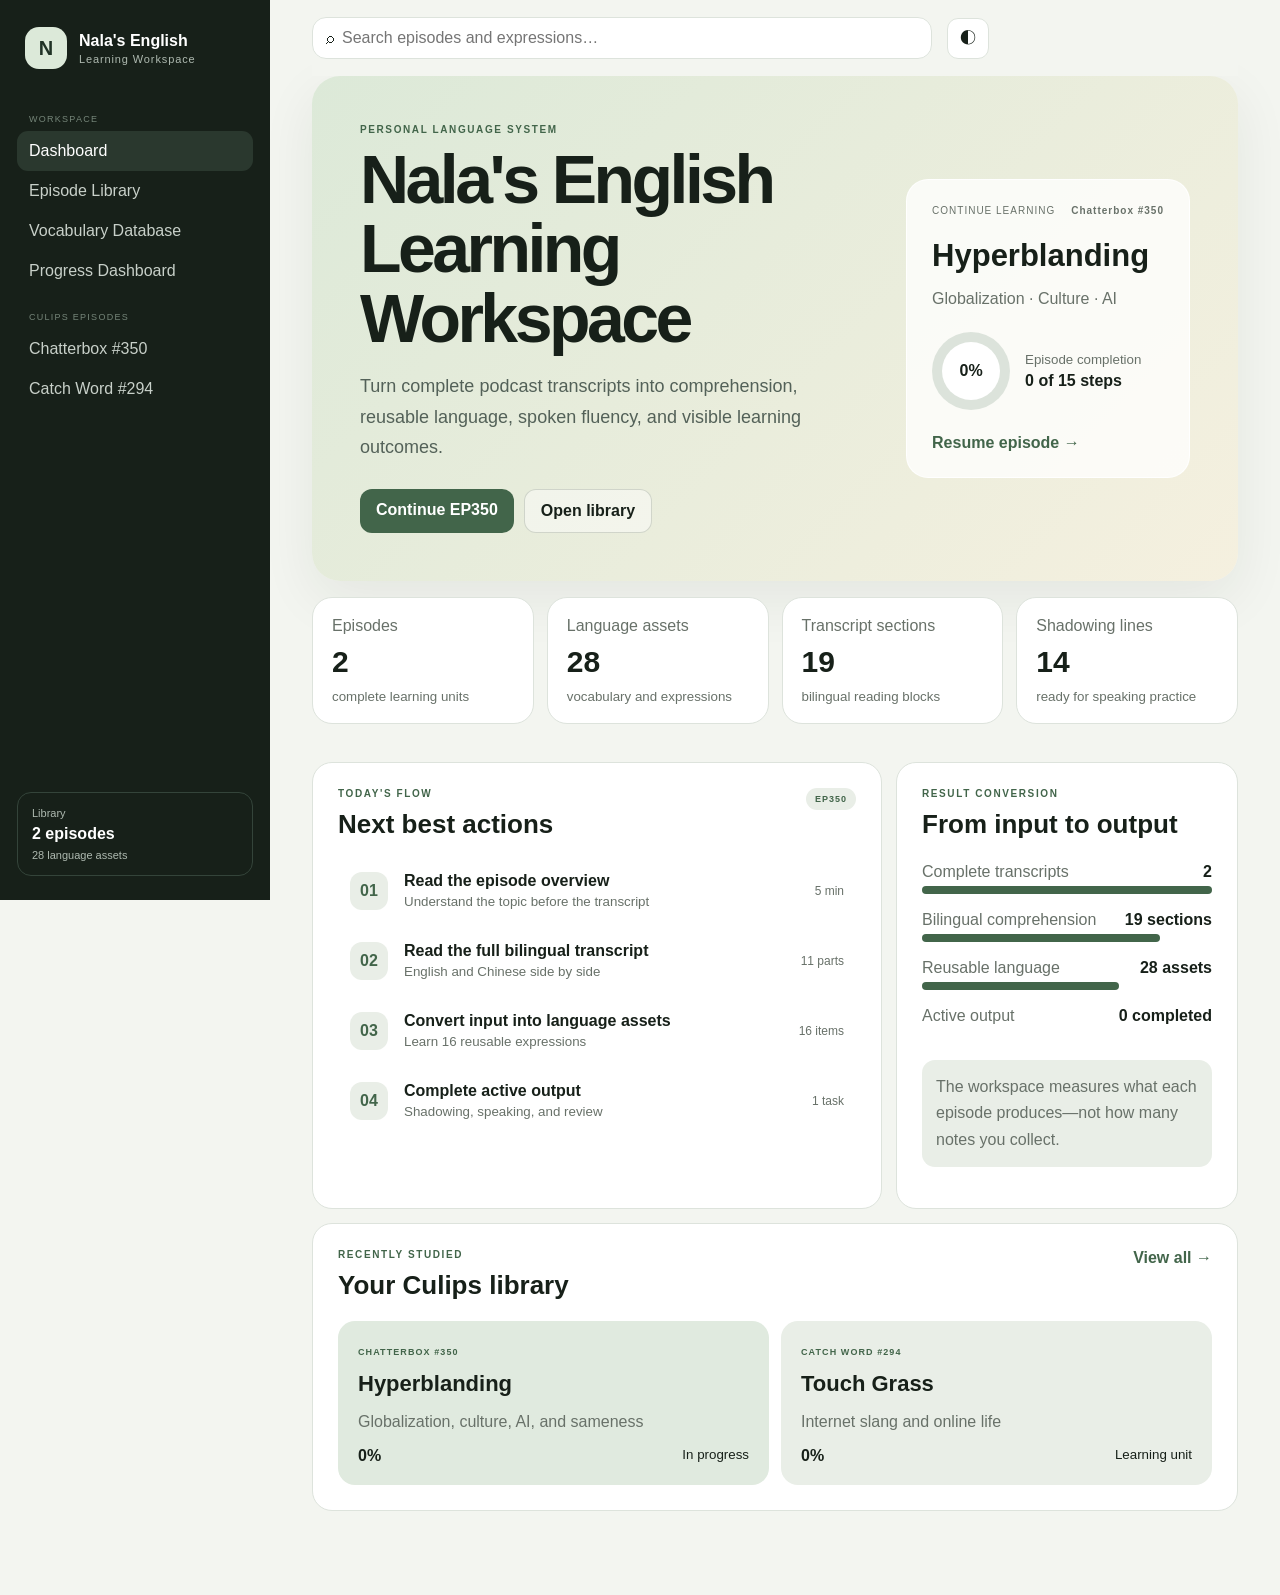
==== commit a169e1e5: "Add files via upload" ====
--- a/index.html
+++ b/index.html
@@ -1,391 +1,69 @@
 <!doctype html>
-<html lang="zh-CN">
-<head>
-<meta charset="utf-8">
-<meta name="viewport" content="width=device-width,initial-scale=1">
-<meta name="description" content="Nala's English Learning Workspace">
-<title>Nala's English Learning Workspace</title>
-<link rel="stylesheet" href="styles.css">
-</head>
-<body>
-<div class="app">
-  <aside id="sidebar">
-    <a class="brand" href="#dashboard">
-      <span class="brand-mark">N</span>
-      <span><b>Nala's English</b><small>Learning Workspace</small></span>
-    </a>
-    <nav>
-      <button class="nav active" data-page="dashboard">⌂ <span>Dashboard</span></button>
-      <div class="nav-label">CULIPS LIBRARY</div>
-      <button class="nav" data-page="library">▦ <span>Episode Library</span></button>
-      <button class="nav" data-page="reader">▤ <span>EP294 Reader</span></button>
-      <div class="nav-label">LEARNING SYSTEM</div>
-      <button class="nav" data-page="vocabulary">◇ <span>Vocabulary Database</span></button>
-      <button class="nav" data-page="shadowing">◉ <span>Shadowing Studio</span></button>
-      <button class="nav" data-page="speaking">◎ <span>Speaking Workspace</span></button>
-      <button class="nav" data-page="review">↻ <span>Review Center</span></button>
-      <button class="nav" data-page="progress">↗ <span>Progress Dashboard</span></button>
-    </nav>
-    <div class="sidebar-progress">
-      <div><span>EP294 progress</span><b id="sidePct">0%</b></div>
-      <div class="track"><span id="sideBar"></span></div>
+<html lang="zh-CN"><head><meta charset="utf-8"><meta name="viewport" content="width=device-width,initial-scale=1">
+<meta name="description" content="Nala's English Learning Workspace"><title>Nala&#x27;s English Learning Workspace</title>
+<link rel="stylesheet" href="assets/css/styles.css"></head>
+<body><div class="app">
+<aside class="sidebar" id="sidebar">
+  <a class="brand" href="index.html"><span class="brand-mark">N</span><span><b>Nala's English</b><small>Learning Workspace</small></span></a>
+  <nav>
+    <div class="nav-label">WORKSPACE</div>
+    <a class="nav active" href="index.html">Dashboard</a><a class="nav" href="library.html">Episode Library</a><a class="nav" href="vocabulary.html">Vocabulary Database</a><a class="nav" href="progress.html">Progress Dashboard</a>
+    <div class="nav-label">CULIPS EPISODES</div>
+    <a class="nav" href="episodes/ep350.html">Chatterbox #350</a>
+    <a class="nav" href="episodes/ep294.html">Catch Word #294</a>
+  </nav>
+  <div class="side-summary"><span>Library</span><b>2 episodes</b><small>28 language assets</small></div>
+</aside>
+<main><header class="topbar"><button class="menu" id="menu">☰</button><div class="searchbox"><span>⌕</span><input id="siteSearch" placeholder="Search episodes and expressions…"></div><button class="theme" id="theme">◐</button></header>
+
+<section class="page dashboard">
+  <div class="hero">
+    <div>
+      <p class="eyebrow">PERSONAL LANGUAGE SYSTEM</p>
+      <h1>Nala's English<br>Learning Workspace</h1>
+      <p class="hero-copy">Turn complete podcast transcripts into comprehension, reusable language, spoken fluency, and visible learning outcomes.</p>
+      <div class="hero-actions"><a class="primary" href="episodes/ep350.html">Continue EP350</a><a class="secondary" href="library.html">Open library</a></div>
     </div>
-  </aside>
-
-  <main>
-    <header>
-      <button id="menu">☰</button>
-      <div class="quick-search"><span>⌕</span><input id="globalSearch" placeholder="Search your workspace…"></div>
-      <button id="theme">◐</button>
-    </header>
-
-    <section class="page active" id="dashboard">
-      <div class="workspace-hero">
-        <div>
-          <p class="eyebrow">PERSONAL LANGUAGE SYSTEM</p>
-          <h1>Nala's English<br>Learning Workspace</h1>
-          <p class="hero-copy">Turn every Culips episode into four visible outcomes: comprehension, reusable language, spoken fluency, and lasting review.</p>
-          <div class="hero-actions">
-            <button class="primary" data-go="reader">Continue EP294</button>
-            <button class="secondary" data-go="library">Open library</button>
-          </div>
-        </div>
-        <div class="focus-card">
-          <div class="focus-top"><span>NOW LEARNING</span><b>Catch Word #294</b></div>
-          <h2>Touch Grass</h2>
-          <p>Internet slang · B2 · 21 min</p>
-          <div class="ring-wrap">
-            <div class="ring" id="heroRing"><span id="heroPct">0%</span></div>
-            <div><small>Overall completion</small><strong id="completedSteps">0 / 12 steps</strong></div>
-          </div>
-          <button data-go="reader">Resume learning →</button>
-        </div>
+    <article class="continue-card">
+      <div class="card-label"><span>CONTINUE LEARNING</span><b>Chatterbox #350</b></div>
+      <h2>Hyperblanding</h2><p>Globalization · Culture · AI</p>
+      <div class="progress-row"><div class="progress-ring" data-ring="ep350"><span>0%</span></div><div><small>Episode completion</small><strong data-progress-label="ep350">0 of 16 steps</strong></div></div>
+      <a href="episodes/ep350.html">Resume episode →</a>
+    </article>
+  </div>
+  <div class="metric-grid">
+    <article class="metric"><span>Episodes</span><strong>2</strong><small>complete learning units</small></article>
+    <article class="metric"><span>Language assets</span><strong>28</strong><small>vocabulary and expressions</small></article>
+    <article class="metric"><span>Transcript sections</span><strong>19</strong><small>bilingual reading blocks</small></article>
+    <article class="metric"><span>Shadowing lines</span><strong>14</strong><small>ready for speaking practice</small></article>
+  </div>
+  <div class="dashboard-grid">
+    <article class="panel">
+      <div class="panel-head"><div><p class="eyebrow">TODAY'S FLOW</p><h2>Next best actions</h2></div><span class="pill">EP350</span></div>
+      <div class="action-list">
+        <a href="episodes/ep350.html#overview"><span>01</span><div><b>Read the episode overview</b><small>Understand the topic before the transcript</small></div><em>5 min</em></a>
+        <a href="episodes/ep350.html#transcript"><span>02</span><div><b>Read the full bilingual transcript</b><small>English and Chinese side by side</small></div><em>11 parts</em></a>
+        <a href="episodes/ep350.html#language"><span>03</span><div><b>Convert input into language assets</b><small>Learn 16 reusable expressions</small></div><em>16 items</em></a>
+        <a href="episodes/ep350.html#output"><span>04</span><div><b>Complete active output</b><small>Shadowing, speaking, and review</small></div><em>1 task</em></a>
       </div>
-
-      <div class="metric-grid">
-        <article class="metric"><span>Episodes</span><strong>1</strong><small>in your library</small></article>
-        <article class="metric"><span>Expressions</span><strong>12</strong><small>ready to reuse</small></article>
-        <article class="metric"><span>Shadowing lines</span><strong>6</strong><small>for pronunciation</small></article>
-        <article class="metric"><span>Output tasks</span><strong id="outputCount">0</strong><small>completed</small></article>
+    </article>
+    <article class="panel">
+      <div class="panel-head"><div><p class="eyebrow">RESULT CONVERSION</p><h2>From input to output</h2></div></div>
+      <div class="funnel">
+        <div><span>Complete transcripts</span><b>2</b><i style="width:100%"></i></div>
+        <div><span>Bilingual comprehension</span><b>19 sections</b><i style="width:82%"></i></div>
+        <div><span>Reusable language</span><b>28 assets</b><i style="width:68%"></i></div>
+        <div><span>Active output</span><b id="outputMetric">0 completed</b><i id="outputBar" style="width:0%"></i></div>
       </div>
-
-      <div class="dashboard-grid">
-        <article class="panel today-panel">
-          <div class="panel-head"><div><p class="eyebrow">TODAY'S FLOW</p><h2>Next best actions</h2></div><span class="date-pill">EP294</span></div>
-          <div class="action-list">
-            <button data-go="reader"><span class="action-icon">01</span><div><b>Read the full transcript</b><small>English and Chinese side by side</small></div><em id="readStatus">In progress</em></button>
-            <button data-go="vocabulary"><span class="action-icon">02</span><div><b>Convert input into expressions</b><small>Build a reusable language database</small></div><em>12 items</em></button>
-            <button data-go="shadowing"><span class="action-icon">03</span><div><b>Complete shadowing practice</b><small>Listen, imitate, repeat</small></div><em>6 lines</em></button>
-            <button data-go="speaking"><span class="action-icon">04</span><div><b>Create active output</b><small>Speak or write in your own words</small></div><em id="outputStatus">Not started</em></button>
-          </div>
-        </article>
-
-        <article class="panel conversion-panel">
-          <div class="panel-head"><div><p class="eyebrow">RESULT CONVERSION</p><h2>From input to output</h2></div></div>
-          <div class="funnel">
-            <div><span>Transcript</span><b>1 full episode</b><i style="width:100%"></i></div>
-            <div><span>Comprehension</span><b>8 sections</b><i id="comprehensionBar" style="width:0%"></i></div>
-            <div><span>Language assets</span><b>12 expressions</b><i style="width:72%"></i></div>
-            <div><span>Spoken output</span><b id="spokenValue">0 completed</b><i id="spokenBar" style="width:0%"></i></div>
-          </div>
-          <p class="insight">Your goal is not to collect notes. It is to turn every episode into language you can understand, retrieve, and use.</p>
-        </article>
-      </div>
-
-      <article class="panel pathway">
-        <div class="panel-head"><div><p class="eyebrow">LEARNING PATH</p><h2>EP294 completion map</h2></div><button data-go="reader">Open episode</button></div>
-        <div class="path">
-          <div class="path-step"><span>1</span><b>Transcript</b><small>Read and understand</small></div>
-          <i></i>
-          <div class="path-step"><span>2</span><b>Vocabulary</b><small>Extract useful language</small></div>
-          <i></i>
-          <div class="path-step"><span>3</span><b>Shadowing</b><small>Train rhythm and sound</small></div>
-          <i></i>
-          <div class="path-step"><span>4</span><b>Speaking</b><small>Produce your own answer</small></div>
-          <i></i>
-          <div class="path-step"><span>5</span><b>Review</b><small>Strengthen long-term memory</small></div>
-        </div>
-      </article>
-    </section>
-
-    <section class="page" id="library">
-      <div class="page-title"><p class="eyebrow">CULIPS LIBRARY</p><h1>Episode Library</h1><p>Every episode becomes one complete learning unit.</p></div>
-      <div class="episode-card">
-        <div class="episode-number">294</div>
-        <div><span class="badge">CATCH WORD</span><h2>Touch Grass</h2><p>Internet slang · chronically online · terminally online</p></div>
-        <div class="episode-meta"><b id="libraryPct">0%</b><button data-go="reader">Open episode</button></div>
-      </div>
-    </section>
-
-    <section class="page" id="reader">
-      <div class="page-title reader-title">
-        <div><p class="eyebrow">CATCH WORD #294</p><h1>Touch Grass</h1><p>Complete transcript · timestamps removed · English and Chinese side by side</p></div>
-        <div class="reader-progress"><span>Reading progress</span><b id="readerPct">0%</b></div>
-      </div>
-      <div class="reader-toolbar">
-        <button class="view active" data-view="both">中英对照</button>
-        <button class="view" data-view="en">仅英文</button>
-        <button class="view" data-view="zh">仅中文</button>
-        <input id="readerSearch" placeholder="Search inside this episode…">
-      </div>
-      <article class="source-note">原文按你上传的 Transcript 保留，仅删除全部时间戳；中文按相同语义段落对照呈现。</article>
-      <div id="readerContent">
-    <article class="reader-section" data-search="opening and episode focus hello and welcome to catch word, the qlips vocabulary series where we teach you idioms, slang, expressions, phrase-overbes and more that will help you build your english vocabulary which will improve your speaking and listening skills. joining me today as my co-host is indiana. hey there, indiana, how are you? hey, andrew, i am doing well. how have you been? i&#x27;m doing well as well, and indiana, i think we have a couple of fun expressions today. i think maybe to an extent, they are appropriate for us because i think sometimes you could use these expressions maybe to talk about the kinds of lifestyles that we have, indiana, and in fact, maybe you don&#x27;t realize it, but you are the inspiration for this episode because you used one of these expressions in a recent qlips episode and i noticed that and i thought, we got to expand on it and teach our listeners this expression in more detail in catch word. and so that&#x27;s what we&#x27;re doing here today. guys, we&#x27;re going to teach you two expressions that are kind of new and kind of like hip, slangy internet expressions that we use to talk about people who are always online and are always using the internet and in fact, indiana, i think it&#x27;s not just you and me. it&#x27;s like everybody these days, we&#x27;re always connected, always online, always using apps and our phones and all of our devices. so these are very appropriate expressions, i think, for today&#x27;s modern lifestyle. guys, we&#x27;ll get into our lesson here in a second and explain them and give you some examples of how to use these two great expressions. but before we do, i want to let you know that there&#x27;s an interactive transcript and a study guide that is available for this episode for all qlips members. inside the study guide, there will be detailed explanations and real world examples of how you can use all of the interesting vocabulary that you hear me and indiana use in this episode. there&#x27;s also a quiz and more. so all qlips members can get the study guide and the interactive transcript. if you&#x27;re not a qlips member yet, but you&#x27;d like to sign up, then just visit our website, qlips.com. you can learn about all of the details and do that there. okay, let&#x27;s get started with the lesson today, indiana. i&#x27;ll let you do the honors. what are the two key expressions that we&#x27;re going to teach everyone today? today we&#x27;re talking about the expression touch grass as an go-touch grass. 大家好，欢迎收听 catch word。这是 culips 的词汇系列节目，我们会教授习语、俚语、固定表达、短语动词等内容，帮助大家扩充英语词汇量，从而提升口语和听力能力。今天和 andrew 一起主持节目的是 indiana。两人互相问候后，andrew 说，今天要讲的几个表达既有趣，也在一定程度上很适合用来形容他们的生活方式。事实上，indiana 还是这一期节目的灵感来源，因为她最近在另一集 culips 节目中用过其中一个表达。andrew 注意到了，觉得应该在 catch word 中进一步展开，并向听众更详细地讲解。
-
-本期节目将介绍两个比较新、很流行、带有网络俚语色彩的表达，用来谈论那些总是在线、一直使用互联网的人。andrew 认为，这种情况并不只属于他和 indiana；如今几乎所有人都一直保持连接，不断使用应用程序、手机和各种电子设备，因此这些表达非常符合现代生活。节目稍后会详细解释它们，并提供实际例子。
-
-正式进入课程之前，andrew 提醒听众，本期节目配有互动式逐字稿和学习指南，culips 会员可以使用。学习指南中包含详细解释、更多真实例句、测验以及其他学习内容。尚未成为会员的听众可以前往 culips 官网了解并注册。随后，andrew 请 indiana 介绍今天要学习的两个表达。">
-      <div class="section-kicker">PART 01</div>
-      <h2>Opening and episode focus</h2>
-      <div class="parallel-reader">
-        <div class="language-column">
-          <div class="language-label">ENGLISH</div>
-          <p>Hello and welcome to Catch Word, the QLips vocabulary series where we teach you idioms, slang, expressions, phrase-overbes and more that will help you build your English vocabulary which will improve your speaking and listening skills. Joining me today as my co-host is Indiana. Hey there, Indiana, how are you? Hey, Andrew, I am doing well. How have you been? I&#x27;m doing well as well, and Indiana, I think we have a couple of fun expressions today. I think maybe to an extent, they are appropriate for us because I think sometimes you could use these expressions maybe to talk about the kinds of lifestyles that we have, Indiana, and in fact, maybe you don&#x27;t realize it, but you are the inspiration for this episode because you used one of these expressions in a recent QLips episode and I noticed that and I thought, we got to expand on it and teach our listeners this expression in more detail in Catch Word. And so that&#x27;s what we&#x27;re doing here today. Guys, we&#x27;re going to teach you two expressions that are kind of new and kind of like hip, slangy internet expressions that we use to talk about people who are always online and are always using the internet and in fact, Indiana, I think it&#x27;s not just you and me. It&#x27;s like everybody these days, we&#x27;re always connected, always online, always using apps and our phones and all of our devices. So these are very appropriate expressions, I think, for today&#x27;s modern lifestyle. Guys, we&#x27;ll get into our lesson here in a second and explain them and give you some examples of how to use these two great expressions. But before we do, I want to let you know that there&#x27;s an interactive transcript and a study guide that is available for this episode for all QLips members. Inside the study guide, there will be detailed explanations and real world examples of how you can use all of the interesting vocabulary that you hear me and Indiana use in this episode. There&#x27;s also a quiz and more. So all QLips members can get the study guide and the interactive transcript. If you&#x27;re not a QLips member yet, but you&#x27;d like to sign up, then just visit our website, QLips.com. You can learn about all of the details and do that there. Okay, let&#x27;s get started with the lesson today, Indiana. I&#x27;ll let you do the honors. What are the two key expressions that we&#x27;re going to teach everyone today? Today we&#x27;re talking about the expression touch grass as an go-touch grass.</p>
-        </div>
-        <div class="language-column translation">
-          <div class="language-label">中文对照</div>
-          <p>大家好，欢迎收听 Catch Word。这是 Culips 的词汇系列节目，我们会教授习语、俚语、固定表达、短语动词等内容，帮助大家扩充英语词汇量，从而提升口语和听力能力。今天和 Andrew 一起主持节目的是 Indiana。两人互相问候后，Andrew 说，今天要讲的几个表达既有趣，也在一定程度上很适合用来形容他们的生活方式。事实上，Indiana 还是这一期节目的灵感来源，因为她最近在另一集 Culips 节目中用过其中一个表达。Andrew 注意到了，觉得应该在 Catch Word 中进一步展开，并向听众更详细地讲解。
-
-本期节目将介绍两个比较新、很流行、带有网络俚语色彩的表达，用来谈论那些总是在线、一直使用互联网的人。Andrew 认为，这种情况并不只属于他和 Indiana；如今几乎所有人都一直保持连接，不断使用应用程序、手机和各种电子设备，因此这些表达非常符合现代生活。节目稍后会详细解释它们，并提供实际例子。
-
-正式进入课程之前，Andrew 提醒听众，本期节目配有互动式逐字稿和学习指南，Culips 会员可以使用。学习指南中包含详细解释、更多真实例句、测验以及其他学习内容。尚未成为会员的听众可以前往 Culips 官网了解并注册。随后，Andrew 请 Indiana 介绍今天要学习的两个表达。</p>
-        </div>
-      </div>
-      <label class="section-check"><input type="checkbox" data-progress="read-1"> 完成本部分阅读</label>
+      <p class="callout">The workspace measures what each episode produces—not how many notes you collect.</p>
     </article>
-    
-    <article class="reader-section" data-search="what “touch grass” means you may have seen this online a few times or maybe even heard it in real life. and we are also talking about being terminally or chronically online. so just grabbing a person as terminally or chronically online. okay, very good. the first expression touch grass and the second one chronically online or terminally online. i think we use them both and they both have the same meaning. but let&#x27;s start with touch grass. so we know grass is like this plant that grows outside, right? maybe you&#x27;d see grass growing in a park or maybe you&#x27;d see grass growing in a field. so just plant outside. why would we tell someone to touch grass? when would we use this expression? you might expect that this would be something like you should reconnect with nature or enjoy some time outside, get some sun. but it&#x27;s really specifically to tell somebody that they have been cooped up inside, staring at their phone or computer too long and getting way too deep into the internet, getting too disconnected from reality and what really matters. so this is sort of like almost an insult or a joke that you could say. you could tell somebody you need to go touch grass or samantha has been online way too much recently. she really needs to touch grass. it&#x27;s this criticism that you would make saying that somebody needs to reconnect with reality. like they&#x27;re getting too deep into the weeds, perhaps in conspiracy theories or like celebrity drama on social media and no longer in touch with what matters. yeah, it reminds me of like when i look on instagram and all i see on instagram are beautiful people wearing expensive clothes, driving the nicest cars, traveling all the time. and their lifestyles look really amazing, right? and it&#x27;s really natural to feel jealous in those kinds of situations. it feels like everybody is living this extravagant, wonderful lifestyle except me. but then i close the app and i go outside and i notice, well, the world is filled with just regular people like me. like instagram is this weird place where all we see are these, you know, really fantastic lifestyles that are not really what most people actually live is not really reality. and so some people don&#x27;t have that experience of seeing indiana 说，第一个表达是 touch grass，常见说法是 go touch grass。听众可能已经在网上见过，也可能在现实生活中听别人使用过。第二组表达是 terminally online 和 chronically online，用于形容一个人长期或严重地泡在网上。andrew 总结说，本期重点就是 touch grass，以及 chronically online 和 terminally online。
-
-接着，两人从 touch grass 的字面意思讲起。grass 是长在公园、田野等户外环境中的草。那么，为什么要让别人“去摸草”呢？从表面上看，这句话似乎是在建议某人亲近自然、出去晒太阳，但它实际上有非常具体的网络含义：一个人长时间闷在室内，盯着手机或电脑，在互联网中越陷越深，逐渐脱离现实，也忘记现实生活中真正重要的事情。
-
-因此，touch grass 往往接近一句带有讽刺意味的批评，有时像玩笑，有时也带有轻微侮辱。你可以说 you need to go touch grass，也可以说 samantha 最近上网太多了，她真的需要 touch grass。它是在批评某人应该重新与现实建立联系，因为对方可能在阴谋论、明星八卦等网络内容中钻得太深，已经忽视现实中真正重要的事情。">
-      <div class="section-kicker">PART 02</div>
-      <h2>What “touch grass” means</h2>
-      <div class="parallel-reader">
-        <div class="language-column">
-          <div class="language-label">ENGLISH</div>
-          <p>You may have seen this online a few times or maybe even heard it in real life. And we are also talking about being terminally or chronically online. So just grabbing a person as terminally or chronically online. Okay, very good. The first expression touch grass and the second one chronically online or terminally online. I think we use them both and they both have the same meaning. But let&#x27;s start with touch grass. So we know grass is like this plant that grows outside, right? Maybe you&#x27;d see grass growing in a park or maybe you&#x27;d see grass growing in a field. So just plant outside. Why would we tell someone to touch grass? When would we use this expression? You might expect that this would be something like you should reconnect with nature or enjoy some time outside, get some sun. But it&#x27;s really specifically to tell somebody that they have been cooped up inside, staring at their phone or computer too long and getting way too deep into the internet, getting too disconnected from reality and what really matters. So this is sort of like almost an insult or a joke that you could say. You could tell somebody you need to go touch grass or Samantha has been online way too much recently. She really needs to touch grass. It&#x27;s this criticism that you would make saying that somebody needs to reconnect with reality. Like they&#x27;re getting too deep into the weeds, perhaps in conspiracy theories or like celebrity drama on social media and no longer in touch with what matters. Yeah, it reminds me of like when I look on Instagram and all I see on Instagram are beautiful people wearing expensive clothes, driving the nicest cars, traveling all the time. And their lifestyles look really amazing, right? And it&#x27;s really natural to feel jealous in those kinds of situations. It feels like everybody is living this extravagant, wonderful lifestyle except me. But then I close the app and I go outside and I notice, well, the world is filled with just regular people like me. Like Instagram is this weird place where all we see are these, you know, really fantastic lifestyles that are not really what most people actually live is not really reality. And so some people don&#x27;t have that experience of seeing</p>
-        </div>
-        <div class="language-column translation">
-          <div class="language-label">中文对照</div>
-          <p>Indiana 说，第一个表达是 touch grass，常见说法是 Go touch grass。听众可能已经在网上见过，也可能在现实生活中听别人使用过。第二组表达是 terminally online 和 chronically online，用于形容一个人长期或严重地泡在网上。Andrew 总结说，本期重点就是 touch grass，以及 chronically online 和 terminally online。
-
-接着，两人从 touch grass 的字面意思讲起。grass 是长在公园、田野等户外环境中的草。那么，为什么要让别人“去摸草”呢？从表面上看，这句话似乎是在建议某人亲近自然、出去晒太阳，但它实际上有非常具体的网络含义：一个人长时间闷在室内，盯着手机或电脑，在互联网中越陷越深，逐渐脱离现实，也忘记现实生活中真正重要的事情。
-
-因此，touch grass 往往接近一句带有讽刺意味的批评，有时像玩笑，有时也带有轻微侮辱。你可以说 You need to go touch grass，也可以说 Samantha 最近上网太多了，她真的需要 touch grass。它是在批评某人应该重新与现实建立联系，因为对方可能在阴谋论、明星八卦等网络内容中钻得太深，已经忽视现实中真正重要的事情。</p>
-        </div>
-      </div>
-      <label class="section-check"><input type="checkbox" data-progress="read-2"> 完成本部分阅读</label>
-    </article>
-    
-    <article class="reader-section" data-search="how the internet can distort reality the real world and they&#x27;re just so wrapped up in what they see online and they get a distorted view of reality. and so we use this expression often to talk about these people where they&#x27;ve lost what reality actually is. and they found themselves in like a weird corner of the internet or a dark corner of the internet. it might be about politics, it might be about conspiracy theories, it might be about ideas, about society. it could be like gender roles in society. it could be religious. it could be anything, but it&#x27;s like how most normal people think it&#x27;s very different from that. that&#x27;s the key point. so anyone who has had this break with reality and found themselves in a weird corner of the internet and are spending too much time there, then we say, hey, you got to touch grass, you have to go outside and well, actually, it&#x27;s not. this is a good point. when we say touch grass, we don&#x27;t actually mean for someone to go outside and touch grass, right? it just means log off the internet, go spend some time with real people and connect and try and get back to ordinary life. i think that&#x27;s the meaning here. indiana, did you have anything else to add to that? yeah, i think just jumping off on what you said there, like when you&#x27;re spending so much mental energy and focus on something that really largely just exists online, like you mentioned, some niche corner of the internet, some small community, maybe you&#x27;re getting really deep into conspiracy theories, or you&#x27;re just super, super focused on this very kind of small community of people or small interest, right? and it could be like we mentioned celebrity drama or like yeah, conspiracy theories. if you&#x27;re spending so much time and energy on that that it&#x27;s affecting your like mental health relationships, that&#x27;s when i would say, okay, touch grass. right. it&#x27;s really causing problems for you, you know, this interest or the subcession. yeah, yeah, when it&#x27;s causing problems, right? that&#x27;s a good time to use it. now, indiana, i don&#x27;t know if i would actually say this to somebody&#x27;s face, like for example, indiana, if you were spending too much time online and i noticed you behaving in some weird ways because of this, i don&#x27;t think i would say indiana go touch grass. like to me, that seems too rude and too strong and i&#x27;m sure you andrew 联想到自己刷 instagram 时的感受。平台上似乎到处都是外表出众的人，他们穿着昂贵的衣服、开着最好的车、不断旅行，生活看起来非常精彩。看到这些内容时，人很容易产生嫉妒，好像所有人都过着奢华而美好的生活，只有自己没有。但当 andrew 关掉应用、走到外面，就会发现现实世界里大多数都是和自己一样的普通人。instagram 展示的是一种非常特殊、并不能代表多数人真实生活的景象。
-
-有些人缺少这种重新看见现实的过程。他们完全被网上看到的内容包围，于是形成扭曲的现实观。人可能陷入互联网某个奇怪甚至阴暗的角落，内容可能涉及政治、阴谋论、社会观念、性别角色、宗教等。关键在于，这些圈子中的想法往往与普通社会对现实的基本理解相差很大。对于这种已经与现实产生断裂、又在某个网络角落花费过多时间的人，人们就可能说：你得去 touch grass。
-
-不过，这并不是要求对方真的走出去摸草。它真正的意思是：退出网络，去和现实中的人相处，重新连接普通生活。indiana 补充说，当一个人把大量注意力和心理能量投入某个主要存在于网络中的小众圈子、阴谋论或明星八卦，并且这种投入已经影响心理健康或人际关系时，就很适合说这个人需要 touch grass。andrew 也认同：当这种兴趣或执念开始给生活制造问题时，就是这个表达最典型的使用场景。">
-      <div class="section-kicker">PART 03</div>
-      <h2>How the internet can distort reality</h2>
-      <div class="parallel-reader">
-        <div class="language-column">
-          <div class="language-label">ENGLISH</div>
-          <p>the real world and they&#x27;re just so wrapped up in what they see online and they get a distorted view of reality. And so we use this expression often to talk about these people where they&#x27;ve lost what reality actually is. And they found themselves in like a weird corner of the internet or a dark corner of the internet. It might be about politics, it might be about conspiracy theories, it might be about ideas, about society. It could be like gender roles in society. It could be religious. It could be anything, but it&#x27;s like how most normal people think it&#x27;s very different from that. That&#x27;s the key point. So anyone who has had this break with reality and found themselves in a weird corner of the internet and are spending too much time there, then we say, hey, you got to touch grass, you have to go outside and well, actually, it&#x27;s not. This is a good point. When we say touch grass, we don&#x27;t actually mean for someone to go outside and touch grass, right? It just means log off the internet, go spend some time with real people and connect and try and get back to ordinary life. I think that&#x27;s the meaning here. Indiana, did you have anything else to add to that? Yeah, I think just jumping off on what you said there, like when you&#x27;re spending so much mental energy and focus on something that really largely just exists online, like you mentioned, some niche corner of the internet, some small community, maybe you&#x27;re getting really deep into conspiracy theories, or you&#x27;re just super, super focused on this very kind of small community of people or small interest, right? And it could be like we mentioned celebrity drama or like yeah, conspiracy theories. If you&#x27;re spending so much time and energy on that that it&#x27;s affecting your like mental health relationships, that&#x27;s when I would say, okay, touch grass. Right. It&#x27;s really causing problems for you, you know, this interest or the subcession. Yeah, yeah, when it&#x27;s causing problems, right? That&#x27;s a good time to use it. Now, Indiana, I don&#x27;t know if I would actually say this to somebody&#x27;s face, like for example, Indiana, if you were spending too much time online and I noticed you behaving in some weird ways because of this, I don&#x27;t think I would say Indiana go touch grass. Like to me, that seems too rude and too strong and I&#x27;m sure you</p>
-        </div>
-        <div class="language-column translation">
-          <div class="language-label">中文对照</div>
-          <p>Andrew 联想到自己刷 Instagram 时的感受。平台上似乎到处都是外表出众的人，他们穿着昂贵的衣服、开着最好的车、不断旅行，生活看起来非常精彩。看到这些内容时，人很容易产生嫉妒，好像所有人都过着奢华而美好的生活，只有自己没有。但当 Andrew 关掉应用、走到外面，就会发现现实世界里大多数都是和自己一样的普通人。Instagram 展示的是一种非常特殊、并不能代表多数人真实生活的景象。
-
-有些人缺少这种重新看见现实的过程。他们完全被网上看到的内容包围，于是形成扭曲的现实观。人可能陷入互联网某个奇怪甚至阴暗的角落，内容可能涉及政治、阴谋论、社会观念、性别角色、宗教等。关键在于，这些圈子中的想法往往与普通社会对现实的基本理解相差很大。对于这种已经与现实产生断裂、又在某个网络角落花费过多时间的人，人们就可能说：你得去 touch grass。
-
-不过，这并不是要求对方真的走出去摸草。它真正的意思是：退出网络，去和现实中的人相处，重新连接普通生活。Indiana 补充说，当一个人把大量注意力和心理能量投入某个主要存在于网络中的小众圈子、阴谋论或明星八卦，并且这种投入已经影响心理健康或人际关系时，就很适合说这个人需要 touch grass。Andrew 也认同：当这种兴趣或执念开始给生活制造问题时，就是这个表达最典型的使用场景。</p>
-        </div>
-      </div>
-      <label class="section-check"><input type="checkbox" data-progress="read-3"> 完成本部分阅读</label>
-    </article>
-    
-    <article class="reader-section" data-search="tone, usage, and online arguments probably feel the same way. now, maybe if i was like in an argument, maybe with a family member, like if my brother were spending too much time online or something, i could maybe say, bro, go touch grass dude, like what? you&#x27;ve lost track of what&#x27;s real, you know, maybe in this situation, i would say something like that. but in general, i don&#x27;t think i would use this with, you know, work colleagues or acquaintances or even friends, really, it seems too strong. so what kind of situations would you actually use this expression in? yeah, i think it&#x27;s, it sounds very dismissive and insulting. i agree with you to say directly to somebody, right? if you&#x27;re trying to end an argument and just get the last word, yeah, you say a touch grass, bro, like come on. but if i was complaining about someone, maybe somebody&#x27;s behavior to somebody else, i might say like, yeah, michael really needs to touch grass or bethany cannot stop talking about this weird conspiracy theory she&#x27;s getting into, like touch grass girl. like, i would say it complaining like that. but yeah, it&#x27;s quite rude to say to someone&#x27;s face about them. yeah, or i think we would maybe use it to talk about different groups of people, right? like in society, you could say, maybe i don&#x27;t know, high school kids these days, they need to touch grass or something, right? you could use it to talk about a certain segment of society. but using it to somebody&#x27;s face, i think, yeah, it is not really how we&#x27;d use it. and i do see this expression a ton online. so one of my addictions, maybe i need to touch grass, but one of my social media addictions that&#x27;s hard for me to break is reddit. so i spend a little bit too much time on reddit, probably just reading through different discussions about news and different topics. and i see this one on reddit often people will get into an online argument and they&#x27;ll say to somebody, go touch grass, meaning like log out of reddit, stop posting so much, it goes spend some time with your family, this kind of thing. exactly. it&#x27;s a good one liner to just end an argument or to be dismissive. so yeah, exactly because everything is so brief, comment based and write x formerly known as twitter, like you only have so many characters to use, like these short replies, it&#x27;s easy to just insult somebody or get the last word. so go touch grass, bro. yeah. it makes sense. i also see it andrew 接着讨论这个表达的礼貌程度。他表示，即使 indiana 因为上网太多而表现得有些奇怪，他也不太会当面直接说 indiana, go touch grass，因为这听起来太强硬、太无礼。若是在和家人争论，例如弟弟因为长期泡在网上而失去对现实的判断，他或许会说 bro, go touch grass, dude，意思是“你已经搞不清什么是真的了”。但在一般情况下，他不会对同事、普通熟人，甚至朋友直接使用。
-
-indiana 同意，这句话当面对别人说时非常轻蔑，很像在侮辱人。如果只是想终止争论并抢到最后一句，可以说 touch grass, bro。但更常见的是在向第三个人抱怨某人的行为，例如 michael really needs to touch grass，或者 bethany 不停谈论她最近沉迷的奇怪阴谋论，于是吐槽说 touch grass, girl。也可以把它用于某类群体，例如说现在的高中生需要多回归现实。
-
-andrew 还提到，他在 reddit 上经常见到这个表达。他承认自己也有点沉迷 reddit，经常浏览新闻以及各种话题的讨论。在网络争论中，人们会用 go touch grass 来表示：退出 reddit，别再发这么多内容，去陪陪家人、过现实生活。indiana 认为它很适合作为结束争论的简短一句话，因为在 x，也就是以前的 twitter 等平台上，人们只能用很短的评论互相回应，于是这种一句话式的嘲讽非常常见。两位主持人都认为，它主要出现在社交媒体上，现实日常对话中偶尔能听到，但频率较低。">
-      <div class="section-kicker">PART 04</div>
-      <h2>Tone, usage, and online arguments</h2>
-      <div class="parallel-reader">
-        <div class="language-column">
-          <div class="language-label">ENGLISH</div>
-          <p>probably feel the same way. Now, maybe if I was like in an argument, maybe with a family member, like if my brother were spending too much time online or something, I could maybe say, bro, go touch grass dude, like what? You&#x27;ve lost track of what&#x27;s real, you know, maybe in this situation, I would say something like that. But in general, I don&#x27;t think I would use this with, you know, work colleagues or acquaintances or even friends, really, it seems too strong. So what kind of situations would you actually use this expression in? Yeah, I think it&#x27;s, it sounds very dismissive and insulting. I agree with you to say directly to somebody, right? If you&#x27;re trying to end an argument and just get the last word, yeah, you say a touch grass, bro, like come on. But if I was complaining about someone, maybe somebody&#x27;s behavior to somebody else, I might say like, yeah, Michael really needs to touch grass or Bethany cannot stop talking about this weird conspiracy theory she&#x27;s getting into, like touch grass girl. Like, I would say it complaining like that. But yeah, it&#x27;s quite rude to say to someone&#x27;s face about them. Yeah, or I think we would maybe use it to talk about different groups of people, right? Like in society, you could say, maybe I don&#x27;t know, high school kids these days, they need to touch grass or something, right? You could use it to talk about a certain segment of society. But using it to somebody&#x27;s face, I think, yeah, it is not really how we&#x27;d use it. And I do see this expression a ton online. So one of my addictions, maybe I need to touch grass, but one of my social media addictions that&#x27;s hard for me to break is Reddit. So I spend a little bit too much time on Reddit, probably just reading through different discussions about news and different topics. And I see this one on Reddit often people will get into an online argument and they&#x27;ll say to somebody, go touch grass, meaning like log out of Reddit, stop posting so much, it goes spend some time with your family, this kind of thing. Exactly. It&#x27;s a good one liner to just end an argument or to be dismissive. So yeah, exactly because everything is so brief, comment based and write X formerly known as Twitter, like you only have so many characters to use, like these short replies, it&#x27;s easy to just insult somebody or get the last word. So go touch grass, bro. Yeah. It makes sense. I also see it</p>
-        </div>
-        <div class="language-column translation">
-          <div class="language-label">中文对照</div>
-          <p>Andrew 接着讨论这个表达的礼貌程度。他表示，即使 Indiana 因为上网太多而表现得有些奇怪，他也不太会当面直接说 Indiana, go touch grass，因为这听起来太强硬、太无礼。若是在和家人争论，例如弟弟因为长期泡在网上而失去对现实的判断，他或许会说 Bro, go touch grass, dude，意思是“你已经搞不清什么是真的了”。但在一般情况下，他不会对同事、普通熟人，甚至朋友直接使用。
-
-Indiana 同意，这句话当面对别人说时非常轻蔑，很像在侮辱人。如果只是想终止争论并抢到最后一句，可以说 Touch grass, bro。但更常见的是在向第三个人抱怨某人的行为，例如 Michael really needs to touch grass，或者 Bethany 不停谈论她最近沉迷的奇怪阴谋论，于是吐槽说 Touch grass, girl。也可以把它用于某类群体，例如说现在的高中生需要多回归现实。
-
-Andrew 还提到，他在 Reddit 上经常见到这个表达。他承认自己也有点沉迷 Reddit，经常浏览新闻以及各种话题的讨论。在网络争论中，人们会用 Go touch grass 来表示：退出 Reddit，别再发这么多内容，去陪陪家人、过现实生活。Indiana 认为它很适合作为结束争论的简短一句话，因为在 X，也就是以前的 Twitter 等平台上，人们只能用很短的评论互相回应，于是这种一句话式的嘲讽非常常见。两位主持人都认为，它主要出现在社交媒体上，现实日常对话中偶尔能听到，但频率较低。</p>
-        </div>
-      </div>
-      <label class="section-check"><input type="checkbox" data-progress="read-4"> 完成本部分阅读</label>
-    </article>
-    
-    <article class="reader-section" data-search="example: john and the flat-earth theory mostly online. and then i occasionally will hear it in day-to-day conversation, but mostly on social media. yep. good. okay. well, we have one example prepared for you guys. we&#x27;re cutting it down just to one example today because like we said, we don&#x27;t really use this expression too often when talking to people directly. so we have just one example and let&#x27;s take a listen to it now. here we go. oh, i just saw john walk in the door. listen, if he comes around talking to about his flat or theory, just try to change the subject. is he talking about that again? man, john&#x27;s a nice guy, but he really needs to touch grass and stop believing in these crazy ideas. all right. in this example, we heard two friends at a party and they were hanging out at the party, maybe just talking together and they noticed a new guest arrive at the party. john walked in the door and john&#x27;s a nice guy, but he seems to really be obsessed and believe in this conspiracy theory, which is called the flat earth theory. do you guys know this one? the flat earth theory? some people believe that the earth is not round, that it&#x27;s flat. and yeah, there are some people online. there&#x27;s a community of we call them flat earthers who believe this idea. now, of course, we know that the world is not flat. it&#x27;s round. so the two friends are talking about john and they say he needs to touch grass, meaning he needs to stop believing in these conspiracy theories and instead just not waste his time doing that kind of thing. so i think this is the kind of situation where you would hear this expression used and maybe use it in your speaking as well, this kind of situation. in the end, let&#x27;s move on to our second key expression for this episode, which as you mentioned earlier is terminally online or chronically online. and perhaps we should start by defining these two words terminally and chronically. what do these mean? so these are both adverbs that are often used in medical contexts. so if i said terminal illness or terminally ill, this means a 由于 touch grass 很少适合直接对人说，节目只准备了一个示例。情境是两位朋友在聚会上聊天，其中一人看到 john 走进门，便提醒另一人：如果 john 又开始讲他的地平说理论，就想办法换个话题。另一位朋友很惊讶 john 竟然还在谈这个，并说 john 人不错，但他真的需要 touch grass，不要再相信这些疯狂的想法。
-
-andrew 解释说，所谓 flat-earth theory，就是认为地球不是圆的，而是平的。网上确实存在相信这种观点的群体，人们称他们为 flat earthers。当然，现实中我们知道地球不是平的。两位朋友说 john needs to touch grass，意思并不是让他去户外碰草，而是希望他停止相信这些网络阴谋论，不要继续把时间浪费在这些事情上。主持人认为，这种第三人称谈论某人沉迷网络观念的情境，正是听众最可能听到或使用 touch grass 的场景。">
-      <div class="section-kicker">PART 05</div>
-      <h2>Example: John and the flat-earth theory</h2>
-      <div class="parallel-reader">
-        <div class="language-column">
-          <div class="language-label">ENGLISH</div>
-          <p>mostly online. And then I occasionally will hear it in day-to-day conversation, but mostly on social media. Yep. Good. Okay. Well, we have one example prepared for you guys. We&#x27;re cutting it down just to one example today because like we said, we don&#x27;t really use this expression too often when talking to people directly. So we have just one example and let&#x27;s take a listen to it now. Here we go. Oh, I just saw John walk in the door. Listen, if he comes around talking to about his flat or theory, just try to change the subject. Is he talking about that again? Man, John&#x27;s a nice guy, but he really needs to touch grass and stop believing in these crazy ideas. All right. In this example, we heard two friends at a party and they were hanging out at the party, maybe just talking together and they noticed a new guest arrive at the party. John walked in the door and John&#x27;s a nice guy, but he seems to really be obsessed and believe in this conspiracy theory, which is called the flat earth theory. Do you guys know this one? The flat earth theory? Some people believe that the earth is not round, that it&#x27;s flat. And yeah, there are some people online. There&#x27;s a community of we call them flat earthers who believe this idea. Now, of course, we know that the world is not flat. It&#x27;s round. So the two friends are talking about John and they say he needs to touch grass, meaning he needs to stop believing in these conspiracy theories and instead just not waste his time doing that kind of thing. So I think this is the kind of situation where you would hear this expression used and maybe use it in your speaking as well, this kind of situation. In the end, let&#x27;s move on to our second key expression for this episode, which as you mentioned earlier is terminally online or chronically online. And perhaps we should start by defining these two words terminally and chronically. What do these mean? So these are both adverbs that are often used in medical contexts. So if I said terminal illness or terminally ill, this means a</p>
-        </div>
-        <div class="language-column translation">
-          <div class="language-label">中文对照</div>
-          <p>由于 touch grass 很少适合直接对人说，节目只准备了一个示例。情境是两位朋友在聚会上聊天，其中一人看到 John 走进门，便提醒另一人：如果 John 又开始讲他的地平说理论，就想办法换个话题。另一位朋友很惊讶 John 竟然还在谈这个，并说 John 人不错，但他真的需要 touch grass，不要再相信这些疯狂的想法。
-
-Andrew 解释说，所谓 flat-earth theory，就是认为地球不是圆的，而是平的。网上确实存在相信这种观点的群体，人们称他们为 flat earthers。当然，现实中我们知道地球不是平的。两位朋友说 John needs to touch grass，意思并不是让他去户外碰草，而是希望他停止相信这些网络阴谋论，不要继续把时间浪费在这些事情上。主持人认为，这种第三人称谈论某人沉迷网络观念的情境，正是听众最可能听到或使用 touch grass 的场景。</p>
-        </div>
-      </div>
-      <label class="section-check"><input type="checkbox" data-progress="read-5"> 完成本部分阅读</label>
-    </article>
-    
-    <article class="reader-section" data-search="chronically online and terminally online disease that is going to kill you, right? quite serious. terminal means like you will die or it will end. and chronically or chronic, we use this to talk about diseases that are ongoing or conditions that are ongoing. so like if i said, i have chronically dry skin, then that means like this isn&#x27;t just oh, this week because it&#x27;s really cold and dry out my skin is dry. now this means this is an ongoing problem for me. so it&#x27;s something that i deal with regularly. this is the opposite of acute, for example. so those are those medical origins with these. we usually see these. but the reason that we&#x27;re using them for to describe online is because we&#x27;re kind of talking about this in a negative way. our internet usage is so problematic that we&#x27;re talking about it like it&#x27;s a disease. right. so right, i could say i am terminally online admitting that i am way too addicted to being online and paying attention to my little corner of the internet, whatever that is, probably scrolling on x or reddit, like you mentioned, or chronically online, which is basically the same thing. but i do think terminally online is just a little stronger because it has this like this is a fatal disease. i&#x27;m going to die from my internet addiction kind of joke behind it. so yeah, exactly. and i think a lot of people do use this as a joke, right? you could say, oh, i&#x27;m terminally online. you know, i think most people these days are really terminally online because even though we might not be sitting at our device, scrolling 24, 7, we all have smartphones that are around us, almost 24 hours a day, seven days a week. and we have notifications. and like anybody can send me a message. and i&#x27;ll pick it up right away and see it. and so that means we&#x27;re almost always connected 24, seven, right? so we use these expressions terminally online, chronically online, just to emphasize how much someone does spend on the internet or on apps or on social media, all of these different things. okay, so what would be the difference then between terminally online, chronically online and touch grass? i have a feeling that they&#x27;re pretty different, although they&#x27;re similar, but the nuance is quite different. what is that nuance exactly? i would say like, you know, you could call yourself terminally online or chronically online and kind of you&#x27;re lightly criticizing your own bad habits of using the internet too much. and you 随后节目进入第二组核心表达：terminally online 和 chronically online。indiana 先解释 terminally 与 chronically 的原始含义。这两个副词常用于医疗语境。terminal illness 或 terminally ill 指会导致死亡的绝症或病入膏肓的状态，terminal 带有“走到终点、最终会死亡”的意思。chronic 或 chronically 则描述持续存在、长期反复的问题。例如 i have chronically dry skin，并不是说皮肤只在这个星期因为天气寒冷而干燥，而是长期都要面对这个问题。它与 acute，也就是急性的、短期突然发生的情况相反。
-
-把这些医学词汇与 online 搭配，是为了用负面而夸张的方式形容网络使用：一个人上网的习惯已经严重到像疾病一样。i’m terminally online 是承认自己太沉迷网络，总是在关注属于自己的某个网络角落，可能不停刷 x、reddit 等。chronically online 的含义基本相同，但 terminally online 更强，因为背后带有“这像致命疾病，我会死于网瘾”的黑色幽默。
-
-andrew 认为很多人会把这些表达当作自嘲。现代人即使没有一天二十四小时盯着屏幕，智能手机也几乎始终在身边，各种通知随时出现，别人发来消息后，我们通常马上就会拿起手机查看。因此，人们几乎一直处于连接状态。terminally online 和 chronically online 都是在强调一个人在互联网、应用程序或社交媒体上花费了太多时间。">
-      <div class="section-kicker">PART 06</div>
-      <h2>Chronically online and terminally online</h2>
-      <div class="parallel-reader">
-        <div class="language-column">
-          <div class="language-label">ENGLISH</div>
-          <p>disease that is going to kill you, right? Quite serious. Terminal means like you will die or it will end. And chronically or chronic, we use this to talk about diseases that are ongoing or conditions that are ongoing. So like if I said, I have chronically dry skin, then that means like this isn&#x27;t just oh, this week because it&#x27;s really cold and dry out my skin is dry. Now this means this is an ongoing problem for me. So it&#x27;s something that I deal with regularly. This is the opposite of acute, for example. So those are those medical origins with these. We usually see these. But the reason that we&#x27;re using them for to describe online is because we&#x27;re kind of talking about this in a negative way. Our internet usage is so problematic that we&#x27;re talking about it like it&#x27;s a disease. Right. So right, I could say I am terminally online admitting that I am way too addicted to being online and paying attention to my little corner of the internet, whatever that is, probably scrolling on X or Reddit, like you mentioned, or chronically online, which is basically the same thing. But I do think terminally online is just a little stronger because it has this like this is a fatal disease. I&#x27;m going to die from my internet addiction kind of joke behind it. So yeah, exactly. And I think a lot of people do use this as a joke, right? You could say, oh, I&#x27;m terminally online. You know, I think most people these days are really terminally online because even though we might not be sitting at our device, scrolling 24, 7, we all have smartphones that are around us, almost 24 hours a day, seven days a week. And we have notifications. And like anybody can send me a message. And I&#x27;ll pick it up right away and see it. And so that means we&#x27;re almost always connected 24, seven, right? So we use these expressions terminally online, chronically online, just to emphasize how much someone does spend on the internet or on apps or on social media, all of these different things. Okay, so what would be the difference then between terminally online, chronically online and touch grass? I have a feeling that they&#x27;re pretty different, although they&#x27;re similar, but the nuance is quite different. What is that nuance exactly? I would say like, you know, you could call yourself terminally online or chronically online and kind of you&#x27;re lightly criticizing your own bad habits of using the internet too much. And you</p>
-        </div>
-        <div class="language-column translation">
-          <div class="language-label">中文对照</div>
-          <p>随后节目进入第二组核心表达：terminally online 和 chronically online。Indiana 先解释 terminally 与 chronically 的原始含义。这两个副词常用于医疗语境。terminal illness 或 terminally ill 指会导致死亡的绝症或病入膏肓的状态，terminal 带有“走到终点、最终会死亡”的意思。chronic 或 chronically 则描述持续存在、长期反复的问题。例如 I have chronically dry skin，并不是说皮肤只在这个星期因为天气寒冷而干燥，而是长期都要面对这个问题。它与 acute，也就是急性的、短期突然发生的情况相反。
-
-把这些医学词汇与 online 搭配，是为了用负面而夸张的方式形容网络使用：一个人上网的习惯已经严重到像疾病一样。I’m terminally online 是承认自己太沉迷网络，总是在关注属于自己的某个网络角落，可能不停刷 X、Reddit 等。chronically online 的含义基本相同，但 terminally online 更强，因为背后带有“这像致命疾病，我会死于网瘾”的黑色幽默。
-
-Andrew 认为很多人会把这些表达当作自嘲。现代人即使没有一天二十四小时盯着屏幕，智能手机也几乎始终在身边，各种通知随时出现，别人发来消息后，我们通常马上就会拿起手机查看。因此，人们几乎一直处于连接状态。terminally online 和 chronically online 都是在强调一个人在互联网、应用程序或社交媒体上花费了太多时间。</p>
-        </div>
-      </div>
-      <label class="section-check"><input type="checkbox" data-progress="read-6"> 完成本部分阅读</label>
-    </article>
-    
-    <article class="reader-section" data-search="the difference between the three expressions could say this about a lot of people. and it&#x27;s just not as hurtful or dismissive as touch grass, you really say touch grass when something is, somebody is online way too much and they&#x27;re way too deep in some corner of the internet. and it&#x27;s causing a lot of issues for their perception of reality and their relationships with others. terminally online, chronically online, like this is not so strong of a situation. i would say that about, yeah, like if somebody is scrolling through x all the time and tweeting all the time and checking like, you know, the latest news from their favorite celebrities. and it&#x27;s just kind of like one of their big interests and, you know, maybe they spent a little too much time on it, but they&#x27;re not like their life is not being hugely impacted by this. like you could just say, yeah, if this terminally online would you agree with me on this one, andrew, or do you think there&#x27;s some other distinctions here that i haven&#x27;t covered? no, i think you did a great job there. i would say, yeah, touch grass is for a very serious situation where somebody has a break from the mainstream view about how reality works. and they have like these very, very different ideas about society, politics, science, these kinds of things. that would be somebody who needs to touch grass because they&#x27;ve lost that connection with reality. terminally online, chronically online just means you spend too much time online. i think i realized i was a terminally online person when, you know, maybe i&#x27;m out for the day in indiana and then i come home in the evening and instead of relaxing in the evening before i go to sleep by reading a book, i scroll on my phone, i doom scroll on my phone. that&#x27;s like terminally online. so when you&#x27;re reaching for your device instead of doing some other activity and i think, yeah, i probably should be reaching for a book and reading a novel or something, but instead i look at my phone. that&#x27;s like terminally online. not so great, but i admit it&#x27;s true most days. okay, so now that we&#x27;re clear about what the meaning is and the kind of situations when we use it, let&#x27;s hear an example. again, we have another one prepared for you guys. it&#x27;s a little drama here in indiana and i will read it for you. so let&#x27;s take a listen now. here we go. i read that book sales are way, way, way down from a decade ago. i mean, are you surprised? everyone&#x27;s so terminally online these days that does not shock me one bit. andrew 接着询问：terminally online、chronically online 和 touch grass 到底有什么不同？indiana 认为，一个人可以说自己 terminally online 或 chronically online，用比较轻松的方式批评自己上网过多的坏习惯；也可以这样形容很多人。这两种说法通常没有 touch grass 那么伤人或轻蔑。
-
-touch grass 更适合严重情况：某人不仅上网时间太长，还深陷互联网某个角落，以至于现实认知和人际关系都受到明显影响。相较之下，terminally online 或 chronically online 可以只是形容某人不断刷 x、频繁发帖、总在追踪喜欢的明星新闻，并把上网当作很大的兴趣。虽然花费的时间可能有点多，但生活并没有受到巨大破坏。
-
-andrew 完全同意。他进一步区分说，touch grass 常用于一个人已经偏离主流社会对现实的基本认识，对社会、政治、科学等形成非常极端且异常的理解，也就是和现实失去连接。terminally online 和 chronically online 通常只是表示花太多时间在线。andrew 发现自己“病入膏肓地在线”的一个迹象是：白天在外面忙完回家后，他本可以在睡前读书或放松，却选择拿手机不停 doomscroll。明明应该拿起一本小说，最后却伸手去拿手机，这就是 terminally online。他承认，这种情况在多数日子里都真实存在。">
-      <div class="section-kicker">PART 07</div>
-      <h2>The difference between the three expressions</h2>
-      <div class="parallel-reader">
-        <div class="language-column">
-          <div class="language-label">ENGLISH</div>
-          <p>could say this about a lot of people. And it&#x27;s just not as hurtful or dismissive as touch grass, you really say touch grass when something is, somebody is online way too much and they&#x27;re way too deep in some corner of the internet. And it&#x27;s causing a lot of issues for their perception of reality and their relationships with others. Terminally online, chronically online, like this is not so strong of a situation. I would say that about, yeah, like if somebody is scrolling through X all the time and tweeting all the time and checking like, you know, the latest news from their favorite celebrities. And it&#x27;s just kind of like one of their big interests and, you know, maybe they spent a little too much time on it, but they&#x27;re not like their life is not being hugely impacted by this. Like you could just say, yeah, if this terminally online would you agree with me on this one, Andrew, or do you think there&#x27;s some other distinctions here that I haven&#x27;t covered? No, I think you did a great job there. I would say, yeah, touch grass is for a very serious situation where somebody has a break from the mainstream view about how reality works. And they have like these very, very different ideas about society, politics, science, these kinds of things. That would be somebody who needs to touch grass because they&#x27;ve lost that connection with reality. Terminally online, chronically online just means you spend too much time online. I think I realized I was a terminally online person when, you know, maybe I&#x27;m out for the day in Indiana and then I come home in the evening and instead of relaxing in the evening before I go to sleep by reading a book, I scroll on my phone, I doom scroll on my phone. That&#x27;s like terminally online. So when you&#x27;re reaching for your device instead of doing some other activity and I think, yeah, I probably should be reaching for a book and reading a novel or something, but instead I look at my phone. That&#x27;s like terminally online. Not so great, but I admit it&#x27;s true most days. Okay, so now that we&#x27;re clear about what the meaning is and the kind of situations when we use it, let&#x27;s hear an example. Again, we have another one prepared for you guys. It&#x27;s a little drama here in Indiana and I will read it for you. So let&#x27;s take a listen now. Here we go. I read that book sales are way, way, way down from a decade ago. I mean, are you surprised? Everyone&#x27;s so terminally online these days that does not shock me one bit.</p>
-        </div>
-        <div class="language-column translation">
-          <div class="language-label">中文对照</div>
-          <p>Andrew 接着询问：terminally online、chronically online 和 touch grass 到底有什么不同？Indiana 认为，一个人可以说自己 terminally online 或 chronically online，用比较轻松的方式批评自己上网过多的坏习惯；也可以这样形容很多人。这两种说法通常没有 touch grass 那么伤人或轻蔑。
-
-touch grass 更适合严重情况：某人不仅上网时间太长，还深陷互联网某个角落，以至于现实认知和人际关系都受到明显影响。相较之下，terminally online 或 chronically online 可以只是形容某人不断刷 X、频繁发帖、总在追踪喜欢的明星新闻，并把上网当作很大的兴趣。虽然花费的时间可能有点多，但生活并没有受到巨大破坏。
-
-Andrew 完全同意。他进一步区分说，touch grass 常用于一个人已经偏离主流社会对现实的基本认识，对社会、政治、科学等形成非常极端且异常的理解，也就是和现实失去连接。terminally online 和 chronically online 通常只是表示花太多时间在线。Andrew 发现自己“病入膏肓地在线”的一个迹象是：白天在外面忙完回家后，他本可以在睡前读书或放松，却选择拿手机不停 doomscroll。明明应该拿起一本小说，最后却伸手去拿手机，这就是 terminally online。他承认，这种情况在多数日子里都真实存在。</p>
-        </div>
-      </div>
-      <label class="section-check"><input type="checkbox" data-progress="read-7"> 完成本部分阅读</label>
-    </article>
-    
-    <article class="reader-section" data-search="final example, useful chunks, and closing all right, so in this short dialogue, a couple of friends are talking about book sales and that they have become way less than they used to be. they&#x27;re way down from a decade ago. but one friend is really not so surprised about that because, yeah, everybody is using their phones all the time. everybody&#x27;s online. there&#x27;s some, this, this bright screen in our hands is drawing way more attention from us than the boring flat paper book. and yeah, people just are truly reading less these days. so she is not surprised. she says everybody is terminally online. so it&#x27;s really not a shocking piece of news. indiana, i like that expression that we heard in the example. that doesn&#x27;t shock me one bit. that doesn&#x27;t shock me one bit, which is just a great, like, chunk to memorize, right? a really natural phrase that you could say when something is not shocking or not surprising at all. that doesn&#x27;t shock me one bit. i&#x27;d encourage all of our listeners just to memorize that chunk. and you can use it when you&#x27;re not surprised by something. your english will sound super, super natural. okay, well, i think we&#x27;re pretty much at the end here for this episode. everyone, thank you for listening all the way to the end. you can pat yourself on the back for finishing a great english lesson here today with me and with indiana. of course, we&#x27;d like to turn things over to you now. you&#x27;ve done some english listening, but it&#x27;s time to be active with your english. and you can do that by being terminally online. i&#x27;m sorry. the, the, the ways that we have to connect with you guys are all online. so we do have to be terminally online to do this, but we have our discord server, which is the place where our community gathers and we practice our english and grow our skills together. it would be a great place to practice using some of these expressions. and you could make some example sentences and share them with us. and our community there, of course, it&#x27;s free to join and the link to do so is in the description for this episode. plus, we&#x27;re going to have some speaking classes about this episode. and we&#x27;ll talk about some of these issues that we&#x27;ve discussed in more detail. it&#x27;s a cool way to talk with me and to talk with indiana and other awesome, highly motivated english learners from around the world, just like yourself. if you want to join the speaking classes, though, you do have to be a member. check out our website, qlubs.com for all of the details about membership. and you can sign up and become a member today. guys, take care and we&#x27;ll catch you in the next episode. until then, goodbye. bye everybody. 在第二个简短对话中，一位朋友说自己看到一则消息：与十年前相比，如今图书销量大幅下降。另一位朋友回答，她一点也不惊讶，因为现在所有人都太 terminally online 了。主持人解释，大家总在使用手机、始终在线，手中明亮的屏幕比平淡的纸质书更能吸引注意力，因此人们确实比以前读得更少。正因为大家都沉迷网络，图书销量下降并不是什么令人震惊的消息。
-
-andrew 特别指出对话中的句块 that doesn’t shock me one bit。这是一个非常自然、值得整体记忆的固定说法，用于表示“这完全不令我意外”或“我一点也不惊讶”。听众可以直接背下整个句块，在遇到毫不意外的事情时使用，会让英语听起来更自然。
-
-节目临近结束时，两位主持人感谢听众听完整期节目，并说大家可以因为完成了一堂很棒的英语课而表扬自己。接下来，听众需要从被动听力转向主动使用英语。andrew 开玩笑说，大家可以通过“继续 terminally online”来练习，因为与 culips 社群互动的方式都在线上。听众可以加入免费的 discord 社群，用本期表达造句并与其他学习者交流；会员还可以参加围绕本期内容开展的口语课，和主持人以及来自世界各地、学习动力很强的英语学习者深入讨论。最后，两位主持人告别，并表示下一期节目再见。">
-      <div class="section-kicker">PART 08</div>
-      <h2>Final example, useful chunks, and closing</h2>
-      <div class="parallel-reader">
-        <div class="language-column">
-          <div class="language-label">ENGLISH</div>
-          <p>All right, so in this short dialogue, a couple of friends are talking about book sales and that they have become way less than they used to be. They&#x27;re way down from a decade ago. But one friend is really not so surprised about that because, yeah, everybody is using their phones all the time. Everybody&#x27;s online. There&#x27;s some, this, this bright screen in our hands is drawing way more attention from us than the boring flat paper book. And yeah, people just are truly reading less these days. So she is not surprised. She says everybody is terminally online. So it&#x27;s really not a shocking piece of news. Indiana, I like that expression that we heard in the example. That doesn&#x27;t shock me one bit. That doesn&#x27;t shock me one bit, which is just a great, like, chunk to memorize, right? A really natural phrase that you could say when something is not shocking or not surprising at all. That doesn&#x27;t shock me one bit. I&#x27;d encourage all of our listeners just to memorize that chunk. And you can use it when you&#x27;re not surprised by something. Your English will sound super, super natural. Okay, well, I think we&#x27;re pretty much at the end here for this episode. Everyone, thank you for listening all the way to the end. You can pat yourself on the back for finishing a great English lesson here today with me and with Indiana. Of course, we&#x27;d like to turn things over to you now. You&#x27;ve done some English listening, but it&#x27;s time to be active with your English. And you can do that by being terminally online. I&#x27;m sorry. The, the, the ways that we have to connect with you guys are all online. So we do have to be terminally online to do this, but we have our discord server, which is the place where our community gathers and we practice our English and grow our skills together. It would be a great place to practice using some of these expressions. And you could make some example sentences and share them with us. And our community there, of course, it&#x27;s free to join and the link to do so is in the description for this episode. Plus, we&#x27;re going to have some speaking classes about this episode. And we&#x27;ll talk about some of these issues that we&#x27;ve discussed in more detail. It&#x27;s a cool way to talk with me and to talk with Indiana and other awesome, highly motivated English learners from around the world, just like yourself. If you want to join the speaking classes, though, you do have to be a member. Check out our website, qlubs.com for all of the details about membership. And you can sign up and become a member today. Guys, take care and we&#x27;ll catch you in the next episode. Until then, goodbye. Bye everybody.</p>
-        </div>
-        <div class="language-column translation">
-          <div class="language-label">中文对照</div>
-          <p>在第二个简短对话中，一位朋友说自己看到一则消息：与十年前相比，如今图书销量大幅下降。另一位朋友回答，她一点也不惊讶，因为现在所有人都太 terminally online 了。主持人解释，大家总在使用手机、始终在线，手中明亮的屏幕比平淡的纸质书更能吸引注意力，因此人们确实比以前读得更少。正因为大家都沉迷网络，图书销量下降并不是什么令人震惊的消息。
-
-Andrew 特别指出对话中的句块 That doesn’t shock me one bit。这是一个非常自然、值得整体记忆的固定说法，用于表示“这完全不令我意外”或“我一点也不惊讶”。听众可以直接背下整个句块，在遇到毫不意外的事情时使用，会让英语听起来更自然。
-
-节目临近结束时，两位主持人感谢听众听完整期节目，并说大家可以因为完成了一堂很棒的英语课而表扬自己。接下来，听众需要从被动听力转向主动使用英语。Andrew 开玩笑说，大家可以通过“继续 terminally online”来练习，因为与 Culips 社群互动的方式都在线上。听众可以加入免费的 Discord 社群，用本期表达造句并与其他学习者交流；会员还可以参加围绕本期内容开展的口语课，和主持人以及来自世界各地、学习动力很强的英语学习者深入讨论。最后，两位主持人告别，并表示下一期节目再见。</p>
-        </div>
-      </div>
-      <label class="section-check"><input type="checkbox" data-progress="read-8"> 完成本部分阅读</label>
-    </article>
+  </div>
+  <article class="panel">
+    <div class="panel-head"><div><p class="eyebrow">RECENTLY STUDIED</p><h2>Your Culips library</h2></div><a href="library.html">View all →</a></div>
+    <div class="recent-grid">
+      <a class="recent-card featured" href="episodes/ep350.html"><span>CHATTERBOX #350</span><h3>Hyperblanding</h3><p>Globalization, culture, AI, and sameness</p><div><b data-card-pct="ep350">0%</b><small>In progress</small></div></a>
+      <a class="recent-card" href="episodes/ep294.html"><span>CATCH WORD #294</span><h3>Touch Grass</h3><p>Internet slang and online life</p><div><b data-card-pct="ep294">0%</b><small>Learning unit</small></div></a>
     </div>
-    </section>
-
-    <section class="page" id="vocabulary">
-      <div class="page-title"><p class="eyebrow">VOCABULARY DATABASE</p><h1>Reusable Language</h1><p>Each item is designed for retrieval and real-life use, not passive collection.</p></div>
-      <div class="word-grid">
-      <article class="word-card"><span class="badge">INTERNET SLANG</span><h2>touch grass</h2><p>少上网、回归现实；常带批评、否定或嘲讽。</p><div class="word-meta"><span>B2</span><span>EP294</span></div><button class="speak" data-speak="touch grass">Listen</button></article><article class="word-card"><span class="badge">ONLINE LIFE</span><h2>chronically online</h2><p>长期花太多时间上网；可以用于轻松自嘲。</p><div class="word-meta"><span>B2</span><span>EP294</span></div><button class="speak" data-speak="chronically online">Listen</button></article><article class="word-card"><span class="badge">ONLINE LIFE</span><h2>terminally online</h2><p>夸张地形容严重沉迷网络，语气更戏谑。</p><div class="word-meta"><span>B2</span><span>EP294</span></div><button class="speak" data-speak="terminally online">Listen</button></article><article class="word-card"><span class="badge">DAILY LIFE</span><h2>be cooped up inside</h2><p>长时间闷在屋里或被困在室内。</p><div class="word-meta"><span>B2</span><span>EP294</span></div><button class="speak" data-speak="be cooped up inside">Listen</button></article><article class="word-card"><span class="badge">COLLOCATION</span><h2>get too deep into something</h2><p>在某件事中陷得太深、投入过度。</p><div class="word-meta"><span>B2</span><span>EP294</span></div><button class="speak" data-speak="get too deep into something">Listen</button></article><article class="word-card"><span class="badge">COLLOCATION</span><h2>be wrapped up in</h2><p>完全沉浸于某事，注意力都被占据。</p><div class="word-meta"><span>B2</span><span>EP294</span></div><button class="speak" data-speak="be wrapped up in">Listen</button></article><article class="word-card"><span class="badge">FIXED PHRASE</span><h2>lose touch with reality</h2><p>与现实脱节，无法准确判断真实情况。</p><div class="word-meta"><span>B2</span><span>EP294</span></div><button class="speak" data-speak="lose touch with reality">Listen</button></article><article class="word-card"><span class="badge">INTERNET</span><h2>a weird corner of the internet</h2><p>互联网中某个奇怪、小众或极端的圈子。</p><div class="word-meta"><span>B2</span><span>EP294</span></div><button class="speak" data-speak="a weird corner of the internet">Listen</button></article><article class="word-card"><span class="badge">CONVERSATION</span><h2>get the last word</h2><p>在争论中说最后一句，占据口头上的最后优势。</p><div class="word-meta"><span>B2</span><span>EP294</span></div><button class="speak" data-speak="get the last word">Listen</button></article><article class="word-card"><span class="badge">CONVERSATION</span><h2>one-liner</h2><p>简短、有力或幽默的一句话。</p><div class="word-meta"><span>B2</span><span>EP294</span></div><button class="speak" data-speak="one-liner">Listen</button></article><article class="word-card"><span class="badge">ONLINE LIFE</span><h2>doomscroll</h2><p>不停刷负面新闻或令人焦虑的内容。</p><div class="word-meta"><span>B2</span><span>EP294</span></div><button class="speak" data-speak="doomscroll">Listen</button></article><article class="word-card"><span class="badge">NATIVE CHUNK</span><h2>That doesn’t shock me one bit.</h2><p>这完全不令我意外；我一点也不惊讶。</p><div class="word-meta"><span>B2</span><span>EP294</span></div><button class="speak" data-speak="That doesn’t shock me one bit.">Listen</button></article>
-      </div>
-      <label class="completion"><input type="checkbox" data-progress="vocab"> I have reviewed the vocabulary database.</label>
-    </section>
-
-    <section class="page" id="shadowing">
-      <div class="page-title"><p class="eyebrow">SHADOWING STUDIO</p><h1>Listen. Imitate. Repeat.</h1><p>Train rhythm, stress, and connected speech with six reusable lines.</p></div>
-      <div class="shadow-list">
-      <article><span>01</span><div><p>John really needs to touch grass.</p><small>John 真的需要少上网、回归现实。</small></div><button class="speak" data-speak="John really needs to touch grass.">▶</button></article><article><span>02</span><div><p>Everyone is terminally online these days.</p><small>现在大家都像是严重沉迷网络一样。</small></div><button class="speak" data-speak="Everyone is terminally online these days.">▶</button></article><article><span>03</span><div><p>That doesn’t shock me one bit.</p><small>我一点也不意外。</small></div><button class="speak" data-speak="That doesn’t shock me one bit.">▶</button></article><article><span>04</span><div><p>He has completely lost touch with reality.</p><small>他已经完全与现实脱节了。</small></div><button class="speak" data-speak="He has completely lost touch with reality.">▶</button></article><article><span>05</span><div><p>I meant to read a book, but I doomscrolled instead.</p><small>我本来想读书，结果却一直刷负面信息。</small></div><button class="speak" data-speak="I meant to read a book, but I doomscrolled instead.">▶</button></article><article><span>06</span><div><p>She’s too wrapped up in celebrity drama.</p><small>她太沉迷明星八卦了。</small></div><button class="speak" data-speak="She’s too wrapped up in celebrity drama.">▶</button></article>
-      </div>
-      <label class="completion"><input type="checkbox" data-progress="shadowing"> I have completed the shadowing session.</label>
-    </section>
-
-    <section class="page" id="speaking">
-      <div class="page-title"><p class="eyebrow">SPEAKING WORKSPACE</p><h1>Build your own answer</h1><p>Use the episode language to express a real opinion.</p></div>
-      <article class="prompt">
-        <span class="badge">EP294 SPEAKING TASK</span>
-        <h2>Do you think people are becoming too chronically online? Why or why not?</h2>
-        <div class="support-grid">
-          <div><b>Useful opening</b><p>Personally, I think…</p></div>
-          <div><b>Episode language</b><p>chronically online · doomscroll · lose touch with reality</p></div>
-          <div><b>Suggested structure</b><p>Opinion → reason → personal example → solution</p></div>
-        </div>
-        <label for="answer">Your answer</label>
-        <textarea id="answer" placeholder="Personally, I think many people are becoming chronically online because…"></textarea>
-        <div class="word-count"><span id="wordCount">0 words</span><span>Target: 80–120 words</span></div>
-      </article>
-      <label class="completion"><input type="checkbox" data-progress="speaking"> I have spoken or recorded this answer aloud.</label>
-    </section>
-
-    <section class="page" id="review">
-      <div class="page-title"><p class="eyebrow">REVIEW CENTER</p><h1>Make it stick</h1><p>Use quick retrieval instead of rereading everything.</p></div>
-      <div class="review-grid">
-        <article><span>01</span><h2>Meaning recall</h2><p>Explain “touch grass” without looking at the notes.</p></article>
-        <article><span>02</span><h2>Nuance recall</h2><p>Compare chronically online and terminally online.</p></article>
-        <article><span>03</span><h2>Personal sentence</h2><p>Use doomscroll in a sentence about your own life.</p></article>
-        <article><span>04</span><h2>One-minute output</h2><p>Answer the speaking question without reading your draft.</p></article>
-      </div>
-      <label class="completion"><input type="checkbox" data-progress="review"> I have completed the EP294 review.</label>
-    </section>
-
-    <section class="page" id="progress">
-      <div class="page-title"><p class="eyebrow">PROGRESS DASHBOARD</p><h1>Visible growth</h1><p>Progress is measured by completed learning actions and usable output.</p></div>
-      <div class="metric-grid">
-        <article class="metric"><span>Transcript sections</span><strong id="progressRead">0 / 8</strong><small>completed</small></article>
-        <article class="metric"><span>Language assets</span><strong>12</strong><small>stored</small></article>
-        <article class="metric"><span>Practice modules</span><strong id="practiceDone">0 / 4</strong><small>completed</small></article>
-        <article class="metric"><span>Workspace completion</span><strong id="progressTotal">0%</strong><small>EP294</small></article>
-      </div>
-      <article class="panel">
-        <div class="panel-head"><div><p class="eyebrow">OUTCOME MAP</p><h2>What this episode has produced</h2></div></div>
-        <div class="outcome-map">
-          <div><b>Input</b><strong>1 complete transcript</strong><p>Original English text with a full Chinese counterpart.</p></div>
-          <div><b>Knowledge</b><strong>12 reusable expressions</strong><p>Meanings, nuance, and topic labels.</p></div>
-          <div><b>Pronunciation</b><strong>6 shadowing lines</strong><p>High-value sentences for repeated practice.</p></div>
-          <div><b>Output</b><strong id="outputOutcome">Not completed</strong><p>Your own spoken and written response.</p></div>
-        </div>
-      </article>
-    </section>
-
-    <div id="searchResults"></div>
-  </main>
-</div>
-<script src="app.js"></script>
-</body>
-</html>
+  </article>
+</section><div id="searchPanel" class="search-panel"></div></main></div>
+<script src="assets/js/site.js"></script></body></html>
--- a/assets/css/styles.css
+++ b/assets/css/styles.css
@@ -0,0 +1,13 @@
+
+:root{--bg:#f3f5f0;--surface:#fff;--surface2:#e9eee7;--text:#172019;--muted:#687169;--line:#dde3dc;--accent:#42654a;--dark:#172019;--shadow:0 18px 55px rgba(28,45,31,.07)}
+*{box-sizing:border-box}html{scroll-behavior:smooth}body{margin:0;background:var(--bg);color:var(--text);font-family:-apple-system,BlinkMacSystemFont,"Segoe UI","PingFang SC","Microsoft YaHei",sans-serif}button,input,textarea{font:inherit}.app{min-height:100vh}
+.sidebar{position:fixed;inset:0 auto 0 0;width:270px;background:var(--dark);color:white;padding:24px 17px;display:flex;flex-direction:column;z-index:30}.brand{display:flex;gap:12px;align-items:center;color:white;text-decoration:none;padding:3px 8px 24px}.brand-mark{width:42px;height:42px;background:#dce9d9;color:#203226;border-radius:14px;display:grid;place-items:center;font-size:20px;font-weight:800}.brand b,.brand small{display:block}.brand small{margin-top:3px;color:#aeb9b0;font-size:11px;letter-spacing:.08em}.nav-label{font-size:9px;color:#758579;letter-spacing:.14em;margin:21px 12px 7px}.nav{display:block;color:#c8d0c9;text-decoration:none;padding:11px 12px;border-radius:11px}.nav:hover,.nav.active{background:#2a382e;color:white}.side-summary{margin-top:auto;border:1px solid #34443a;border-radius:14px;padding:14px}.side-summary span,.side-summary b,.side-summary small{display:block}.side-summary span,.side-summary small{font-size:11px;color:#aeb9b0}.side-summary b{margin:6px 0}
+main{margin-left:270px;padding:0 42px 70px}.topbar{height:76px;position:sticky;top:0;z-index:20;background:rgba(243,245,240,.9);backdrop-filter:blur(15px);display:flex;align-items:center;gap:15px}.searchbox{max-width:620px;flex:1;background:var(--surface);border:1px solid var(--line);border-radius:14px;padding:0 13px;display:flex;align-items:center;gap:8px}.searchbox input{width:100%;border:0;background:transparent;outline:0;padding:11px 0;color:var(--text)}.menu,.theme{border:1px solid var(--line);background:var(--surface);color:var(--text);border-radius:11px;padding:9px 12px}.menu{display:none}.page{max-width:1220px;margin:auto}.eyebrow{font-size:10px;color:var(--accent);font-weight:800;letter-spacing:.16em;margin:0 0 10px}.hero{background:linear-gradient(135deg,#dce9d8,#f5f0df);border-radius:28px;min-height:400px;padding:48px;display:grid;grid-template-columns:1.35fr .75fr;gap:35px;align-items:center;box-shadow:var(--shadow)}.hero h1,.page-title h1,.episode-cover h1{font-size:clamp(39px,5.6vw,68px);line-height:1.02;letter-spacing:-.052em;margin:0}.hero-copy{font-size:18px;color:#536158;line-height:1.7;max-width:700px}.hero-actions{display:flex;gap:10px;margin-top:26px}.primary,.secondary{border-radius:12px;padding:12px 16px;font-weight:700;text-decoration:none}.primary{background:var(--accent);color:white}.secondary{border:1px solid rgba(50,70,54,.18);background:rgba(255,255,255,.45);color:var(--text)}
+.continue-card{background:rgba(255,255,255,.76);border:1px solid rgba(255,255,255,.9);padding:25px;border-radius:22px}.card-label{display:flex;justify-content:space-between;font-size:10px;color:var(--muted);letter-spacing:.1em}.continue-card h2{font-size:31px;margin:22px 0 6px}.continue-card>p{color:var(--muted)}.continue-card>a{color:var(--accent);font-weight:700;text-decoration:none}.progress-row{display:flex;align-items:center;gap:15px;margin:24px 0}.progress-ring{width:78px;height:78px;border-radius:50%;display:grid;place-items:center;background:conic-gradient(var(--accent) 0deg,#dce3db 0deg);position:relative}.progress-ring:before{content:"";position:absolute;width:58px;height:58px;background:white;border-radius:50%}.progress-ring span{position:relative;font-weight:800}.progress-row small,.progress-row strong{display:block}.progress-row small{color:var(--muted);margin-bottom:5px}
+.metric-grid{display:grid;grid-template-columns:repeat(4,1fr);gap:13px;margin:16px 0 38px}.metric,.panel,.overview-copy,.question-card,.reader-section,.word-card,.speaking-card,.review-card{background:var(--surface);border:1px solid var(--line);border-radius:20px}.metric{padding:19px}.metric span,.metric small{display:block;color:var(--muted)}.metric strong{display:block;font-size:30px;margin:10px 0}.dashboard-grid{display:grid;grid-template-columns:1.25fr .75fr;gap:14px}.panel{padding:25px;margin-bottom:14px}.panel-head{display:flex;justify-content:space-between;align-items:flex-start}.panel-head h2,.section-title h2{margin:0;font-size:26px}.panel-head>a{color:var(--accent);text-decoration:none;font-weight:700}.pill{font-size:9px;letter-spacing:.11em;padding:6px 9px;border-radius:999px;background:var(--surface2);color:var(--accent);font-weight:800}.action-list{display:grid;gap:8px;margin-top:20px}.action-list a{color:var(--text);text-decoration:none;display:grid;grid-template-columns:42px 1fr auto;gap:12px;align-items:center;padding:12px;border-radius:14px}.action-list a:hover{background:var(--surface2)}.action-list>a>span{width:38px;height:38px;background:var(--surface2);border-radius:12px;display:grid;place-items:center;color:var(--accent);font-weight:800}.action-list b,.action-list small{display:block}.action-list small{color:var(--muted);margin-top:4px}.action-list em{font-style:normal;color:var(--muted);font-size:12px}.funnel{display:grid;gap:17px;margin-top:23px}.funnel div{position:relative;padding-bottom:13px}.funnel span{color:var(--muted)}.funnel b{float:right}.funnel i{position:absolute;bottom:0;left:0;height:8px;background:var(--accent);border-radius:999px}.funnel div:after{content:"";position:absolute;bottom:0;left:0;right:0;height:8px;background:var(--surface2);border-radius:999px;z-index:-1}.callout{background:var(--surface2);border-radius:13px;padding:14px;line-height:1.65;color:var(--muted);margin-top:22px}.recent-grid{display:grid;grid-template-columns:1fr 1fr;gap:12px;margin-top:20px}.recent-card{background:var(--surface2);border-radius:17px;padding:20px;color:var(--text);text-decoration:none}.recent-card.featured{background:#e0eadf}.recent-card>span{font-size:9px;color:var(--accent);font-weight:800;letter-spacing:.12em}.recent-card h3{font-size:22px;margin:12px 0 7px}.recent-card p{color:var(--muted)}.recent-card>div{display:flex;justify-content:space-between}
+.page-title{padding:45px 0 26px}.page-title>p:last-child{font-size:17px;color:var(--muted);line-height:1.7;max-width:850px}.library-list{display:grid;gap:13px}.library-card{display:grid;grid-template-columns:80px 1fr auto;gap:20px;align-items:center;background:var(--surface);border:1px solid var(--line);border-radius:22px;padding:23px;color:var(--text);text-decoration:none}.library-card:hover{box-shadow:var(--shadow)}.episode-no{font-size:38px;font-weight:800;color:var(--accent)}.library-card h2{font-size:28px;margin:9px 0}.library-card p{color:var(--muted);line-height:1.6}.chip-row,.keyword-cloud{display:flex;gap:7px;flex-wrap:wrap}.chip-row span,.keyword-cloud span{font-size:11px;background:var(--surface2);padding:7px 9px;border-radius:999px}.library-meta{text-align:right}.library-meta b,.library-meta span{display:block}.library-meta b{font-size:26px}.library-meta span{color:var(--muted);margin-top:6px}
+.episode-cover{background:linear-gradient(135deg,#dce9d8,#f5f0df);border-radius:28px;padding:45px;display:grid;grid-template-columns:1.3fr .7fr;gap:32px}.episode-lead{font-size:18px;color:#536158;line-height:1.75}.snapshot{display:grid;grid-template-columns:1fr 1fr;gap:10px}.snapshot div{background:rgba(255,255,255,.68);border-radius:15px;padding:15px}.snapshot span,.snapshot b{display:block}.snapshot span{font-size:10px;color:var(--muted)}.snapshot b{margin-top:6px}.overview-grid{display:grid;grid-template-columns:1.2fr .8fr;gap:14px;margin:14px 0}.overview-copy,.question-card{padding:27px}.overview-copy h2,.question-card h2{font-size:27px}.overview-copy p,.question-card p{line-height:1.8;color:var(--muted)}.overview-copy hr{border:0;border-top:1px solid var(--line);margin:24px 0}.choice-row{display:flex;gap:8px;margin:20px 0}.choice-row button{border:1px solid var(--line);background:var(--surface2);color:var(--text);padding:9px 12px;border-radius:10px}.choice-row button.selected{background:var(--accent);color:white}.question-card small{color:var(--muted)}.episode-nav{position:sticky;top:76px;z-index:18;background:var(--bg);display:flex;gap:8px;padding:12px 0}.episode-nav a{color:var(--text);text-decoration:none;border:1px solid var(--line);background:var(--surface);padding:9px 12px;border-radius:999px}.section-title{display:flex;justify-content:space-between;align-items:flex-end;padding:45px 0 20px}.section-title>div>p:last-child{color:var(--muted)}.reader-status{text-align:right}.reader-status span,.reader-status b{display:block}.reader-status span{font-size:11px;color:var(--muted)}.reader-status b{font-size:29px}.reader-toolbar{position:sticky;top:128px;z-index:16;background:var(--bg);padding:10px 0;display:flex;gap:7px;flex-wrap:wrap}.reader-toolbar button,.reader-toolbar input,.filter-box input,.database-toolbar input{border:1px solid var(--line);background:var(--surface);color:var(--text);padding:9px 12px;border-radius:999px}.reader-toolbar .active{background:var(--accent);color:white}.reader-toolbar input{margin-left:auto;min-width:260px}.reader-section{padding:26px;margin:13px 0}.reader-section-head span,.language-label{font-size:9px;color:var(--accent);font-weight:800;letter-spacing:.14em}.reader-section-head h2{font-size:25px;margin:7px 0 20px}.parallel-reader{display:grid;grid-template-columns:1fr 1fr;border:1px solid var(--line);border-radius:16px;overflow:hidden}.language-column{padding:23px;min-width:0}.language-column.translation{border-left:1px solid var(--line);background:#fafbf8}.language-column p{line-height:1.95;margin:13px 0 0;white-space:pre-line}.reader-content.font-large .language-column p{font-size:18px}.reader-content.font-small .language-column p{font-size:14px}.completion,.module-check{display:flex;align-items:center;gap:9px;color:var(--muted);margin-top:17px}.completion input,.module-check input{width:18px;height:18px}.reader-content.view-en .translation{display:none}.reader-content.view-en .parallel-reader{grid-template-columns:1fr}.reader-content.view-zh .language-column:first-child{display:none}.reader-content.view-zh .parallel-reader{grid-template-columns:1fr}.filter-box{margin-bottom:13px}.word-grid{display:grid;grid-template-columns:repeat(3,1fr);gap:12px}.word-card{padding:20px}.word-card h3{font-size:21px;margin:14px 0 8px}.word-card p{color:var(--muted);line-height:1.65}.word-footer{display:flex;align-items:center;gap:7px;margin-top:18px}.word-footer span{font-size:10px;background:var(--surface2);border-radius:999px;padding:5px 7px}.word-footer button,.word-footer a{margin-left:auto;border:1px solid var(--line);background:transparent;color:var(--accent);padding:7px 9px;border-radius:9px;text-decoration:none}.module-check{background:var(--surface);border:1px solid var(--line);border-radius:15px;padding:16px}.shadow-list{display:grid;gap:9px}.shadow-row{display:grid;grid-template-columns:40px 1fr auto;gap:13px;align-items:center;background:var(--surface);border:1px solid var(--line);border-radius:16px;padding:16px}.shadow-row>span{width:38px;height:38px;border-radius:11px;background:var(--surface2);display:grid;place-items:center;color:var(--accent);font-weight:800}.shadow-row p{font-size:18px;margin:0}.shadow-row small{display:block;color:var(--muted);margin-top:4px}.shadow-row button{border:1px solid var(--line);background:var(--surface2);color:var(--accent);border-radius:10px;padding:8px 11px}.speaking-card,.review-card{padding:27px;margin-top:15px}.speaking-card h2{font-size:29px}.support-grid{display:grid;grid-template-columns:repeat(3,1fr);gap:10px;margin:20px 0}.support-grid div{background:var(--surface2);padding:15px;border-radius:13px}.support-grid p{color:var(--muted);line-height:1.6}.episode-answer{width:100%;min-height:180px;border:1px solid var(--line);background:var(--bg);color:var(--text);border-radius:14px;padding:14px;resize:vertical}.answer-meta{display:flex;justify-content:space-between;color:var(--muted);font-size:12px;margin-top:8px}.review-card li{line-height:1.8}.database-toolbar{display:flex;align-items:center;justify-content:space-between;margin-bottom:15px}.database-toolbar input{min-width:330px}.database-toolbar span{color:var(--muted)}.progress-list{display:grid;gap:12px;margin-bottom:17px}.progress-episode{display:grid;grid-template-columns:260px 1fr 70px 80px;gap:16px;align-items:center;background:var(--surface);border:1px solid var(--line);border-radius:18px;padding:20px}.progress-episode h2{margin:9px 0 0}.wide-track{height:10px;background:var(--surface2);border-radius:999px;overflow:hidden}.wide-track i{display:block;height:100%;width:0;background:var(--accent)}.progress-episode a{color:var(--accent);font-weight:700;text-decoration:none}.outcome-grid{display:grid;grid-template-columns:repeat(4,1fr);gap:12px;margin-top:20px}.outcome-grid div{background:var(--surface2);border-radius:15px;padding:17px}.outcome-grid span,.outcome-grid b{display:block}.outcome-grid span{color:var(--accent);font-size:10px;font-weight:800}.outcome-grid b{margin:10px 0}.outcome-grid p{color:var(--muted);line-height:1.6}
+.search-panel{display:none;position:fixed;top:68px;left:312px;right:42px;max-width:620px;background:var(--surface);border:1px solid var(--line);border-radius:16px;box-shadow:var(--shadow);padding:10px;z-index:40}.search-panel.show{display:block}.search-item{display:block;padding:11px;border-radius:11px;color:var(--text);text-decoration:none}.search-item:hover{background:var(--surface2)}.search-item b,.search-item small{display:block}.search-item small{color:var(--muted);margin-top:3px}
+body.dark{--bg:#101611;--surface:#182019;--surface2:#222c23;--text:#eef4ee;--muted:#a9b4aa;--line:#303b31;--accent:#9bc2a1;--shadow:0 18px 55px rgba(0,0,0,.24)}body.dark .topbar{background:rgba(16,22,17,.9)}body.dark .hero,body.dark .episode-cover{background:linear-gradient(135deg,#213126,#3b3529)}body.dark .language-column.translation{background:#161d18}body.dark .progress-ring:before{background:var(--surface)}
+@media(max-width:980px){.sidebar{transform:translateX(-100%);transition:.22s}.sidebar.open{transform:translateX(0)}main{margin-left:0;padding:0 18px 55px}.menu{display:block}.hero,.episode-cover{grid-template-columns:1fr;padding:32px}.metric-grid{grid-template-columns:1fr 1fr}.dashboard-grid,.overview-grid{grid-template-columns:1fr}.parallel-reader{grid-template-columns:1fr}.language-column.translation{border-left:0;border-top:1px solid var(--line)}.word-grid{grid-template-columns:1fr 1fr}.support-grid,.outcome-grid{grid-template-columns:1fr 1fr}.progress-episode{grid-template-columns:1fr}.search-panel{left:18px;right:18px}.reader-toolbar{top:128px}}
+@media(max-width:620px){.hero h1,.page-title h1,.episode-cover h1{font-size:39px}.metric-grid,.recent-grid,.word-grid,.support-grid,.outcome-grid{grid-template-columns:1fr}.library-card{grid-template-columns:55px 1fr}.library-meta{grid-column:1/-1;text-align:left}.snapshot{grid-template-columns:1fr}.reader-toolbar input{width:100%;min-width:0;margin-left:0}.section-title{display:block}.reader-status{text-align:left;margin-top:12px}.database-toolbar{display:block}.database-toolbar input{width:100%;min-width:0;margin-bottom:8px}.episode-nav{overflow-x:auto}.parallel-reader{display:block}}
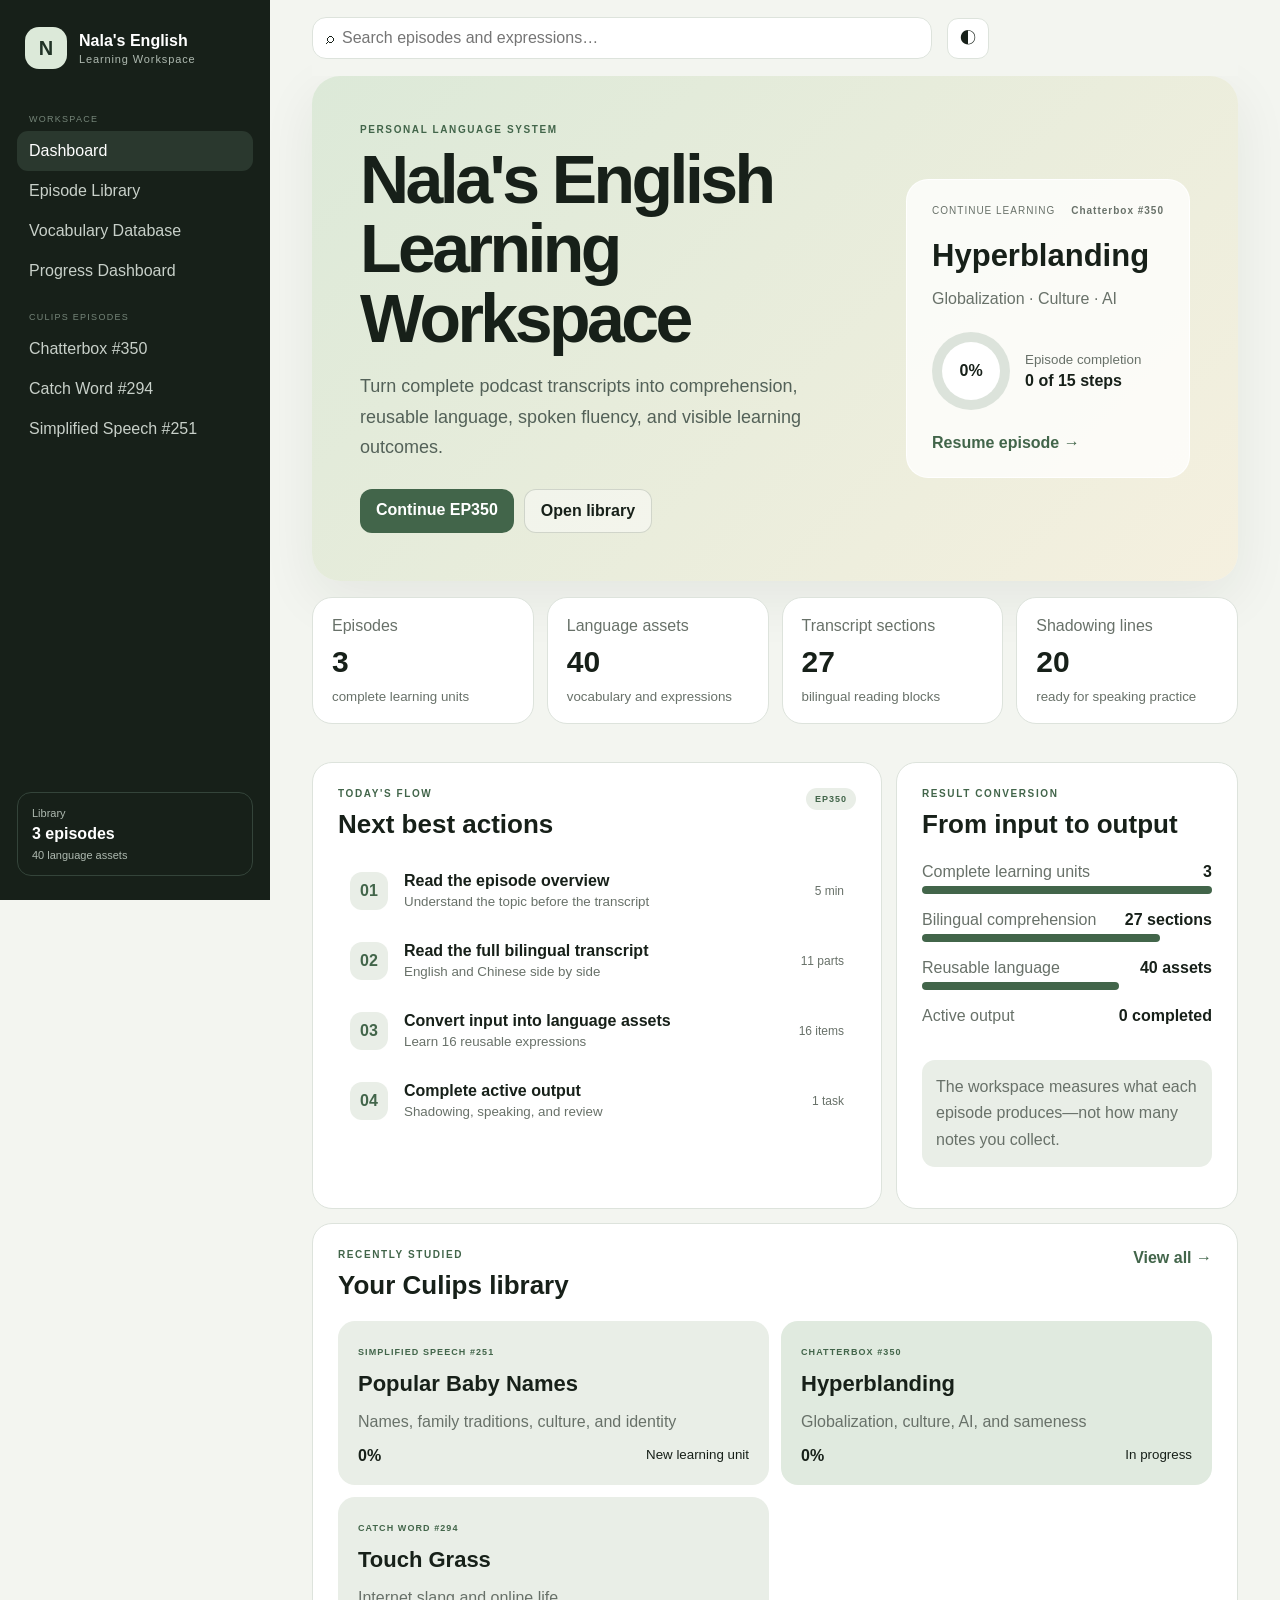
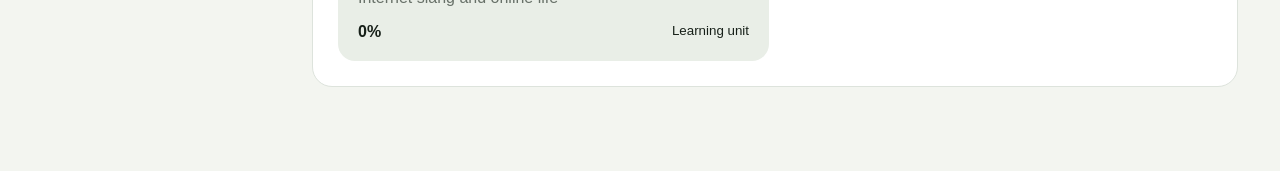
==== commit c29b6199: "Add Popular Baby Names episode" ====
--- a/index.html
+++ b/index.html
@@ -11,8 +11,9 @@
     <div class="nav-label">CULIPS EPISODES</div>
     <a class="nav" href="episodes/ep350.html">Chatterbox #350</a>
     <a class="nav" href="episodes/ep294.html">Catch Word #294</a>
+    <a class="nav" href="episodes/ep251.html">Simplified Speech #251</a>
   </nav>
-  <div class="side-summary"><span>Library</span><b>2 episodes</b><small>28 language assets</small></div>
+  <div class="side-summary"><span>Library</span><b>3 episodes</b><small>40 language assets</small></div>
 </aside>
 <main><header class="topbar"><button class="menu" id="menu">☰</button><div class="searchbox"><span>⌕</span><input id="siteSearch" placeholder="Search episodes and expressions…"></div><button class="theme" id="theme">◐</button></header>
 
@@ -32,10 +33,10 @@
     </article>
   </div>
   <div class="metric-grid">
-    <article class="metric"><span>Episodes</span><strong>2</strong><small>complete learning units</small></article>
-    <article class="metric"><span>Language assets</span><strong>28</strong><small>vocabulary and expressions</small></article>
-    <article class="metric"><span>Transcript sections</span><strong>19</strong><small>bilingual reading blocks</small></article>
-    <article class="metric"><span>Shadowing lines</span><strong>14</strong><small>ready for speaking practice</small></article>
+    <article class="metric"><span>Episodes</span><strong>3</strong><small>complete learning units</small></article>
+    <article class="metric"><span>Language assets</span><strong>40</strong><small>vocabulary and expressions</small></article>
+    <article class="metric"><span>Transcript sections</span><strong>27</strong><small>bilingual reading blocks</small></article>
+    <article class="metric"><span>Shadowing lines</span><strong>20</strong><small>ready for speaking practice</small></article>
   </div>
   <div class="dashboard-grid">
     <article class="panel">
@@ -50,9 +51,9 @@
     <article class="panel">
       <div class="panel-head"><div><p class="eyebrow">RESULT CONVERSION</p><h2>From input to output</h2></div></div>
       <div class="funnel">
-        <div><span>Complete transcripts</span><b>2</b><i style="width:100%"></i></div>
-        <div><span>Bilingual comprehension</span><b>19 sections</b><i style="width:82%"></i></div>
-        <div><span>Reusable language</span><b>28 assets</b><i style="width:68%"></i></div>
+        <div><span>Complete learning units</span><b>3</b><i style="width:100%"></i></div>
+        <div><span>Bilingual comprehension</span><b>27 sections</b><i style="width:82%"></i></div>
+        <div><span>Reusable language</span><b>40 assets</b><i style="width:68%"></i></div>
         <div><span>Active output</span><b id="outputMetric">0 completed</b><i id="outputBar" style="width:0%"></i></div>
       </div>
       <p class="callout">The workspace measures what each episode produces—not how many notes you collect.</p>
@@ -61,9 +62,10 @@
   <article class="panel">
     <div class="panel-head"><div><p class="eyebrow">RECENTLY STUDIED</p><h2>Your Culips library</h2></div><a href="library.html">View all →</a></div>
     <div class="recent-grid">
+      <a class="recent-card" href="episodes/ep251.html"><span>SIMPLIFIED SPEECH #251</span><h3>Popular Baby Names</h3><p>Names, family traditions, culture, and identity</p><div><b data-card-pct="ep251">0%</b><small>New learning unit</small></div></a>
       <a class="recent-card featured" href="episodes/ep350.html"><span>CHATTERBOX #350</span><h3>Hyperblanding</h3><p>Globalization, culture, AI, and sameness</p><div><b data-card-pct="ep350">0%</b><small>In progress</small></div></a>
       <a class="recent-card" href="episodes/ep294.html"><span>CATCH WORD #294</span><h3>Touch Grass</h3><p>Internet slang and online life</p><div><b data-card-pct="ep294">0%</b><small>Learning unit</small></div></a>
     </div>
   </article>
 </section><div id="searchPanel" class="search-panel"></div></main></div>
-<script src="assets/js/site.js"></script></body></html>+<script src="assets/js/site.js"></script></body></html>
